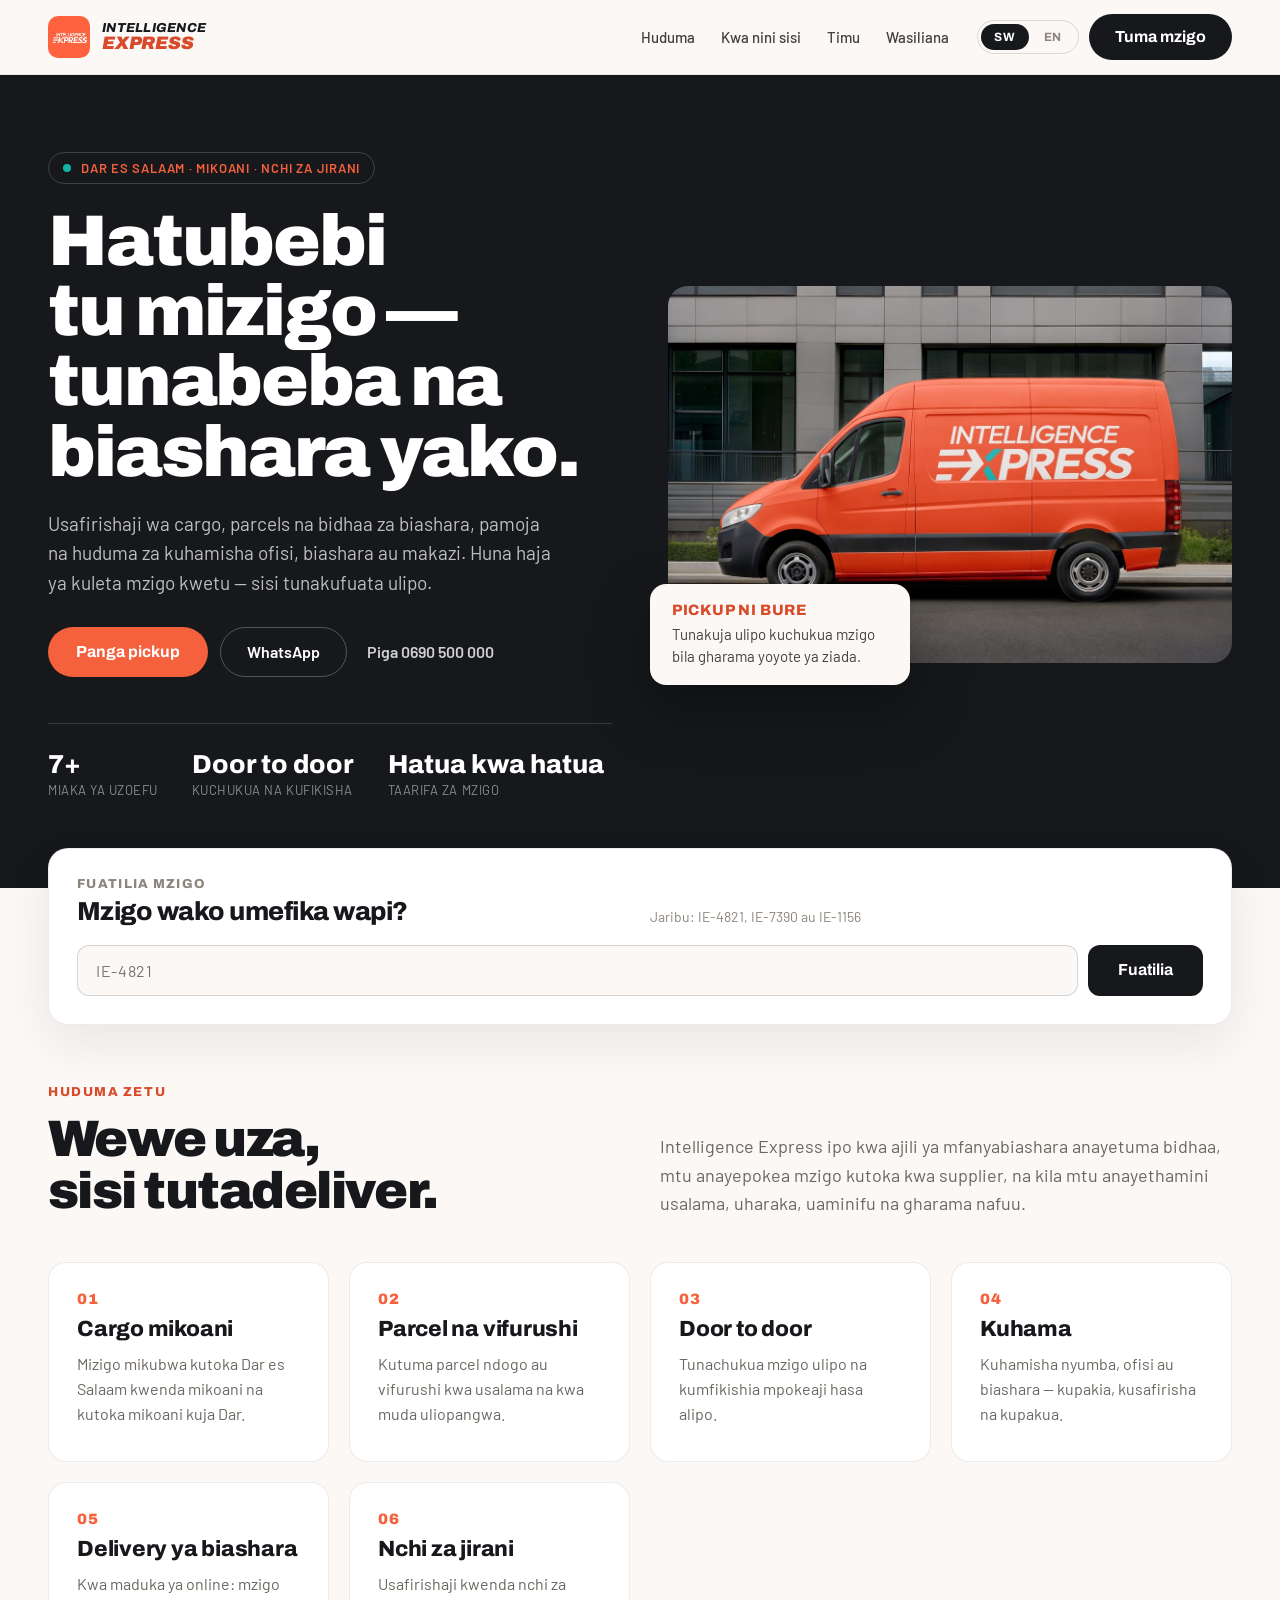
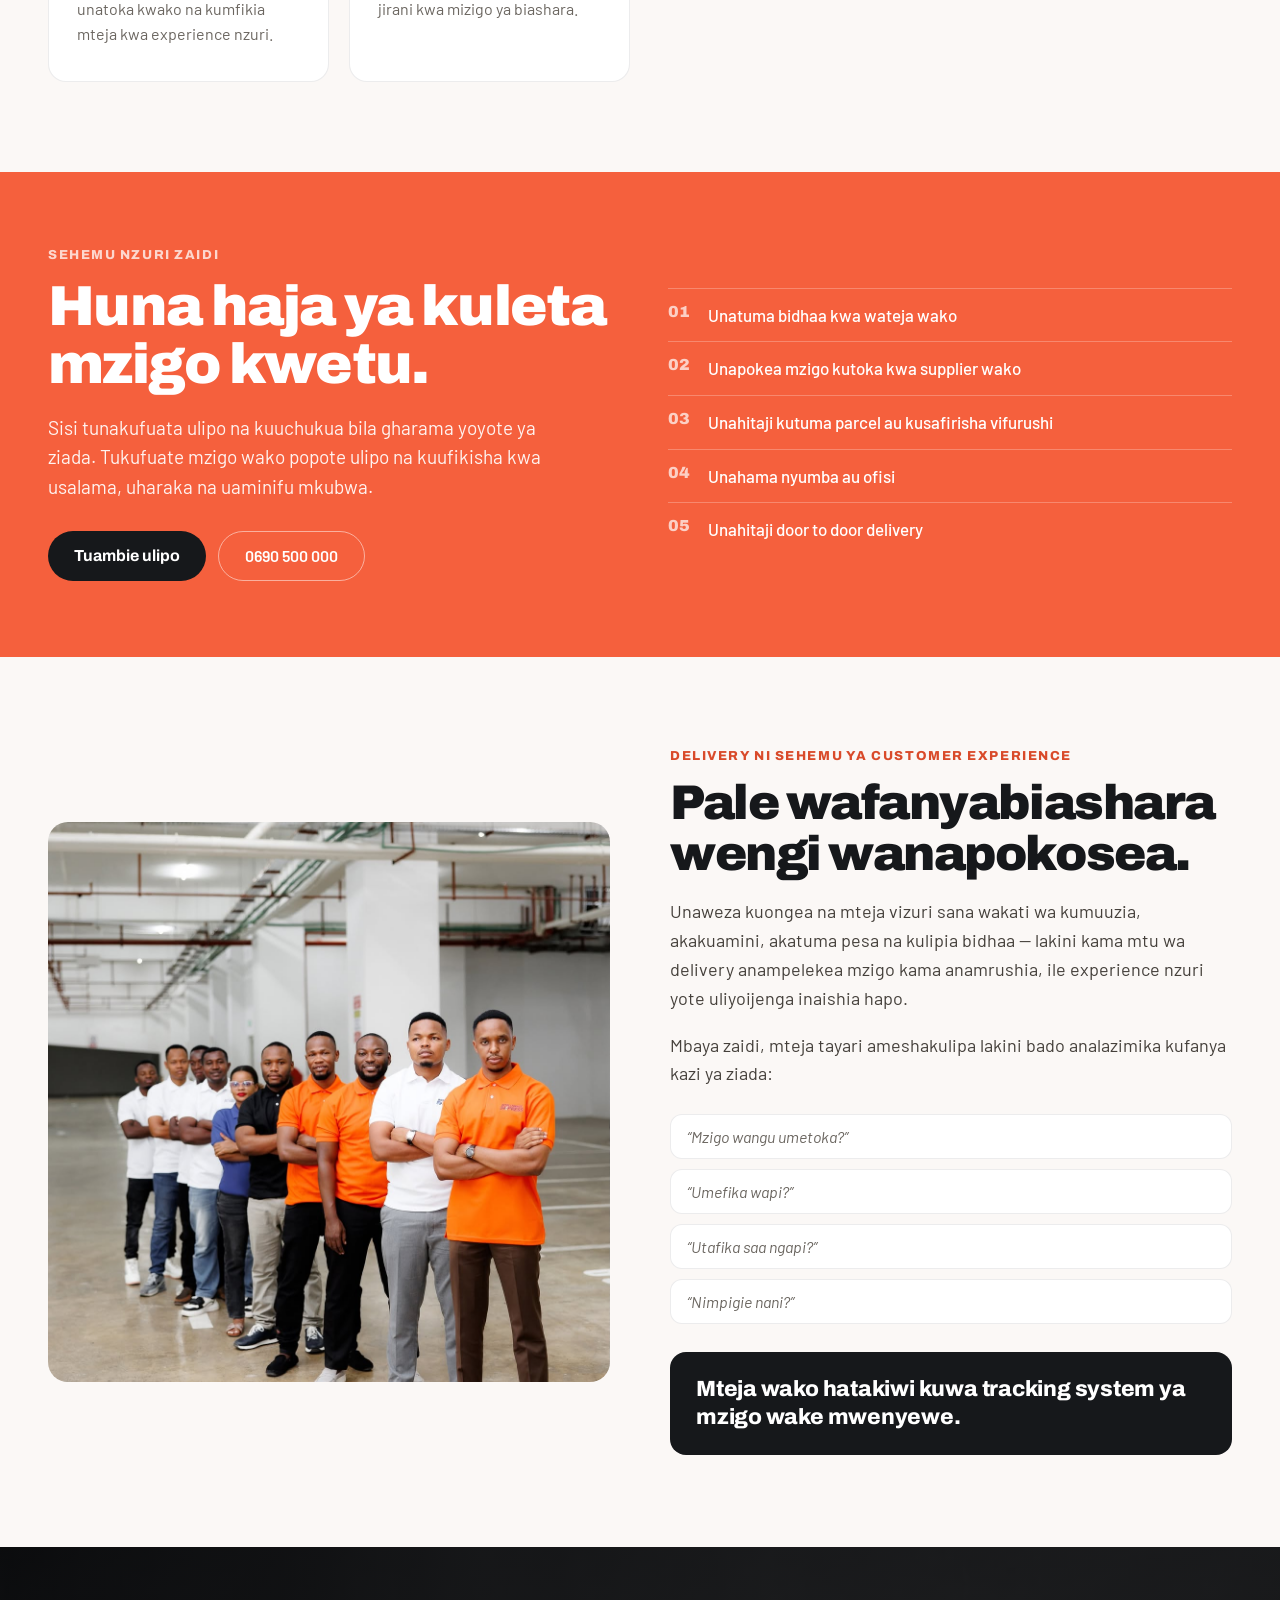
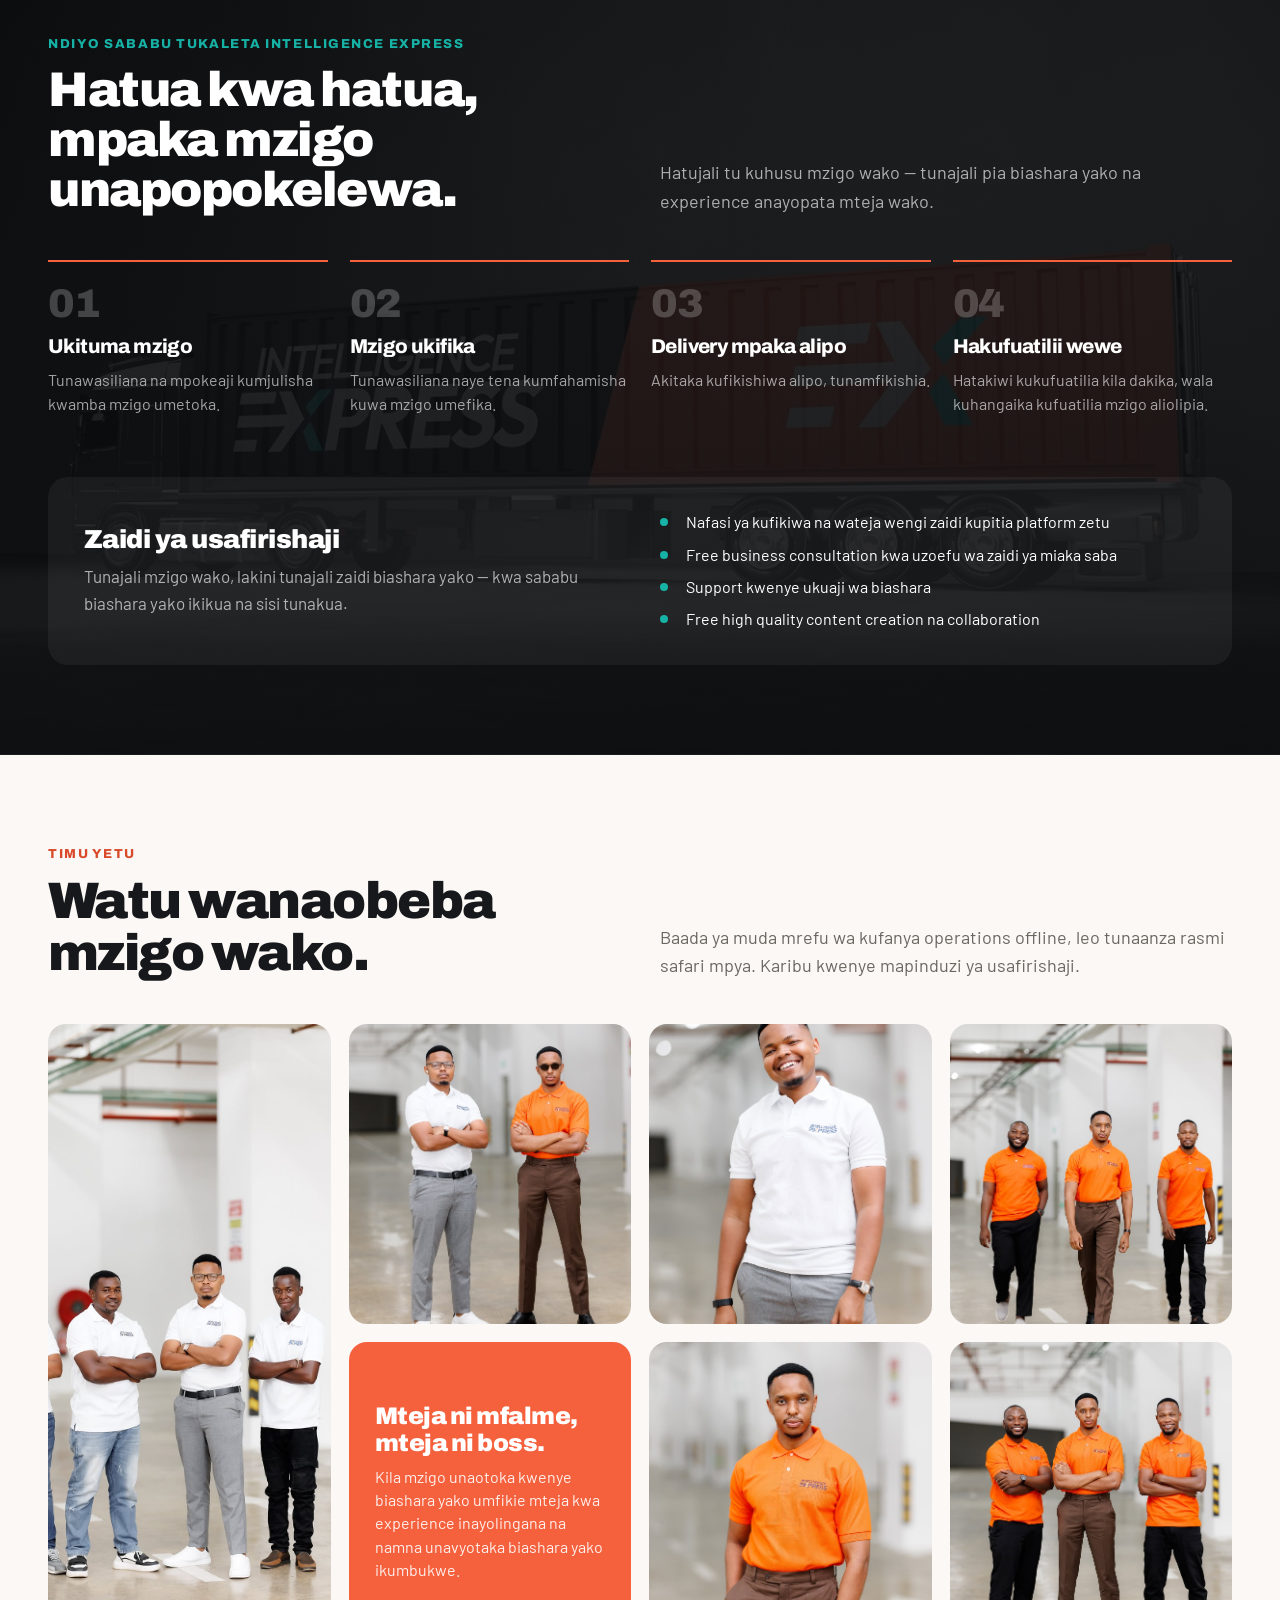
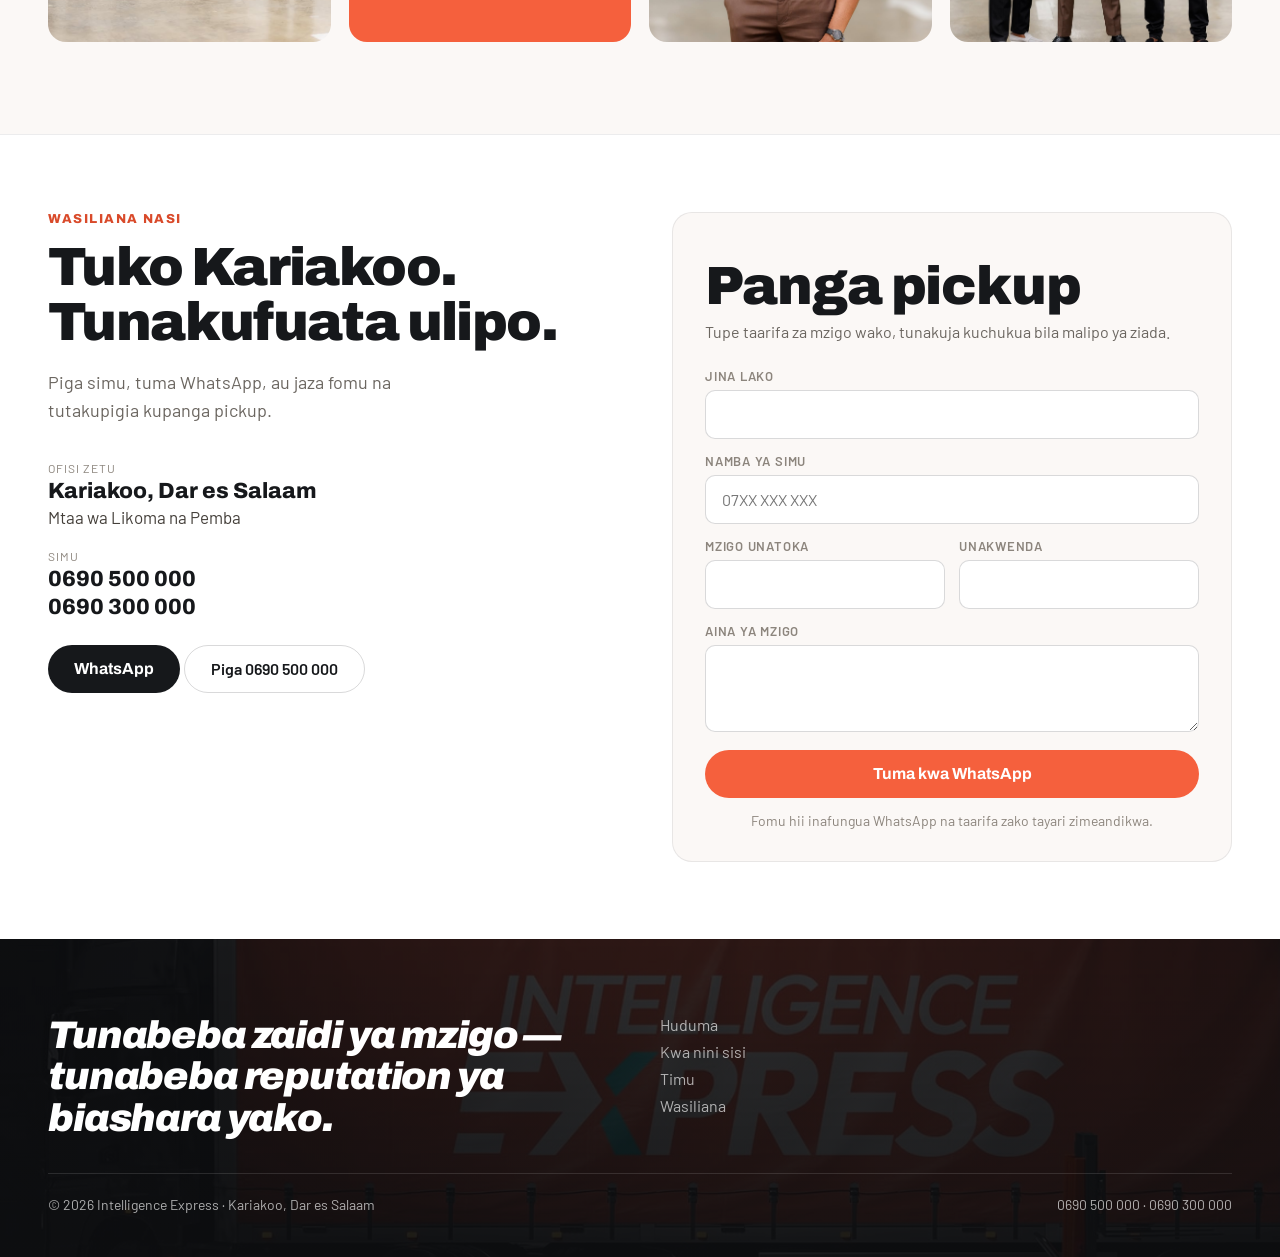
==== index.html @ 6777c0bb "Move the truck photo from the team gallery to the footer The team section now shows only people. The" ====
<!DOCTYPE html>
<html lang="sw">
<head>
<meta charset="utf-8" />
<meta name="viewport" content="width=device-width, initial-scale=1" />
<title>Intelligence Express — Usafirishaji wa mizigo Dar es Salaam na mikoani</title>
<meta name="description" content="Intelligence Express: usafirishaji wa cargo, parcels na bidhaa za biashara kutoka Dar es Salaam kwenda mikoani na nchi za jirani. Pickup ni bure — tunakufuata ulipo. Piga 0690 500 000." />
<meta name="theme-color" content="#16181B" />
<link rel="canonical" href="https://intelligence-express.co.tz/" />

<meta property="og:type" content="website" />
<meta property="og:site_name" content="Intelligence Express" />
<meta property="og:title" content="Intelligence Express — Hatubebi tu mizigo, tunabeba na biashara yako" />
<meta property="og:description" content="Cargo, parcels, door to door na kuhama. Pickup bure popote ulipo Dar es Salaam. 0690 500 000." />
<meta property="og:image" content="assets/van.jpeg" />
<meta name="twitter:card" content="summary_large_image" />

<link rel="icon" href="assets/logo-orange.jpeg" />
<link rel="apple-touch-icon" href="assets/logo-orange.jpeg" />

<link rel="preconnect" href="https://fonts.googleapis.com" />
<link rel="preconnect" href="https://fonts.gstatic.com" crossorigin />
<link href="https://fonts.googleapis.com/css2?family=Archivo:ital,wght@0,400;0,600;0,700;0,800;0,900;1,800;1,900&family=Barlow:ital,wght@0,400;0,500;0,600;1,500&display=swap" rel="stylesheet" />
<link rel="stylesheet" href="css/styles.css" />

<script type="application/ld+json">
{
  "@context": "https://schema.org",
  "@type": "MovingCompany",
  "name": "Intelligence Express",
  "description": "Usafirishaji wa cargo, parcels na bidhaa za biashara, pamoja na huduma za kuhamisha ofisi, biashara au makazi.",
  "image": "assets/logo-orange.jpeg",
  "telephone": ["+255690500000", "+255690300000"],
  "address": {
    "@type": "PostalAddress",
    "streetAddress": "Mtaa wa Likoma na Pemba, Kariakoo",
    "addressLocality": "Dar es Salaam",
    "addressCountry": "TZ"
  },
  "areaServed": ["Dar es Salaam", "Tanzania", "East Africa"],
  "slogan": "Hatubebi tu mizigo — tunabeba na biashara yako."
}
</script>
</head>
<body>

<a class="skip-link" href="#main" data-i18n="skipLink">Nenda kwenye maudhui</a>

<header class="site-header">
  <div class="wrap header-inner">
    <a class="brand" href="#top" aria-label="Intelligence Express">
      <img src="assets/logo-orange.jpeg" alt="" width="42" height="42" />
      <span class="brand-text">
        <span class="brand-top">INTELLIGENCE</span>
        <span class="brand-bottom">EXPRESS</span>
      </span>
    </a>

    <button class="nav-toggle" type="button" aria-expanded="false" aria-controls="site-nav" aria-label="Menu">
      <span class="nav-toggle-bar"></span>
      <span class="nav-toggle-bar"></span>
      <span class="nav-toggle-bar"></span>
    </button>

    <nav class="site-nav" id="site-nav" aria-label="Main">
      <a href="#huduma" data-i18n="navServices">Huduma</a>
      <a href="#kwanini" data-i18n="navWhy">Kwa nini sisi</a>
      <a href="#timu" data-i18n="navTeam">Timu</a>
      <a href="#wasiliana" data-i18n="navContact">Wasiliana</a>
    </nav>

    <div class="header-actions">
      <div class="lang-toggle" role="group" aria-label="Lugha / Language">
        <button type="button" data-lang="sw" aria-pressed="true">SW</button>
        <button type="button" data-lang="en" aria-pressed="false">EN</button>
      </div>
      <a class="btn btn-dark" href="https://wa.me/255690500000" target="_blank" rel="noopener" data-i18n="navCta">Tuma mzigo</a>
    </div>
  </div>
</header>

<main id="main">

  <section class="hero" id="top">
    <div class="wrap hero-grid">
      <div class="hero-copy">
        <p class="badge"><span class="dot"></span><span data-i18n="heroBadge">Dar es Salaam · Mikoani · Nchi za jirani</span></p>
        <h1 data-i18n="heroTitle">Hatubebi tu mizigo — tunabeba na biashara yako.</h1>
        <p class="lead" data-i18n="heroBody">Usafirishaji wa cargo, parcels na bidhaa za biashara, pamoja na huduma za kuhamisha ofisi, biashara au makazi. Huna haja ya kuleta mzigo kwetu — sisi tunakufuata ulipo.</p>
        <div class="cta-row">
          <button class="btn btn-orange" type="button" data-open-modal data-i18n="ctaBook">Panga pickup</button>
          <a class="btn btn-ghost" href="https://wa.me/255690500000" target="_blank" rel="noopener" data-i18n="ctaWhatsapp">WhatsApp</a>
          <a class="btn btn-plain" href="tel:+255690500000" data-i18n="ctaCall">Piga 0690 500 000</a>
        </div>
        <dl class="stats">
          <div><dt data-i18n="stat1K">7+</dt><dd data-i18n="stat1V">Miaka ya uzoefu</dd></div>
          <div><dt data-i18n="stat2K">Door to door</dt><dd data-i18n="stat2V">Kuchukua na kufikisha</dd></div>
          <div><dt data-i18n="stat3K">Hatua kwa hatua</dt><dd data-i18n="stat3V">Taarifa za mzigo</dd></div>
        </dl>
      </div>
      <figure class="hero-media">
        <img src="assets/van.jpeg" alt="Gari la Intelligence Express" width="900" height="600" />
        <figcaption class="hero-card">
          <strong data-i18n="heroCardTitle">Pickup ni bure</strong>
          <span data-i18n="heroCardBody">Tunakuja ulipo kuchukua mzigo bila gharama yoyote ya ziada.</span>
        </figcaption>
      </figure>
    </div>
  </section>

  <section class="track-section" aria-labelledby="track-title">
    <div class="wrap">
      <div class="track-card">
        <div class="track-head">
          <div>
            <p class="eyebrow eyebrow-grey" data-i18n="trackLabel">Fuatilia mzigo</p>
            <h2 id="track-title" class="track-title" data-i18n="trackTitle">Mzigo wako umefika wapi?</h2>
          </div>
          <p class="track-hint" data-i18n="trackHint">Jaribu: IE-4821, IE-7390 au IE-1156</p>
        </div>

        <form class="track-form" id="track-form" novalidate>
          <label class="sr-only" for="track-input" data-i18n="trackLabel">Fuatilia mzigo</label>
          <input id="track-input" name="code" type="text" placeholder="IE-4821" autocomplete="off" spellcheck="false" />
          <button class="btn btn-dark btn-square" type="submit" data-i18n="trackBtn">Fuatilia</button>
        </form>

        <p class="track-error" id="track-error" hidden data-i18n="trackNotFound">Namba hii haipo kwenye mfumo. Piga 0690 500 000 tukusaidie.</p>

        <div class="track-result" id="track-result" hidden>
          <div class="track-meta">
            <div><span class="micro" data-i18n="trackRoute">Safari</span><strong id="track-route"></strong></div>
            <div><span class="micro" data-i18n="trackStatus">Hali</span><strong id="track-status" class="status"></strong></div>
            <div><span class="micro" data-i18n="trackReceiver">Mpokeaji</span><span id="track-receiver" class="receiver"></span></div>
          </div>
          <ol class="timeline" id="track-events"></ol>
        </div>
      </div>
    </div>
  </section>

  <section class="services" id="huduma">
    <div class="wrap">
      <div class="section-head">
        <div>
          <p class="eyebrow" data-i18n="svcLabel">Huduma zetu</p>
          <h2 data-i18n="svcTitle">Wewe uza, sisi tutadeliver.</h2>
        </div>
        <p class="section-body" data-i18n="svcBody">Intelligence Express ipo kwa ajili ya mfanyabiashara anayetuma bidhaa, mtu anayepokea mzigo kutoka kwa supplier, na kila mtu anayethamini usalama, uharaka, uaminifu na gharama nafuu.</p>
      </div>

      <ul class="card-grid">
        <li class="card">
          <span class="card-n">01</span>
          <h3 data-i18n="svc1Title">Cargo mikoani</h3>
          <p data-i18n="svc1Body">Mizigo mikubwa kutoka Dar es Salaam kwenda mikoani na kutoka mikoani kuja Dar.</p>
        </li>
        <li class="card">
          <span class="card-n">02</span>
          <h3 data-i18n="svc2Title">Parcel na vifurushi</h3>
          <p data-i18n="svc2Body">Kutuma parcel ndogo au vifurushi kwa usalama na kwa muda uliopangwa.</p>
        </li>
        <li class="card">
          <span class="card-n">03</span>
          <h3 data-i18n="svc3Title">Door to door</h3>
          <p data-i18n="svc3Body">Tunachukua mzigo ulipo na kumfikishia mpokeaji hasa alipo.</p>
        </li>
        <li class="card">
          <span class="card-n">04</span>
          <h3 data-i18n="svc4Title">Kuhama</h3>
          <p data-i18n="svc4Body">Kuhamisha nyumba, ofisi au biashara — kupakia, kusafirisha na kupakua.</p>
        </li>
        <li class="card">
          <span class="card-n">05</span>
          <h3 data-i18n="svc5Title">Delivery ya biashara</h3>
          <p data-i18n="svc5Body">Kwa maduka ya online: mzigo unatoka kwako na kumfikia mteja kwa experience nzuri.</p>
        </li>
        <li class="card">
          <span class="card-n">06</span>
          <h3 data-i18n="svc6Title">Nchi za jirani</h3>
          <p data-i18n="svc6Body">Usafirishaji kwenda nchi za jirani kwa mizigo ya biashara.</p>
        </li>
      </ul>
    </div>
  </section>

  <section class="pickup">
    <div class="wrap pickup-grid">
      <div>
        <p class="eyebrow eyebrow-light" data-i18n="pickupLabel">Sehemu nzuri zaidi</p>
        <h2 data-i18n="pickupTitle">Huna haja ya kuleta mzigo kwetu.</h2>
        <p class="lead" data-i18n="pickupBody">Sisi tunakufuata ulipo na kuuchukua bila gharama yoyote ya ziada. Tukufuate mzigo wako popote ulipo na kuufikisha kwa usalama, uharaka na uaminifu mkubwa.</p>
        <div class="cta-row">
          <button class="btn btn-dark" type="button" data-open-modal data-i18n="pickupCta">Tuambie ulipo</button>
          <a class="btn btn-outline-light" href="tel:+255690500000">0690 500 000</a>
        </div>
      </div>
      <ul class="pickup-list">
        <li><span>01</span><p data-i18n="pick1">Unatuma bidhaa kwa wateja wako</p></li>
        <li><span>02</span><p data-i18n="pick2">Unapokea mzigo kutoka kwa supplier wako</p></li>
        <li><span>03</span><p data-i18n="pick3">Unahitaji kutuma parcel au kusafirisha vifurushi</p></li>
        <li><span>04</span><p data-i18n="pick4">Unahama nyumba au ofisi</p></li>
        <li><span>05</span><p data-i18n="pick5">Unahitaji door to door delivery</p></li>
      </ul>
    </div>
  </section>

  <section class="why" id="kwanini">
    <div class="wrap why-grid">
      <img class="why-img" src="assets/team-line.jpeg" alt="Timu ya Intelligence Express" width="800" height="1000" loading="lazy" />
      <div>
        <p class="eyebrow" data-i18n="whyLabel">Delivery ni sehemu ya customer experience</p>
        <h2 data-i18n="whyTitle">Pale wafanyabiashara wengi wanapokosea.</h2>
        <p class="section-body" data-i18n="whyBody1">Unaweza kuongea na mteja vizuri sana wakati wa kumuuzia, akakuamini, akatuma pesa na kulipia bidhaa — lakini kama mtu wa delivery anampelekea mzigo kama anamrushia, ile experience nzuri yote uliyoijenga inaishia hapo.</p>
        <p class="section-body" data-i18n="whyBody2">Mbaya zaidi, mteja tayari ameshakulipa lakini bado analazimika kufanya kazi ya ziada:</p>
        <ul class="question-list">
          <li data-i18n="q1">“Mzigo wangu umetoka?”</li>
          <li data-i18n="q2">“Umefika wapi?”</li>
          <li data-i18n="q3">“Utafika saa ngapi?”</li>
          <li data-i18n="q4">“Nimpigie nani?”</li>
        </ul>
        <blockquote data-i18n="whyQuote">Mteja wako hatakiwi kuwa tracking system ya mzigo wake mwenyewe.</blockquote>
      </div>
    </div>
  </section>

  <section class="flow">
    <div class="wrap">
      <div class="section-head">
        <div>
          <p class="eyebrow eyebrow-teal" data-i18n="flowLabel">Ndiyo sababu tukaleta Intelligence Express</p>
          <h2 data-i18n="flowTitle">Hatua kwa hatua, mpaka mzigo unapopokelewa.</h2>
        </div>
        <p class="section-body section-body-light" data-i18n="flowBody">Hatujali tu kuhusu mzigo wako — tunajali pia biashara yako na experience anayopata mteja wako.</p>
      </div>

      <ol class="steps">
        <li>
          <span class="step-n">01</span>
          <h3 data-i18n="step1Title">Ukituma mzigo</h3>
          <p data-i18n="step1Body">Tunawasiliana na mpokeaji kumjulisha kwamba mzigo umetoka.</p>
        </li>
        <li>
          <span class="step-n">02</span>
          <h3 data-i18n="step2Title">Mzigo ukifika</h3>
          <p data-i18n="step2Body">Tunawasiliana naye tena kumfahamisha kuwa mzigo umefika.</p>
        </li>
        <li>
          <span class="step-n">03</span>
          <h3 data-i18n="step3Title">Delivery mpaka alipo</h3>
          <p data-i18n="step3Body">Akitaka kufikishiwa alipo, tunamfikishia.</p>
        </li>
        <li>
          <span class="step-n">04</span>
          <h3 data-i18n="step4Title">Hakufuatilii wewe</h3>
          <p data-i18n="step4Body">Hatakiwi kukufuatilia kila dakika, wala kuhangaika kufuatilia mzigo aliolipia.</p>
        </li>
      </ol>

      <div class="value-box">
        <div>
          <h3 data-i18n="valueTitle">Zaidi ya usafirishaji</h3>
          <p data-i18n="valueBody">Tunajali mzigo wako, lakini tunajali zaidi biashara yako — kwa sababu biashara yako ikikua na sisi tunakua.</p>
        </div>
        <ul class="value-list">
          <li data-i18n="value1">Nafasi ya kufikiwa na wateja wengi zaidi kupitia platform zetu</li>
          <li data-i18n="value2">Free business consultation kwa uzoefu wa zaidi ya miaka saba</li>
          <li data-i18n="value3">Support kwenye ukuaji wa biashara</li>
          <li data-i18n="value4">Free high quality content creation na collaboration</li>
        </ul>
      </div>
    </div>
  </section>

  <section class="team" id="timu">
    <div class="wrap">
      <div class="section-head">
        <div>
          <p class="eyebrow" data-i18n="teamLabel">Timu yetu</p>
          <h2 data-i18n="teamTitle">Watu wanaobeba mzigo wako.</h2>
        </div>
        <p class="section-body" data-i18n="teamBody">Baada ya muda mrefu wa kufanya operations offline, leo tunaanza rasmi safari mpya. Karibu kwenye mapinduzi ya usafirishaji.</p>
      </div>

      <div class="gallery">
        <img class="gallery-tall" src="assets/team-c.jpeg" alt="Timu ya Intelligence Express" loading="lazy" />
        <img src="assets/founders.jpeg" alt="Waanzilishi wa Intelligence Express" loading="lazy" />
        <img src="assets/team-b.jpeg" alt="Mfanyakazi wa Intelligence Express akiwa kazini" loading="lazy" />
        <img src="assets/team-three-walking.jpeg" alt="Timu ya Intelligence Express ikiwa kazini" loading="lazy" />
        <div class="gallery-card">
          <h3 data-i18n="teamCardTitle">Mteja ni mfalme, mteja ni boss.</h3>
          <p data-i18n="teamCardBody">Kila mzigo unaotoka kwenye biashara yako umfikie mteja kwa experience inayolingana na namna unavyotaka biashara yako ikumbukwe.</p>
        </div>
        <img src="assets/team-a.jpeg" alt="Mfanyakazi wa Intelligence Express" loading="lazy" />
        <img src="assets/team-three.jpeg" alt="Timu ya Intelligence Express" loading="lazy" />
      </div>
    </div>
  </section>

  <section class="contact" id="wasiliana">
    <div class="wrap contact-grid">
      <div>
        <p class="eyebrow" data-i18n="contactLabel">Wasiliana nasi</p>
        <h2 data-i18n="contactTitle">Tuko Kariakoo. Tunakufuata ulipo.</h2>
        <p class="section-body" data-i18n="contactBody">Piga simu, tuma WhatsApp, au jaza fomu na tutakupigia kupanga pickup.</p>

        <div class="contact-details">
          <div>
            <span class="micro" data-i18n="contactOffice">Ofisi zetu</span>
            <strong>Kariakoo, Dar es Salaam</strong>
            <span data-i18n="contactStreets">Mtaa wa Likoma na Pemba</span>
          </div>
          <div>
            <span class="micro" data-i18n="contactPhones">Simu</span>
            <a class="phone" href="tel:+255690500000">0690 500 000</a>
            <a class="phone" href="tel:+255690300000">0690 300 000</a>
          </div>
          <div class="cta-row">
            <a class="btn btn-dark" href="https://wa.me/255690500000" target="_blank" rel="noopener" data-i18n="ctaWhatsapp">WhatsApp</a>
            <a class="btn btn-outline" href="tel:+255690500000" data-i18n="ctaCall">Piga 0690 500 000</a>
          </div>
        </div>
      </div>

      <div class="form-card">
        <h2 class="form-title" data-i18n="formTitle">Panga pickup</h2>
        <p class="form-body" data-i18n="formBody">Tupe taarifa za mzigo wako, tunakuja kuchukua bila malipo ya ziada.</p>

        <form class="pickup-form" data-pickup-form novalidate>
          <label>
            <span data-i18n="fName">Jina lako</span>
            <input name="name" type="text" autocomplete="name" required />
          </label>
          <label>
            <span data-i18n="fPhone">Namba ya simu</span>
            <input name="phone" type="tel" inputmode="tel" autocomplete="tel" placeholder="07XX XXX XXX" required />
          </label>
          <div class="form-row">
            <label>
              <span data-i18n="fFrom">Mzigo unatoka</span>
              <input name="from" type="text" required />
            </label>
            <label>
              <span data-i18n="fTo">Unakwenda</span>
              <input name="to" type="text" required />
            </label>
          </div>
          <label>
            <span data-i18n="fItem">Aina ya mzigo</span>
            <textarea name="item" rows="3"></textarea>
          </label>
          <button class="btn btn-orange btn-block" type="submit" data-i18n="formSubmit">Tuma kwa WhatsApp</button>
          <p class="form-note" data-i18n="formNote">Fomu hii inafungua WhatsApp na taarifa zako tayari zimeandikwa.</p>
        </form>
      </div>
    </div>
  </section>

</main>

<footer class="site-footer">
  <div class="wrap">
    <div class="footer-top">
      <p class="footer-slogan" data-i18n="footerSlogan">Tunabeba zaidi ya mzigo — tunabeba reputation ya biashara yako.</p>
      <nav class="footer-nav" aria-label="Footer">
        <a href="#huduma" data-i18n="navServices">Huduma</a>
        <a href="#kwanini" data-i18n="navWhy">Kwa nini sisi</a>
        <a href="#timu" data-i18n="navTeam">Timu</a>
        <a href="#wasiliana" data-i18n="navContact">Wasiliana</a>
      </nav>
    </div>
    <div class="footer-bottom">
      <span>© <span id="year">2026</span> Intelligence Express · Kariakoo, Dar es Salaam</span>
      <span>0690 500 000 · 0690 300 000</span>
    </div>
  </div>
</footer>

<div class="modal" id="pickup-modal" hidden>
  <div class="modal-backdrop" data-close-modal></div>
  <div class="modal-dialog" role="dialog" aria-modal="true" aria-labelledby="modal-title">
    <div class="modal-head">
      <div>
        <h2 id="modal-title" data-i18n="modalTitle">Panga pickup</h2>
        <p data-i18n="modalBody">Jaza taarifa hizi, tunakupigia kuthibitisha.</p>
      </div>
      <button class="modal-close" type="button" data-close-modal aria-label="Funga">×</button>
    </div>

    <form class="pickup-form" data-pickup-form novalidate>
      <label>
        <span class="sr-only" data-i18n="fName">Jina lako</span>
        <input name="name" type="text" autocomplete="name" data-placeholder-i18n="fName" placeholder="Jina lako" required />
      </label>
      <label>
        <span class="sr-only" data-i18n="fPhone">Namba ya simu</span>
        <input name="phone" type="tel" inputmode="tel" autocomplete="tel" data-placeholder-i18n="fPhone" placeholder="Namba ya simu" required />
      </label>
      <div class="form-row">
        <label>
          <span class="sr-only" data-i18n="fFrom">Mzigo unatoka</span>
          <input name="from" type="text" data-placeholder-i18n="fFrom" placeholder="Mzigo unatoka" required />
        </label>
        <label>
          <span class="sr-only" data-i18n="fTo">Unakwenda</span>
          <input name="to" type="text" data-placeholder-i18n="fTo" placeholder="Unakwenda" required />
        </label>
      </div>
      <label>
        <span class="sr-only" data-i18n="fItem">Aina ya mzigo</span>
        <textarea name="item" rows="3" data-placeholder-i18n="fItem" placeholder="Aina ya mzigo"></textarea>
      </label>
      <button class="btn btn-orange btn-block" type="submit" data-i18n="formSubmit">Tuma kwa WhatsApp</button>
      <p class="form-note" data-i18n="formNote">Fomu hii inafungua WhatsApp na taarifa zako tayari zimeandikwa.</p>
    </form>
  </div>
</div>

<script src="js/app.js" defer></script>
</body>
</html>
---- css/styles.css ----
/* Intelligence Express — site styles */

:root {
  --ink: #16181B;
  --ink-soft: #45403B;
  --paper: #FBF8F6;
  --white: #ffffff;
  --orange: #F5603D;
  --rust: #D94A2A;
  --teal: #17B2A6;
  --muted: #6B6660;
  --muted-2: #8C857D;
  --line: rgba(22, 24, 27, 0.08);
  --line-strong: rgba(22, 24, 27, 0.16);
  --display: Archivo, "Helvetica Neue", Helvetica, Arial, sans-serif;
  --text: Barlow, "Helvetica Neue", Helvetica, Arial, sans-serif;
  --wrap: 1240px;
  --pad: clamp(16px, 3vw, 28px);
  --radius: 18px;
}

*, *::before, *::after { box-sizing: border-box; }

/* `display` rules below must never resurrect a hidden element */
[hidden] { display: none !important; }

html { scroll-behavior: smooth; }

body {
  margin: 0;
  font-family: var(--text);
  font-size: 16px;
  color: var(--ink);
  background: var(--paper);
  overflow-x: hidden;
  -webkit-font-smoothing: antialiased;
}

img { max-width: 100%; display: block; }

a { color: var(--rust); text-decoration: none; }
a:hover { color: var(--ink); }

h1, h2, h3 { font-family: var(--display); margin: 0; letter-spacing: -0.03em; }
p { margin: 0; }
ul, ol, dl, dd { margin: 0; padding: 0; list-style: none; }

::selection { background: var(--orange); color: #fff; }

:focus-visible {
  outline: 3px solid var(--orange);
  outline-offset: 2px;
  border-radius: 4px;
}

.wrap {
  max-width: var(--wrap);
  margin: 0 auto;
  padding-left: var(--pad);
  padding-right: var(--pad);
}

.sr-only {
  position: absolute;
  width: 1px; height: 1px;
  padding: 0; margin: -1px;
  overflow: hidden;
  clip: rect(0 0 0 0);
  white-space: nowrap;
  border: 0;
}

.skip-link {
  position: absolute;
  left: -9999px;
  top: 0;
  z-index: 200;
  background: var(--ink);
  color: #fff;
  padding: 12px 18px;
  border-radius: 0 0 10px 0;
  font-weight: 600;
}
.skip-link:focus { left: 0; color: #fff; }

.eyebrow {
  font-family: var(--display);
  font-weight: 800;
  font-size: 13px;
  letter-spacing: 0.12em;
  text-transform: uppercase;
  color: var(--rust);
}
.eyebrow-light { color: rgba(255, 255, 255, 0.75); }
.eyebrow-teal { color: var(--teal); }
.eyebrow-grey { color: var(--muted-2); letter-spacing: 0.1em; }

.micro {
  font-size: 12px;
  letter-spacing: 0.08em;
  text-transform: uppercase;
  color: var(--muted-2);
}

.lead {
  font-size: 19px;
  line-height: 1.55;
  max-width: 48ch;
  text-wrap: pretty;
}

.section-body {
  font-size: 18px;
  line-height: 1.6;
  color: var(--muted);
  text-wrap: pretty;
}
.section-body-light { color: rgba(255, 255, 255, 0.65); }

.section-head {
  display: grid;
  grid-template-columns: repeat(auto-fit, minmax(280px, 1fr));
  gap: 40px;
  align-items: end;
  margin-bottom: 44px;
}
.section-head h2 {
  font-weight: 900;
  font-size: clamp(32px, 4vw, 52px);
  line-height: 1.03;
  margin-top: 14px;
  text-wrap: balance;
}

/* ---------- Buttons ---------- */

.btn {
  display: inline-flex;
  align-items: center;
  justify-content: center;
  gap: 8px;
  border: 0;
  border-radius: 999px;
  padding: 15px 26px;
  font-family: var(--text);
  font-weight: 600;
  font-size: 16px;
  line-height: 1;
  cursor: pointer;
  white-space: nowrap;
  transition: background-color 160ms ease, color 160ms ease, border-color 160ms ease, transform 160ms ease;
}
.btn:active { transform: translateY(1px); }

.btn-orange,
.btn-dark,
.btn-square {
  font-family: var(--display);
  font-weight: 700;
}

.btn-orange { background: var(--orange); color: #fff; padding: 16px 28px; }
.btn-orange:hover { background: var(--ink); color: #fff; }

.btn-dark { background: var(--ink); color: #fff; }
.btn-dark:hover { background: var(--rust); color: #fff; }

.btn-ghost { border: 1px solid rgba(255, 255, 255, 0.26); color: #fff; padding: 16px 26px; }
.btn-ghost:hover { background: rgba(255, 255, 255, 0.12); color: #fff; }

.btn-plain { color: rgba(255, 255, 255, 0.8); padding: 16px 8px; }
.btn-plain:hover { color: var(--orange); }

.btn-outline { border: 1px solid var(--line-strong); color: var(--ink); }
.btn-outline:hover { border-color: var(--ink); color: var(--ink); }

.btn-outline-light { border: 1px solid rgba(255, 255, 255, 0.5); color: #fff; padding: 16px 26px; }
.btn-outline-light:hover { background: rgba(255, 255, 255, 0.16); color: #fff; }

.btn-square { border-radius: 12px; padding: 15px 30px; }
.btn-block { width: 100%; margin-top: 4px; }

.cta-row {
  display: flex;
  flex-wrap: wrap;
  gap: 12px;
  margin-top: 30px;
}

/* ---------- Header ---------- */

.site-header {
  position: sticky;
  top: 0;
  z-index: 50;
  background: rgba(251, 248, 246, 0.92);
  backdrop-filter: blur(12px);
  border-bottom: 1px solid var(--line);
}

.header-inner {
  display: flex;
  align-items: center;
  gap: 18px 28px;
  padding-top: 14px;
  padding-bottom: 14px;
}

.brand { display: flex; align-items: center; gap: 12px; flex: 0 0 auto; }
.brand img { width: 42px; height: 42px; border-radius: 10px; object-fit: cover; }
.brand-text { display: grid; line-height: 0.94; }
.brand-top {
  font-family: var(--display);
  font-weight: 800; font-style: italic;
  font-size: 13px; letter-spacing: 0.02em;
  color: var(--ink);
}
.brand-bottom {
  font-family: var(--display);
  font-weight: 900; font-style: italic;
  font-size: 18px; letter-spacing: -0.01em;
  color: var(--rust);
}

.site-nav {
  display: flex;
  gap: 26px;
  margin-left: auto;
  align-items: center;
  font-size: 15px;
  font-weight: 500;
}
.site-nav a { color: var(--ink-soft); }
.site-nav a:hover { color: var(--ink); }

.header-actions { display: flex; align-items: center; gap: 10px; }

.lang-toggle {
  display: flex;
  border: 1px solid rgba(22, 24, 27, 0.14);
  border-radius: 999px;
  padding: 3px;
  gap: 2px;
}
.lang-toggle button {
  border: 0;
  cursor: pointer;
  padding: 6px 13px;
  border-radius: 999px;
  font-family: var(--display);
  font-weight: 700;
  font-size: 12px;
  letter-spacing: 0.06em;
  background: transparent;
  color: var(--muted-2);
  transition: background-color 160ms ease, color 160ms ease;
}
.lang-toggle button:hover { color: var(--ink); }
.lang-toggle button[aria-pressed="true"] { background: var(--ink); color: #fff; }

.nav-toggle {
  display: none;
  margin-left: auto;
  width: 44px; height: 40px;
  border: 1px solid var(--line-strong);
  border-radius: 10px;
  background: transparent;
  cursor: pointer;
  padding: 0 11px;
  flex-direction: column;
  justify-content: center;
  gap: 5px;
}
.nav-toggle-bar {
  display: block;
  height: 2px;
  background: var(--ink);
  border-radius: 2px;
}

/* ---------- Hero ---------- */

.hero {
  background: var(--ink);
  color: #fff;
  position: relative;
  overflow: hidden;
}
.hero-grid {
  display: grid;
  grid-template-columns: repeat(auto-fit, minmax(320px, 1fr));
  gap: 56px;
  align-items: center;
  padding-top: clamp(48px, 6vw, 84px);
  padding-bottom: clamp(56px, 7vw, 96px);
}
.hero h1 {
  font-weight: 900;
  font-size: clamp(40px, 5.6vw, 76px);
  line-height: 0.98;
  margin-top: 22px;
  text-wrap: balance;
}
.hero .lead { color: rgba(255, 255, 255, 0.72); margin-top: 22px; max-width: 46ch; }

.badge {
  display: inline-flex;
  align-items: center;
  gap: 10px;
  border: 1px solid rgba(255, 255, 255, 0.18);
  border-radius: 999px;
  padding: 7px 14px 7px 8px;
  font-size: 13px;
  letter-spacing: 0.06em;
  text-transform: uppercase;
  font-weight: 600;
  color: var(--orange);
}
.badge .dot {
  width: 8px; height: 8px;
  border-radius: 50%;
  background: var(--teal);
  display: block;
  margin-left: 6px;
}

.stats {
  display: flex;
  flex-wrap: wrap;
  gap: 34px;
  margin-top: 46px;
  padding-top: 26px;
  border-top: 1px solid rgba(255, 255, 255, 0.14);
}
.stats > div { display: grid; gap: 4px; }
.stats dt {
  font-family: var(--display);
  font-weight: 800;
  font-size: 26px;
  color: #fff;
}
.stats dd {
  margin: 0;
  font-size: 13px;
  letter-spacing: 0.04em;
  text-transform: uppercase;
  color: rgba(255, 255, 255, 0.5);
}

.hero-media { position: relative; margin: 0; }
.hero-media img { width: 100%; height: auto; border-radius: 20px; }
.hero-card {
  position: absolute;
  left: -18px;
  bottom: -22px;
  display: grid;
  gap: 6px;
  background: var(--paper);
  color: var(--ink);
  border-radius: 16px;
  padding: 18px 22px;
  max-width: 260px;
  box-shadow: 0 24px 60px rgba(0, 0, 0, 0.35);
}
.hero-card strong {
  font-family: var(--display);
  font-weight: 800;
  font-size: 15px;
  text-transform: uppercase;
  letter-spacing: 0.04em;
  color: var(--rust);
}
.hero-card span { font-size: 15px; line-height: 1.45; color: var(--ink-soft); }

/* ---------- Tracking ---------- */

.track-section { position: relative; margin-top: -40px; }

.track-card {
  background: #fff;
  border: 1px solid var(--line);
  border-radius: 20px;
  padding: clamp(20px, 3vw, 28px);
  box-shadow: 0 18px 50px rgba(22, 24, 27, 0.08);
}
.track-head {
  display: grid;
  grid-template-columns: repeat(auto-fit, minmax(240px, 1fr));
  gap: 20px;
  align-items: end;
}
.track-title {
  font-weight: 800;
  font-size: clamp(22px, 2.6vw, 26px);
  letter-spacing: -0.02em;
  margin-top: 6px;
}
.track-hint { font-size: 14px; color: var(--muted-2); }

.track-form {
  display: flex;
  gap: 10px;
  margin-top: 20px;
  flex-wrap: wrap;
}
.track-form input {
  flex: 1 1 260px;
  min-width: 200px;
  padding: 15px 18px;
  border: 1px solid var(--line-strong);
  border-radius: 12px;
  font-family: var(--text);
  font-size: 16px;
  letter-spacing: 0.04em;
  background: var(--paper);
  color: var(--ink);
  outline: none;
  transition: border-color 160ms ease, background-color 160ms ease;
}
.track-form input:focus { border-color: var(--orange); background: #fff; }

.track-error {
  margin-top: 16px;
  font-size: 15px;
  color: var(--rust);
  background: rgba(245, 96, 61, 0.08);
  padding: 12px 16px;
  border-radius: 10px;
}

.track-result {
  margin-top: 22px;
  border-top: 1px solid var(--line);
  padding-top: 22px;
  display: grid;
  grid-template-columns: repeat(auto-fit, minmax(240px, 1fr));
  gap: 30px;
}
.track-meta { display: grid; gap: 12px; align-content: start; }
.track-meta > div { display: grid; gap: 3px; }
.track-meta strong {
  font-family: var(--display);
  font-weight: 800;
  font-size: 18px;
}
.track-meta .status { color: var(--teal); }
.track-meta .receiver { font-size: 16px; font-weight: 500; }

.timeline { display: grid; }
.timeline li {
  display: grid;
  grid-template-columns: 22px 1fr;
  gap: 16px;
  padding-bottom: 18px;
}
.timeline-rail { display: grid; justify-items: center; gap: 4px; }
.timeline-dot {
  width: 12px; height: 12px;
  border-radius: 50%;
  background: var(--orange);
  margin-top: 5px;
}
.timeline li:last-child .timeline-dot { background: var(--teal); }
.timeline-line {
  width: 2px;
  height: 100%;
  min-height: 14px;
  background: rgba(22, 24, 27, 0.12);
}
.timeline li:last-child .timeline-line { background: transparent; }
.timeline-title { font-weight: 600; font-size: 16px; }
.timeline-meta { font-size: 14px; color: var(--muted-2); margin-top: 2px; }

/* ---------- Services ---------- */

.services { padding: 60px 0 90px; }

.card-grid {
  display: grid;
  grid-template-columns: repeat(auto-fit, minmax(280px, 1fr));
  gap: 20px;
}
.card {
  background: #fff;
  border: 1px solid var(--line);
  border-radius: var(--radius);
  padding: 28px;
  display: grid;
  gap: 10px;
  align-content: start;
  min-height: 200px;
  transition: border-color 160ms ease, transform 160ms ease, box-shadow 160ms ease;
}
.card:hover {
  border-color: var(--orange);
  transform: translateY(-3px);
  box-shadow: 0 14px 34px rgba(22, 24, 27, 0.07);
}
.card-n {
  font-family: var(--display);
  font-weight: 900;
  font-size: 15px;
  color: var(--orange);
  letter-spacing: 0.04em;
}
.card h3 { font-weight: 800; font-size: 22px; letter-spacing: -0.01em; line-height: 1.15; }
.card p { font-size: 16px; line-height: 1.55; color: var(--muted); }

/* ---------- Pickup ---------- */

.pickup { background: var(--orange); color: #fff; }
.pickup-grid {
  display: grid;
  grid-template-columns: repeat(auto-fit, minmax(300px, 1fr));
  gap: 56px;
  align-items: center;
  padding-top: clamp(52px, 6vw, 76px);
  padding-bottom: clamp(52px, 6vw, 76px);
}
.pickup h2 {
  font-weight: 900;
  font-size: clamp(32px, 4.4vw, 58px);
  line-height: 1.02;
  margin-top: 16px;
  text-wrap: balance;
}
.pickup .lead { margin-top: 20px; color: rgba(255, 255, 255, 0.92); }

.pickup-list { display: grid; gap: 14px; }
.pickup-list li {
  display: grid;
  grid-template-columns: 26px 1fr;
  gap: 14px;
  align-items: start;
  border-top: 1px solid rgba(255, 255, 255, 0.25);
  padding-top: 14px;
}
.pickup-list span {
  font-family: var(--display);
  font-weight: 900;
  font-size: 16px;
  color: rgba(255, 255, 255, 0.7);
}
.pickup-list p { font-size: 17px; line-height: 1.45; font-weight: 500; }

/* ---------- Why ---------- */

.why { background: var(--paper); }
.why-grid {
  display: grid;
  grid-template-columns: repeat(auto-fit, minmax(320px, 1fr));
  gap: 60px;
  align-items: center;
  padding-top: 92px;
  padding-bottom: 92px;
}
.why-img {
  width: 100%;
  height: clamp(360px, 48vw, 560px);
  object-fit: cover;
  border-radius: 20px;
}
.why h2 {
  font-weight: 900;
  font-size: clamp(30px, 3.8vw, 50px);
  line-height: 1.05;
  margin-top: 14px;
  text-wrap: balance;
}
.why .section-body { color: var(--ink-soft); margin-top: 18px; }

.question-list { margin-top: 26px; display: grid; gap: 10px; }
.question-list li {
  background: #fff;
  border: 1px solid var(--line);
  border-radius: 12px;
  padding: 12px 16px;
  font-size: 16px;
  color: var(--muted);
  font-style: italic;
}

.why blockquote {
  margin: 28px 0 0;
  padding: 24px 26px;
  background: var(--ink);
  color: #fff;
  border-radius: 16px;
  font-family: var(--display);
  font-weight: 800;
  font-size: clamp(19px, 2.4vw, 22px);
  line-height: 1.25;
  letter-spacing: -0.01em;
}

/* ---------- Flow ---------- */

.flow {
  background-color: var(--ink);
  background-image: linear-gradient(rgba(12, 13, 15, 0.86), rgba(12, 13, 15, 0.94)), url("../assets/fleet-2.jpeg");
  background-size: cover;
  background-position: center;
  color: #fff;
}
.flow .wrap { padding-top: 90px; padding-bottom: 90px; }
.flow .section-head h2 { font-size: clamp(30px, 3.8vw, 50px); }

.steps {
  display: grid;
  grid-template-columns: repeat(auto-fit, minmax(220px, 1fr));
  gap: 22px;
  margin-top: 8px;
}
.steps li {
  border-top: 2px solid var(--orange);
  padding-top: 20px;
  display: grid;
  gap: 10px;
  align-content: start;
}
.step-n {
  font-family: var(--display);
  font-weight: 900;
  font-size: 40px;
  letter-spacing: -0.03em;
  color: rgba(255, 255, 255, 0.22);
}
.steps h3 { font-weight: 800; font-size: 20px; line-height: 1.15; }
.steps p { font-size: 16px; line-height: 1.55; color: rgba(255, 255, 255, 0.62); }

.value-box {
  margin-top: 60px;
  display: grid;
  grid-template-columns: repeat(auto-fit, minmax(280px, 1fr));
  gap: 40px;
  align-items: center;
  background: rgba(255, 255, 255, 0.05);
  border-radius: 20px;
  padding: 34px 36px;
}
.value-box h3 { font-weight: 900; font-size: 26px; letter-spacing: -0.02em; }
.value-box > div > p {
  font-size: 17px;
  line-height: 1.6;
  color: rgba(255, 255, 255, 0.65);
  margin-top: 10px;
}
.value-list { display: grid; gap: 10px; }
.value-list li {
  position: relative;
  padding-left: 26px;
  font-size: 16px;
  line-height: 1.4;
}
.value-list li::before {
  content: "";
  position: absolute;
  left: 0; top: 7px;
  width: 8px; height: 8px;
  border-radius: 50%;
  background: var(--teal);
}

/* ---------- Team ---------- */

.team .wrap { padding-top: 92px; padding-bottom: 92px; }

.gallery {
  display: grid;
  grid-template-columns: repeat(auto-fit, minmax(240px, 1fr));
  grid-auto-rows: minmax(240px, 300px);
  gap: 18px;
}
.gallery img {
  width: 100%;
  height: 100%;
  object-fit: cover;
  border-radius: var(--radius);
}
.gallery-tall { grid-row: span 2; }
.gallery-card {
  background: var(--orange);
  color: #fff;
  border-radius: var(--radius);
  padding: 26px;
  display: grid;
  align-content: center;
  gap: 8px;
}
.gallery-card h3 { font-weight: 900; font-size: 24px; line-height: 1.12; letter-spacing: -0.02em; }
.gallery-card p { font-size: 16px; line-height: 1.45; color: rgba(255, 255, 255, 0.9); }

/* ---------- Contact ---------- */

.contact { background: #fff; border-top: 1px solid var(--line); }
.contact-grid {
  display: grid;
  grid-template-columns: repeat(auto-fit, minmax(320px, 1fr));
  gap: 64px;
  padding-top: clamp(56px, 6vw, 90px);
  padding-bottom: clamp(56px, 6vw, 90px);
}
.contact h2 {
  font-weight: 900;
  font-size: clamp(32px, 4.2vw, 56px);
  line-height: 1.02;
  margin-top: 14px;
  text-wrap: balance;
}
.contact .section-body { margin-top: 18px; max-width: 42ch; }

.contact-details { display: grid; gap: 22px; margin-top: 36px; }
.contact-details > div { display: grid; gap: 4px; }
.contact-details strong { font-family: var(--display); font-weight: 800; font-size: 22px; }
.contact-details span:not(.micro) { font-size: 17px; color: var(--ink-soft); }
.phone {
  font-family: var(--display);
  font-weight: 800;
  font-size: 22px;
  color: var(--ink);
  justify-self: start;
}
.phone:hover { color: var(--rust); }
/* .contact-details > div sets display:grid; the button row must stay a flex row */
.contact-details .cta-row { display: flex; margin-top: 4px; }

/* ---------- Forms ---------- */

.form-card {
  background: var(--paper);
  border: 1px solid var(--line);
  border-radius: 20px;
  padding: clamp(22px, 3vw, 32px);
  align-self: start;
}
.form-title { font-weight: 900; font-size: 24px; letter-spacing: -0.02em; }
.form-body { font-size: 16px; color: var(--muted); margin-top: 6px; line-height: 1.5; }

.pickup-form { display: grid; gap: 14px; margin-top: 24px; }
.pickup-form label {
  display: grid;
  gap: 6px;
  font-size: 13px;
  letter-spacing: 0.06em;
  text-transform: uppercase;
  color: var(--muted-2);
  font-weight: 600;
}
.pickup-form input,
.pickup-form textarea {
  padding: 14px 16px;
  border: 1px solid var(--line-strong);
  border-radius: 10px;
  background: #fff;
  font-family: var(--text);
  font-size: 16px;
  color: var(--ink);
  outline: none;
  text-transform: none;
  letter-spacing: normal;
  transition: border-color 160ms ease;
}
.pickup-form textarea { resize: vertical; }
.pickup-form input:focus,
.pickup-form textarea:focus { border-color: var(--orange); }
.pickup-form input:user-invalid,
.pickup-form textarea:user-invalid { border-color: var(--rust); }

.form-row {
  display: grid;
  grid-template-columns: repeat(auto-fit, minmax(150px, 1fr));
  gap: 14px;
}
.form-note { font-size: 14px; color: var(--muted-2); text-align: center; }

/* ---------- Footer ---------- */

.site-footer {
  background-color: var(--ink);
  background-image:
    linear-gradient(rgba(12, 13, 15, 0.84), rgba(12, 13, 15, 0.93)),
    url("../assets/truck-night.jpeg");
  background-size: cover;
  background-position: center;
  color: rgba(255, 255, 255, 0.66);
}
.site-footer .wrap { padding-top: 76px; padding-bottom: 44px; }

.footer-top {
  display: grid;
  grid-template-columns: repeat(auto-fit, minmax(260px, 1fr));
  gap: 40px;
  align-items: start;
  padding-bottom: 34px;
  border-bottom: 1px solid rgba(255, 255, 255, 0.12);
}
.footer-slogan {
  font-family: var(--display);
  font-weight: 900;
  font-style: italic;
  font-size: clamp(24px, 3vw, 40px);
  line-height: 1.08;
  letter-spacing: -0.03em;
  color: #fff;
  max-width: 26ch;
}
.footer-nav { display: grid; gap: 8px; font-size: 16px; }
.footer-nav a { color: rgba(255, 255, 255, 0.65); }
.footer-nav a:hover { color: var(--orange); }

.footer-bottom {
  display: flex;
  justify-content: space-between;
  gap: 20px;
  padding-top: 22px;
  font-size: 14px;
  flex-wrap: wrap;
}

/* ---------- Modal ---------- */

.modal {
  position: fixed;
  inset: 0;
  z-index: 100;
  display: grid;
  place-items: center;
  padding: 24px;
}
.modal[hidden] { display: none; }
.modal-backdrop {
  position: absolute;
  inset: 0;
  background: rgba(22, 24, 27, 0.6);
  backdrop-filter: blur(4px);
}
.modal-dialog {
  position: relative;
  background: var(--paper);
  border-radius: 20px;
  padding: clamp(22px, 4vw, 34px);
  width: 100%;
  max-width: 520px;
  max-height: 90vh;
  overflow: auto;
  animation: ie-rise 220ms ease-out;
}
.modal-head {
  display: flex;
  justify-content: space-between;
  align-items: flex-start;
  gap: 20px;
}
.modal-head h2 { font-weight: 900; font-size: 26px; letter-spacing: -0.02em; }
.modal-head p { font-size: 16px; color: var(--muted); margin-top: 6px; }
.modal-close {
  background: none;
  border: 1px solid var(--line-strong);
  width: 36px; height: 36px;
  border-radius: 50%;
  cursor: pointer;
  font-size: 18px;
  line-height: 1;
  color: var(--ink-soft);
  flex: 0 0 auto;
  transition: background-color 160ms ease, color 160ms ease;
}
.modal-close:hover { background: var(--ink); color: #fff; }

body.modal-open { overflow: hidden; }

@keyframes ie-rise {
  from { opacity: 0; transform: translateY(14px); }
  to { opacity: 1; transform: none; }
}

/* ---------- Responsive ---------- */

@media (max-width: 880px) {
  .nav-toggle { display: flex; }

  .site-nav {
    display: none;
    order: 3;
    width: 100%;
    margin-left: 0;
    flex-direction: column;
    align-items: flex-start;
    gap: 4px;
    padding: 12px 0 6px;
    border-top: 1px solid var(--line);
  }
  .site-nav.is-open { display: flex; }
  .site-nav a { padding: 10px 0; font-size: 17px; font-weight: 600; }

  .header-actions { order: 2; margin-left: 12px; }
  .header-actions .btn-dark { display: none; }

  .hero-card { position: static; max-width: none; margin-top: 16px; box-shadow: none; }
  .track-section { margin-top: 0; padding-top: 40px; }
  .stats { gap: 22px; }
  .value-box { padding: 26px 22px; }
  .gallery { grid-auto-rows: minmax(200px, 240px); }
  .gallery-tall { grid-row: span 1; }
}

@media (max-width: 560px) {
  .brand-bottom { font-size: 16px; }
  .cta-row .btn { flex: 1 1 auto; }
  .why-grid, .contact-grid, .hero-grid, .pickup-grid { gap: 40px; }
  .services { padding: 44px 0 66px; }
  .why-grid, .team .wrap, .flow .wrap { padding-top: 64px; padding-bottom: 64px; }
}

@media (prefers-reduced-motion: reduce) {
  html { scroll-behavior: auto; }
  *, *::before, *::after {
    animation-duration: 0.01ms !important;
    animation-iteration-count: 1 !important;
    transition-duration: 0.01ms !important;
  }
}
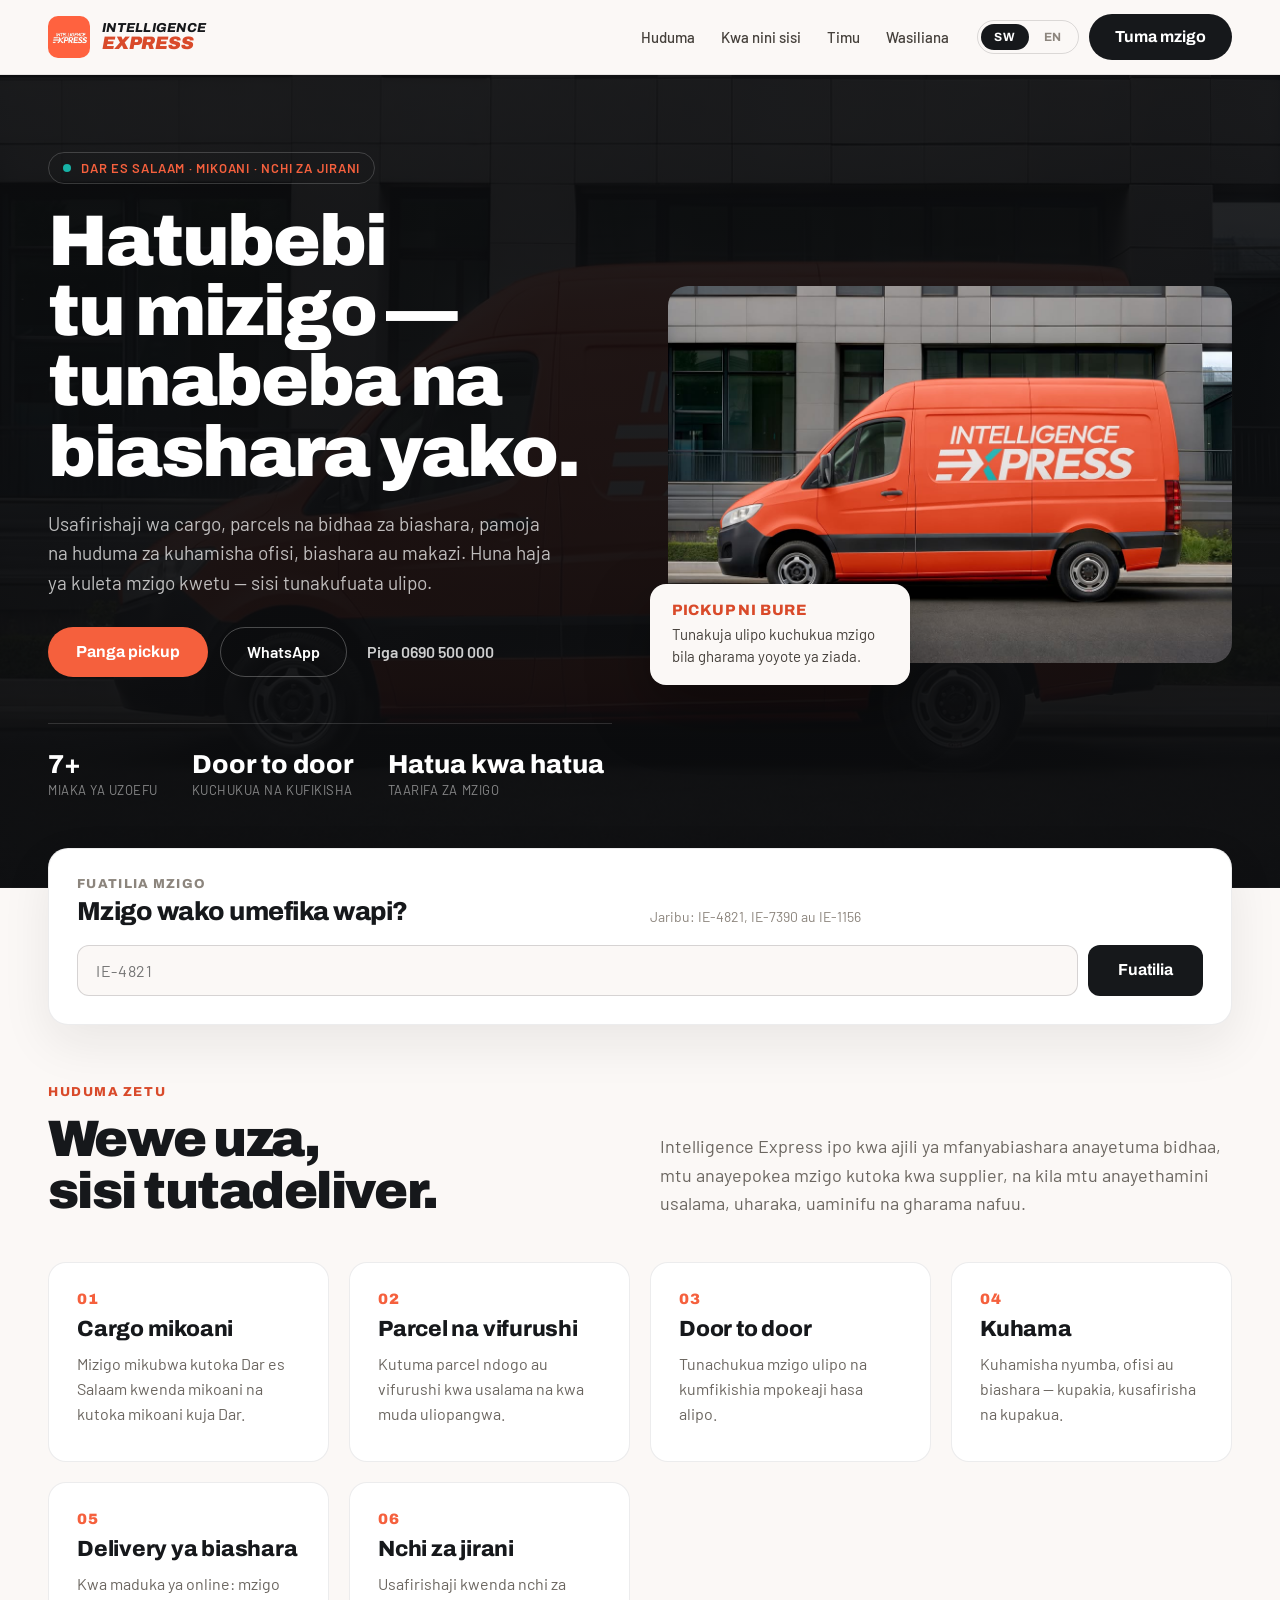
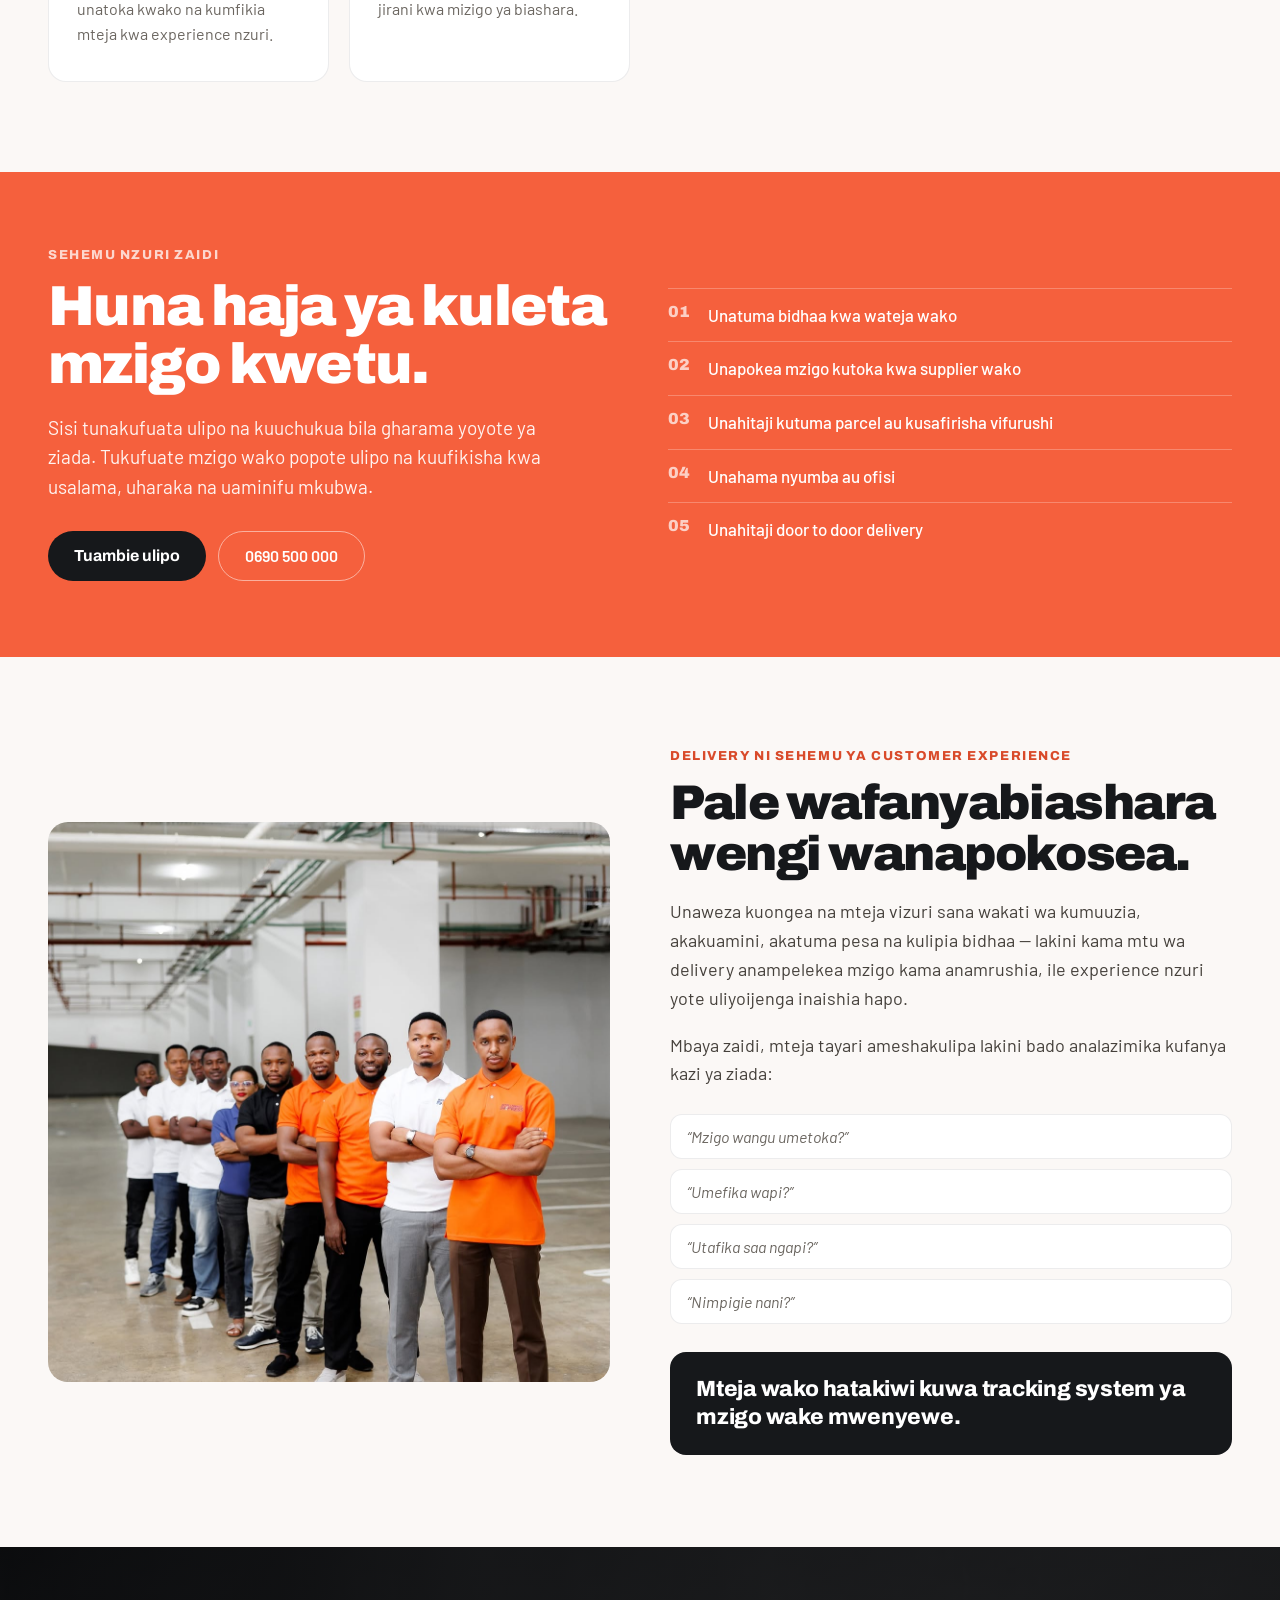
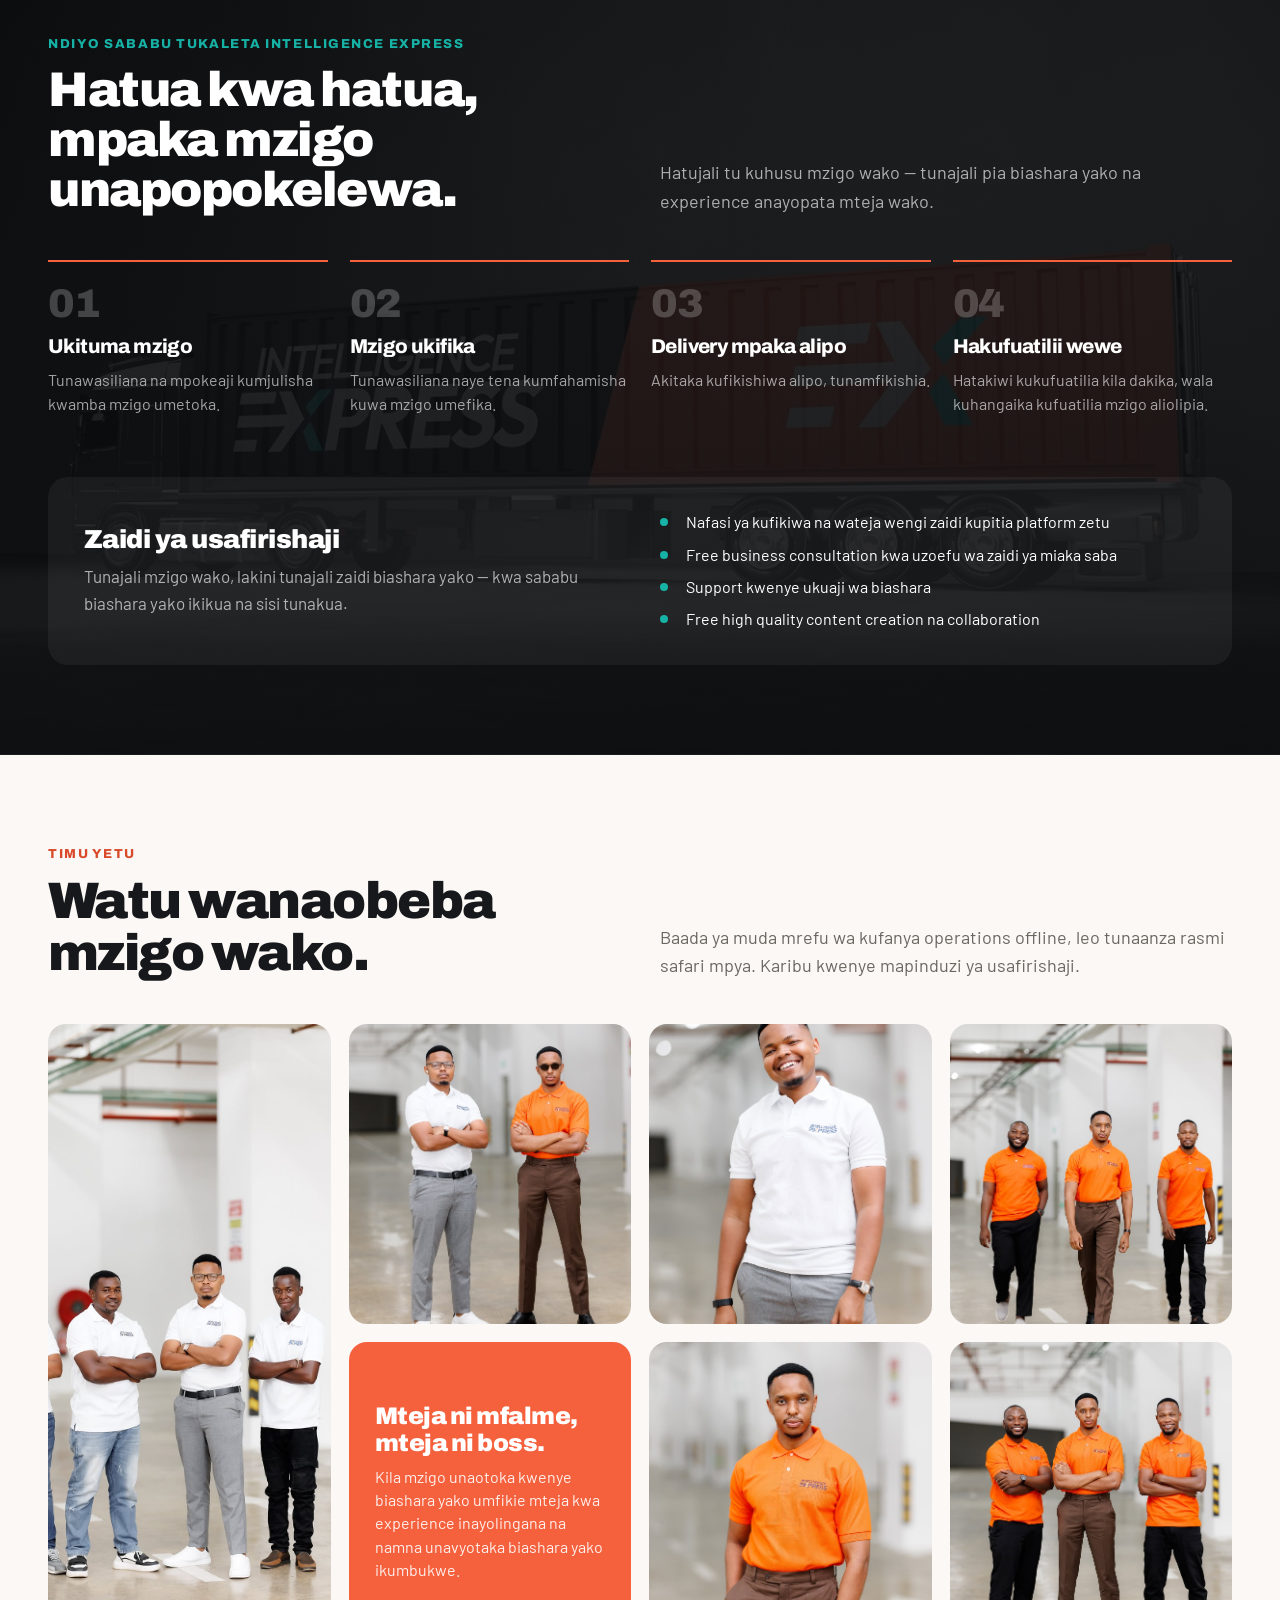
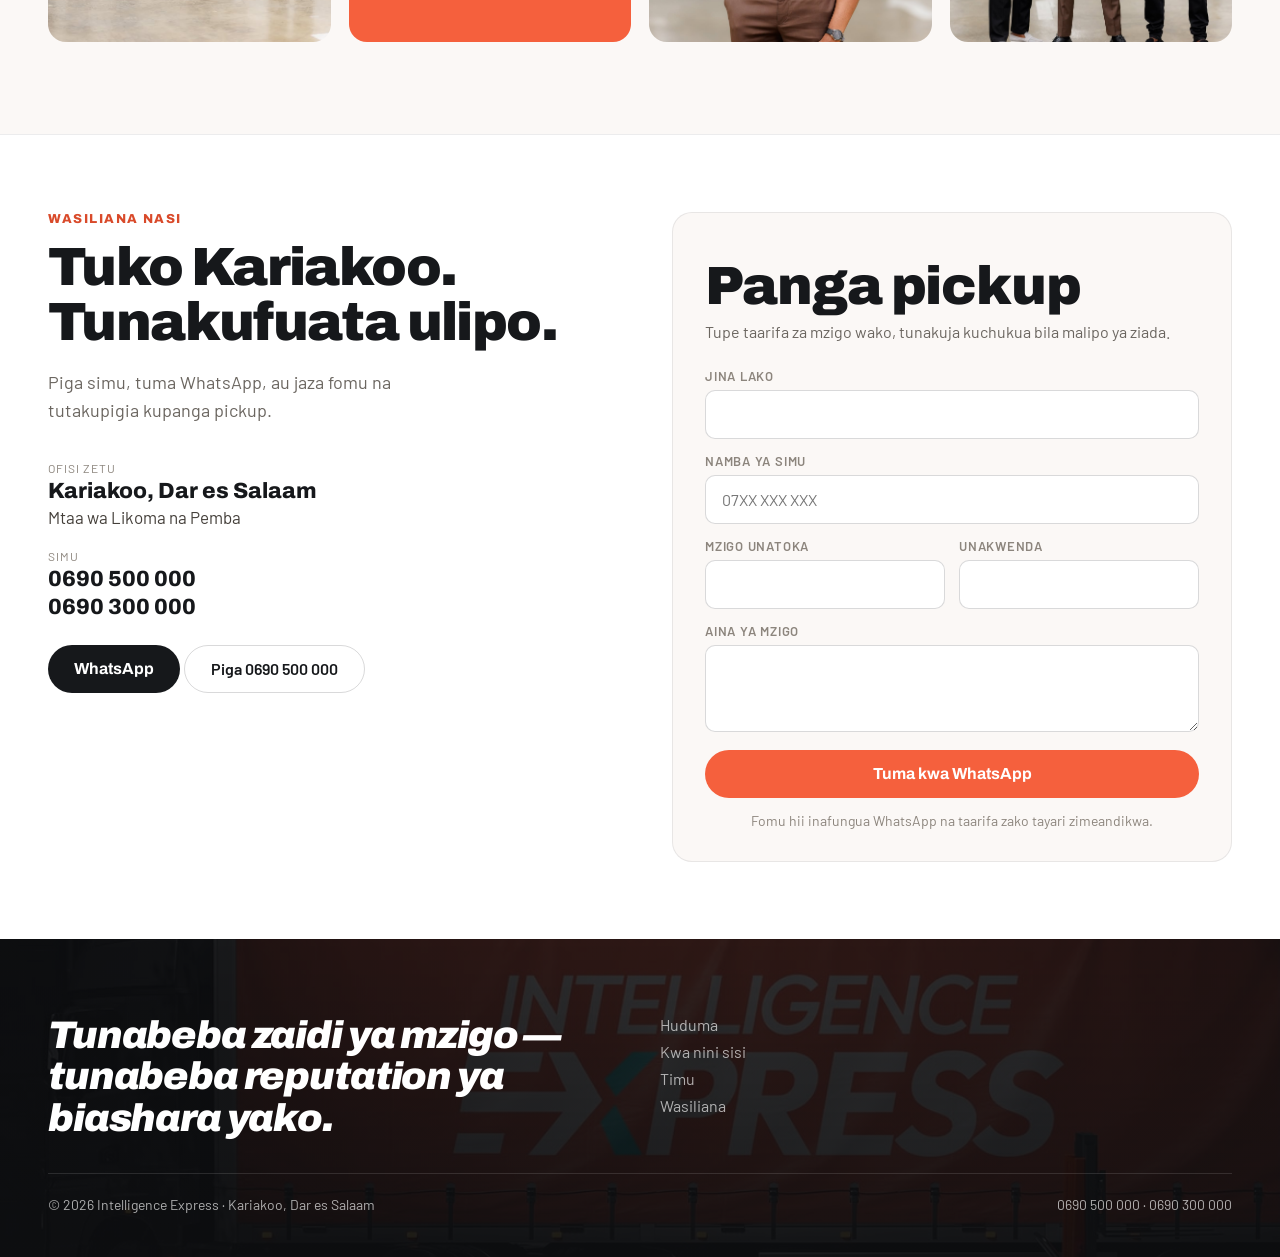
==== commit 7d862267: "Add the van as a hero background and tune the site for phones - The hero now carries assets/van.jpeg" ====
--- a/index.html
+++ b/index.html
@@ -99,7 +99,7 @@
         </dl>
       </div>
       <figure class="hero-media">
-        <img src="assets/van.jpeg" alt="Gari la Intelligence Express" width="900" height="600" />
+        <img src="assets/van.jpeg" alt="Gari la Intelligence Express" width="1170" height="782" fetchpriority="high" />
         <figcaption class="hero-card">
           <strong data-i18n="heroCardTitle">Pickup ni bure</strong>
           <span data-i18n="heroCardBody">Tunakuja ulipo kuchukua mzigo bila gharama yoyote ya ziada.</span>
@@ -207,7 +207,7 @@
 
   <section class="why" id="kwanini">
     <div class="wrap why-grid">
-      <img class="why-img" src="assets/team-line.jpeg" alt="Timu ya Intelligence Express" width="800" height="1000" loading="lazy" />
+      <img class="why-img" src="assets/team-line.jpeg" width="1170" height="1560" decoding="async" alt="Timu ya Intelligence Express" width="1170" height="1560" loading="lazy" decoding="async" />
       <div>
         <p class="eyebrow" data-i18n="whyLabel">Delivery ni sehemu ya customer experience</p>
         <h2 data-i18n="whyTitle">Pale wafanyabiashara wengi wanapokosea.</h2>
@@ -283,16 +283,16 @@
       </div>
 
       <div class="gallery">
-        <img class="gallery-tall" src="assets/team-c.jpeg" alt="Timu ya Intelligence Express" loading="lazy" />
-        <img src="assets/founders.jpeg" alt="Waanzilishi wa Intelligence Express" loading="lazy" />
-        <img src="assets/team-b.jpeg" alt="Mfanyakazi wa Intelligence Express akiwa kazini" loading="lazy" />
-        <img src="assets/team-three-walking.jpeg" alt="Timu ya Intelligence Express ikiwa kazini" loading="lazy" />
+        <img class="gallery-tall" src="assets/team-c.jpeg" width="1170" height="1560" decoding="async" alt="Timu ya Intelligence Express" loading="lazy" />
+        <img src="assets/founders.jpeg" width="1170" height="1560" decoding="async" alt="Waanzilishi wa Intelligence Express" loading="lazy" />
+        <img src="assets/team-b.jpeg" width="1170" height="1560" decoding="async" alt="Mfanyakazi wa Intelligence Express akiwa kazini" loading="lazy" />
+        <img src="assets/team-three-walking.jpeg" width="1170" height="1560" decoding="async" alt="Timu ya Intelligence Express ikiwa kazini" loading="lazy" />
         <div class="gallery-card">
           <h3 data-i18n="teamCardTitle">Mteja ni mfalme, mteja ni boss.</h3>
           <p data-i18n="teamCardBody">Kila mzigo unaotoka kwenye biashara yako umfikie mteja kwa experience inayolingana na namna unavyotaka biashara yako ikumbukwe.</p>
         </div>
-        <img src="assets/team-a.jpeg" alt="Mfanyakazi wa Intelligence Express" loading="lazy" />
-        <img src="assets/team-three.jpeg" alt="Timu ya Intelligence Express" loading="lazy" />
+        <img src="assets/team-a.jpeg" width="1170" height="1560" decoding="async" alt="Mfanyakazi wa Intelligence Express" loading="lazy" />
+        <img src="assets/team-three.jpeg" width="1170" height="1560" decoding="async" alt="Timu ya Intelligence Express" loading="lazy" />
       </div>
     </div>
   </section>
--- a/css/styles.css
+++ b/css/styles.css
@@ -43,6 +43,9 @@
 
 h1, h2, h3 { font-family: var(--display); margin: 0; letter-spacing: -0.03em; }
 p { margin: 0; }
+
+/* long Swahili compounds must break rather than push the page wide */
+h1, h2, h3, p, li, blockquote, dt, dd { overflow-wrap: break-word; }
 ul, ol, dl, dd { margin: 0; padding: 0; list-style: none; }
 
 ::selection { background: var(--orange); color: #fff; }
@@ -119,7 +122,7 @@
 
 .section-head {
   display: grid;
-  grid-template-columns: repeat(auto-fit, minmax(280px, 1fr));
+  grid-template-columns: repeat(auto-fit, minmax(min(280px, 100%), 1fr));
   gap: 40px;
   align-items: end;
   margin-bottom: 44px;
@@ -194,6 +197,7 @@
   top: 0;
   z-index: 50;
   background: rgba(251, 248, 246, 0.92);
+  -webkit-backdrop-filter: blur(12px);
   backdrop-filter: blur(12px);
   border-bottom: 1px solid var(--line);
 }
@@ -206,9 +210,9 @@
   padding-bottom: 14px;
 }
 
-.brand { display: flex; align-items: center; gap: 12px; flex: 0 0 auto; }
-.brand img { width: 42px; height: 42px; border-radius: 10px; object-fit: cover; }
-.brand-text { display: grid; line-height: 0.94; }
+.brand { display: flex; align-items: center; gap: 12px; flex: 0 1 auto; min-width: 0; }
+.brand img { width: 42px; height: 42px; border-radius: 10px; object-fit: cover; flex: 0 0 auto; }
+.brand-text { display: grid; line-height: 0.94; min-width: 0; }
 .brand-top {
   font-family: var(--display);
   font-weight: 800; font-style: italic;
@@ -243,6 +247,7 @@
   gap: 2px;
 }
 .lang-toggle button {
+  position: relative;
   border: 0;
   cursor: pointer;
   padding: 6px 13px;
@@ -254,6 +259,13 @@
   background: transparent;
   color: var(--muted-2);
   transition: background-color 160ms ease, color 160ms ease;
+}
+/* The pills are small by design; this grows the touch target to ~44px tall
+   for thumbs without changing the header layout. */
+.lang-toggle button::after {
+  content: "";
+  position: absolute;
+  inset: -11px -1px;
 }
 .lang-toggle button:hover { color: var(--ink); }
 .lang-toggle button[aria-pressed="true"] { background: var(--ink); color: #fff; }
@@ -281,14 +293,19 @@
 /* ---------- Hero ---------- */
 
 .hero {
-  background: var(--ink);
+  background-color: var(--ink);
+  background-image:
+    linear-gradient(rgba(12, 13, 15, 0.90), rgba(12, 13, 15, 0.95)),
+    url("../assets/van.jpeg");
+  background-size: cover;
+  background-position: center;
   color: #fff;
   position: relative;
   overflow: hidden;
 }
 .hero-grid {
   display: grid;
-  grid-template-columns: repeat(auto-fit, minmax(320px, 1fr));
+  grid-template-columns: repeat(auto-fit, minmax(min(320px, 100%), 1fr));
   gap: 56px;
   align-items: center;
   padding-top: clamp(48px, 6vw, 84px);
@@ -385,7 +402,7 @@
 }
 .track-head {
   display: grid;
-  grid-template-columns: repeat(auto-fit, minmax(240px, 1fr));
+  grid-template-columns: repeat(auto-fit, minmax(min(240px, 100%), 1fr));
   gap: 20px;
   align-items: end;
 }
@@ -405,7 +422,7 @@
 }
 .track-form input {
   flex: 1 1 260px;
-  min-width: 200px;
+  min-width: 0;
   padding: 15px 18px;
   border: 1px solid var(--line-strong);
   border-radius: 12px;
@@ -433,7 +450,7 @@
   border-top: 1px solid var(--line);
   padding-top: 22px;
   display: grid;
-  grid-template-columns: repeat(auto-fit, minmax(240px, 1fr));
+  grid-template-columns: repeat(auto-fit, minmax(min(240px, 100%), 1fr));
   gap: 30px;
 }
 .track-meta { display: grid; gap: 12px; align-content: start; }
@@ -477,7 +494,7 @@
 
 .card-grid {
   display: grid;
-  grid-template-columns: repeat(auto-fit, minmax(280px, 1fr));
+  grid-template-columns: repeat(auto-fit, minmax(min(280px, 100%), 1fr));
   gap: 20px;
 }
 .card {
@@ -511,7 +528,7 @@
 .pickup { background: var(--orange); color: #fff; }
 .pickup-grid {
   display: grid;
-  grid-template-columns: repeat(auto-fit, minmax(300px, 1fr));
+  grid-template-columns: repeat(auto-fit, minmax(min(300px, 100%), 1fr));
   gap: 56px;
   align-items: center;
   padding-top: clamp(52px, 6vw, 76px);
@@ -548,7 +565,7 @@
 .why { background: var(--paper); }
 .why-grid {
   display: grid;
-  grid-template-columns: repeat(auto-fit, minmax(320px, 1fr));
+  grid-template-columns: repeat(auto-fit, minmax(min(320px, 100%), 1fr));
   gap: 60px;
   align-items: center;
   padding-top: 92px;
@@ -607,7 +624,7 @@
 
 .steps {
   display: grid;
-  grid-template-columns: repeat(auto-fit, minmax(220px, 1fr));
+  grid-template-columns: repeat(auto-fit, minmax(min(220px, 100%), 1fr));
   gap: 22px;
   margin-top: 8px;
 }
@@ -631,7 +648,7 @@
 .value-box {
   margin-top: 60px;
   display: grid;
-  grid-template-columns: repeat(auto-fit, minmax(280px, 1fr));
+  grid-template-columns: repeat(auto-fit, minmax(min(280px, 100%), 1fr));
   gap: 40px;
   align-items: center;
   background: rgba(255, 255, 255, 0.05);
@@ -667,7 +684,7 @@
 
 .gallery {
   display: grid;
-  grid-template-columns: repeat(auto-fit, minmax(240px, 1fr));
+  grid-template-columns: repeat(auto-fit, minmax(min(240px, 100%), 1fr));
   grid-auto-rows: minmax(240px, 300px);
   gap: 18px;
 }
@@ -695,7 +712,7 @@
 .contact { background: #fff; border-top: 1px solid var(--line); }
 .contact-grid {
   display: grid;
-  grid-template-columns: repeat(auto-fit, minmax(320px, 1fr));
+  grid-template-columns: repeat(auto-fit, minmax(min(320px, 100%), 1fr));
   gap: 64px;
   padding-top: clamp(56px, 6vw, 90px);
   padding-bottom: clamp(56px, 6vw, 90px);
@@ -746,8 +763,12 @@
   color: var(--muted-2);
   font-weight: 600;
 }
+.pickup-form label { min-width: 0; }
 .pickup-form input,
 .pickup-form textarea {
+  /* inputs default to a ~213px intrinsic width that would blow out a grid track */
+  width: 100%;
+  min-width: 0;
   padding: 14px 16px;
   border: 1px solid var(--line-strong);
   border-radius: 10px;
@@ -768,7 +789,7 @@
 
 .form-row {
   display: grid;
-  grid-template-columns: repeat(auto-fit, minmax(150px, 1fr));
+  grid-template-columns: repeat(auto-fit, minmax(min(150px, 100%), 1fr));
   gap: 14px;
 }
 .form-note { font-size: 14px; color: var(--muted-2); text-align: center; }
@@ -788,7 +809,7 @@
 
 .footer-top {
   display: grid;
-  grid-template-columns: repeat(auto-fit, minmax(260px, 1fr));
+  grid-template-columns: repeat(auto-fit, minmax(min(260px, 100%), 1fr));
   gap: 40px;
   align-items: start;
   padding-bottom: 34px;
@@ -832,6 +853,7 @@
   position: absolute;
   inset: 0;
   background: rgba(22, 24, 27, 0.6);
+  -webkit-backdrop-filter: blur(4px);
   backdrop-filter: blur(4px);
 }
 .modal-dialog {
@@ -910,6 +932,40 @@
   .why-grid, .contact-grid, .hero-grid, .pickup-grid { gap: 40px; }
   .services { padding: 44px 0 66px; }
   .why-grid, .team .wrap, .flow .wrap { padding-top: 64px; padding-bottom: 64px; }
+  .value-box { padding: 24px 20px; }
+  .form-card, .track-card { border-radius: 16px; }
+}
+
+/* Small phones: the header row has to give up space to stay on one line */
+@media (max-width: 480px) {
+  .header-inner { gap: 10px; padding-top: 10px; padding-bottom: 10px; }
+  .brand { gap: 8px; }
+  .brand img { width: 36px; height: 36px; border-radius: 9px; }
+  .brand-top { font-size: 11px; }
+  .brand-bottom { font-size: 15px; }
+  .header-actions { gap: 8px; margin-left: 0; }
+  .lang-toggle button { padding: 5px 9px; font-size: 11px; }
+  .hero h1 { font-size: clamp(32px, 9vw, 44px); }
+  .stats { gap: 18px 26px; }
+  .steps { gap: 18px; }
+  .gallery { grid-auto-rows: minmax(180px, 220px); }
+}
+
+/* Very narrow (folded phones, 280–340px): drop the wordmark, keep the logo.
+   Only here does the menu button go under the 44px tap target — there is no room. */
+@media (max-width: 340px) {
+  .brand-text { display: none; }
+  .nav-toggle { width: 40px; height: 38px; padding: 0 9px; }
+  .badge { font-size: 11px; letter-spacing: 0.04em; }
+  .btn { padding: 14px 20px; font-size: 15px; }
+  .btn-orange, .btn-ghost, .btn-outline-light { padding: 14px 20px; }
+}
+
+/* Large desktops: let the layout use the extra room instead of stranding it
+   in the margins. Prose keeps its own ch-based max-widths, so lines stay readable. */
+@media (min-width: 1600px) {
+  :root { --wrap: 1400px; --pad: 40px; }
+  .hero-grid { gap: 72px; }
 }
 
 @media (prefers-reduced-motion: reduce) {
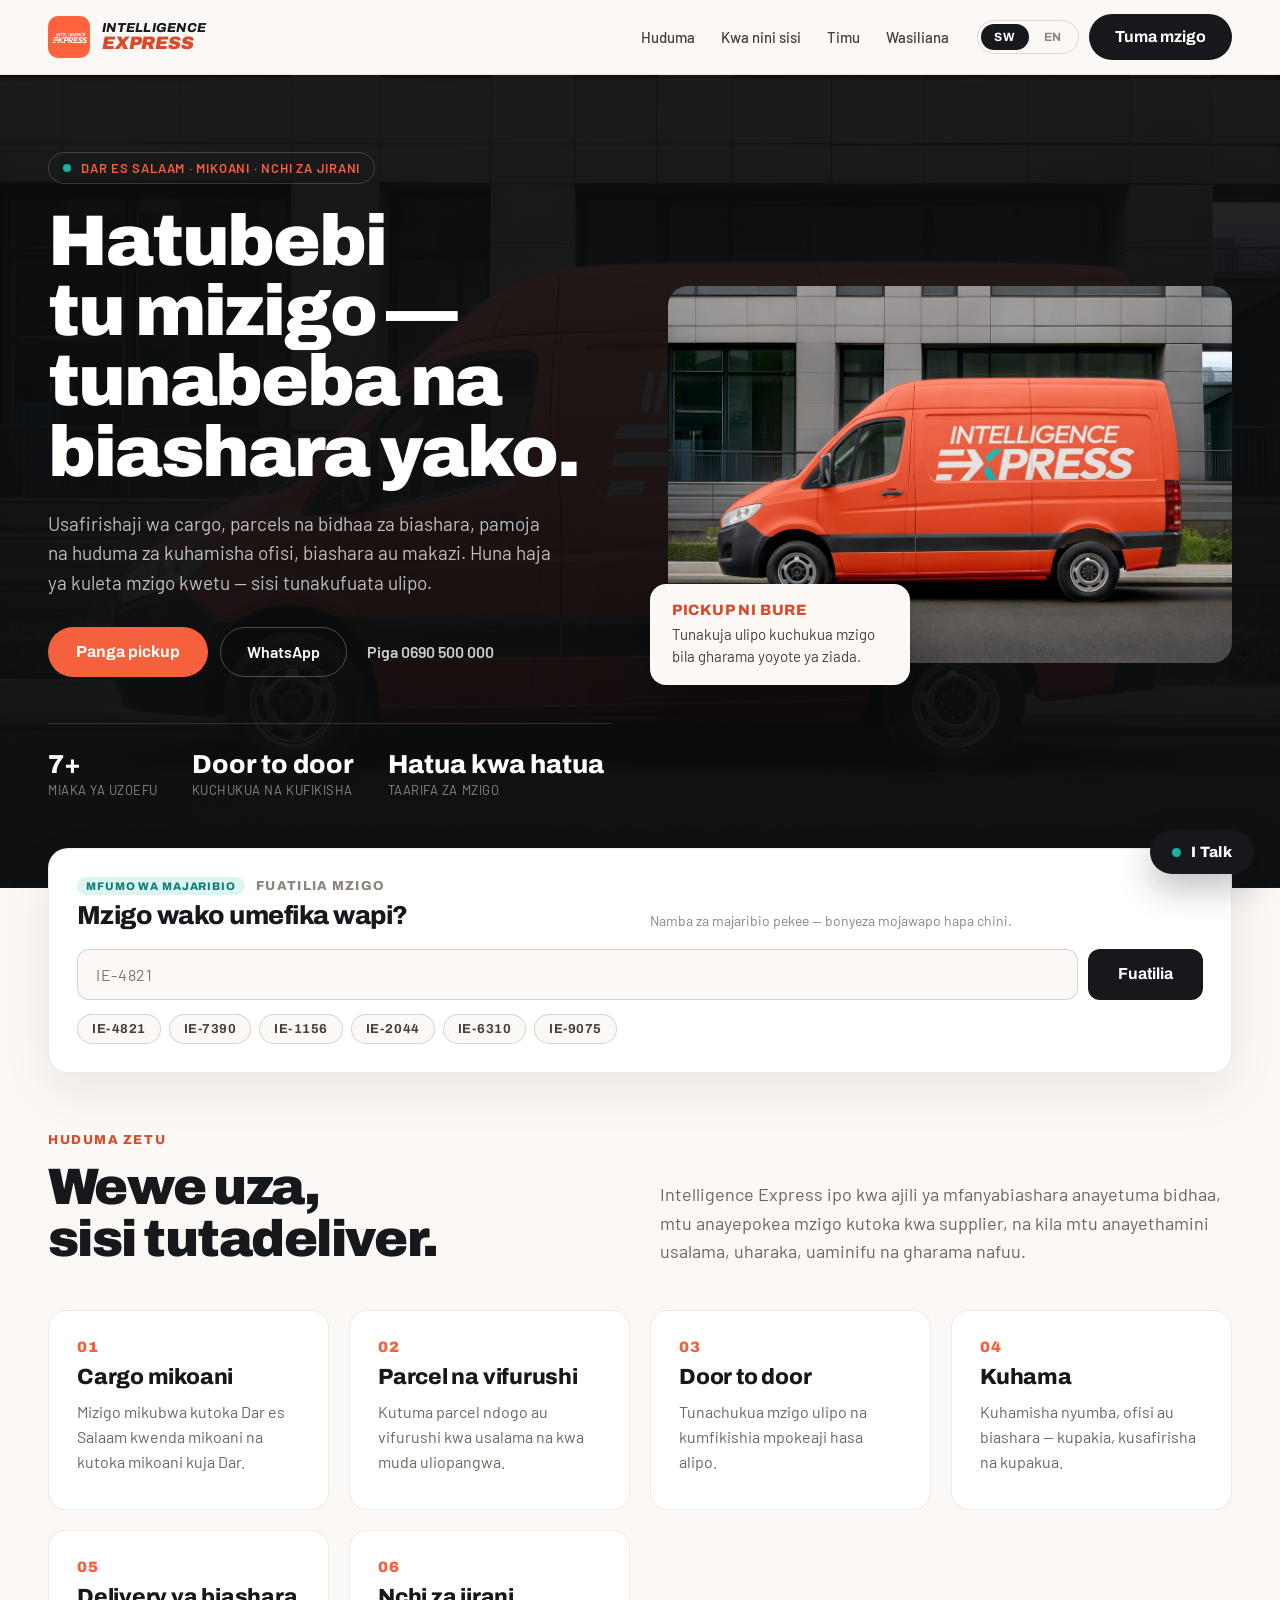
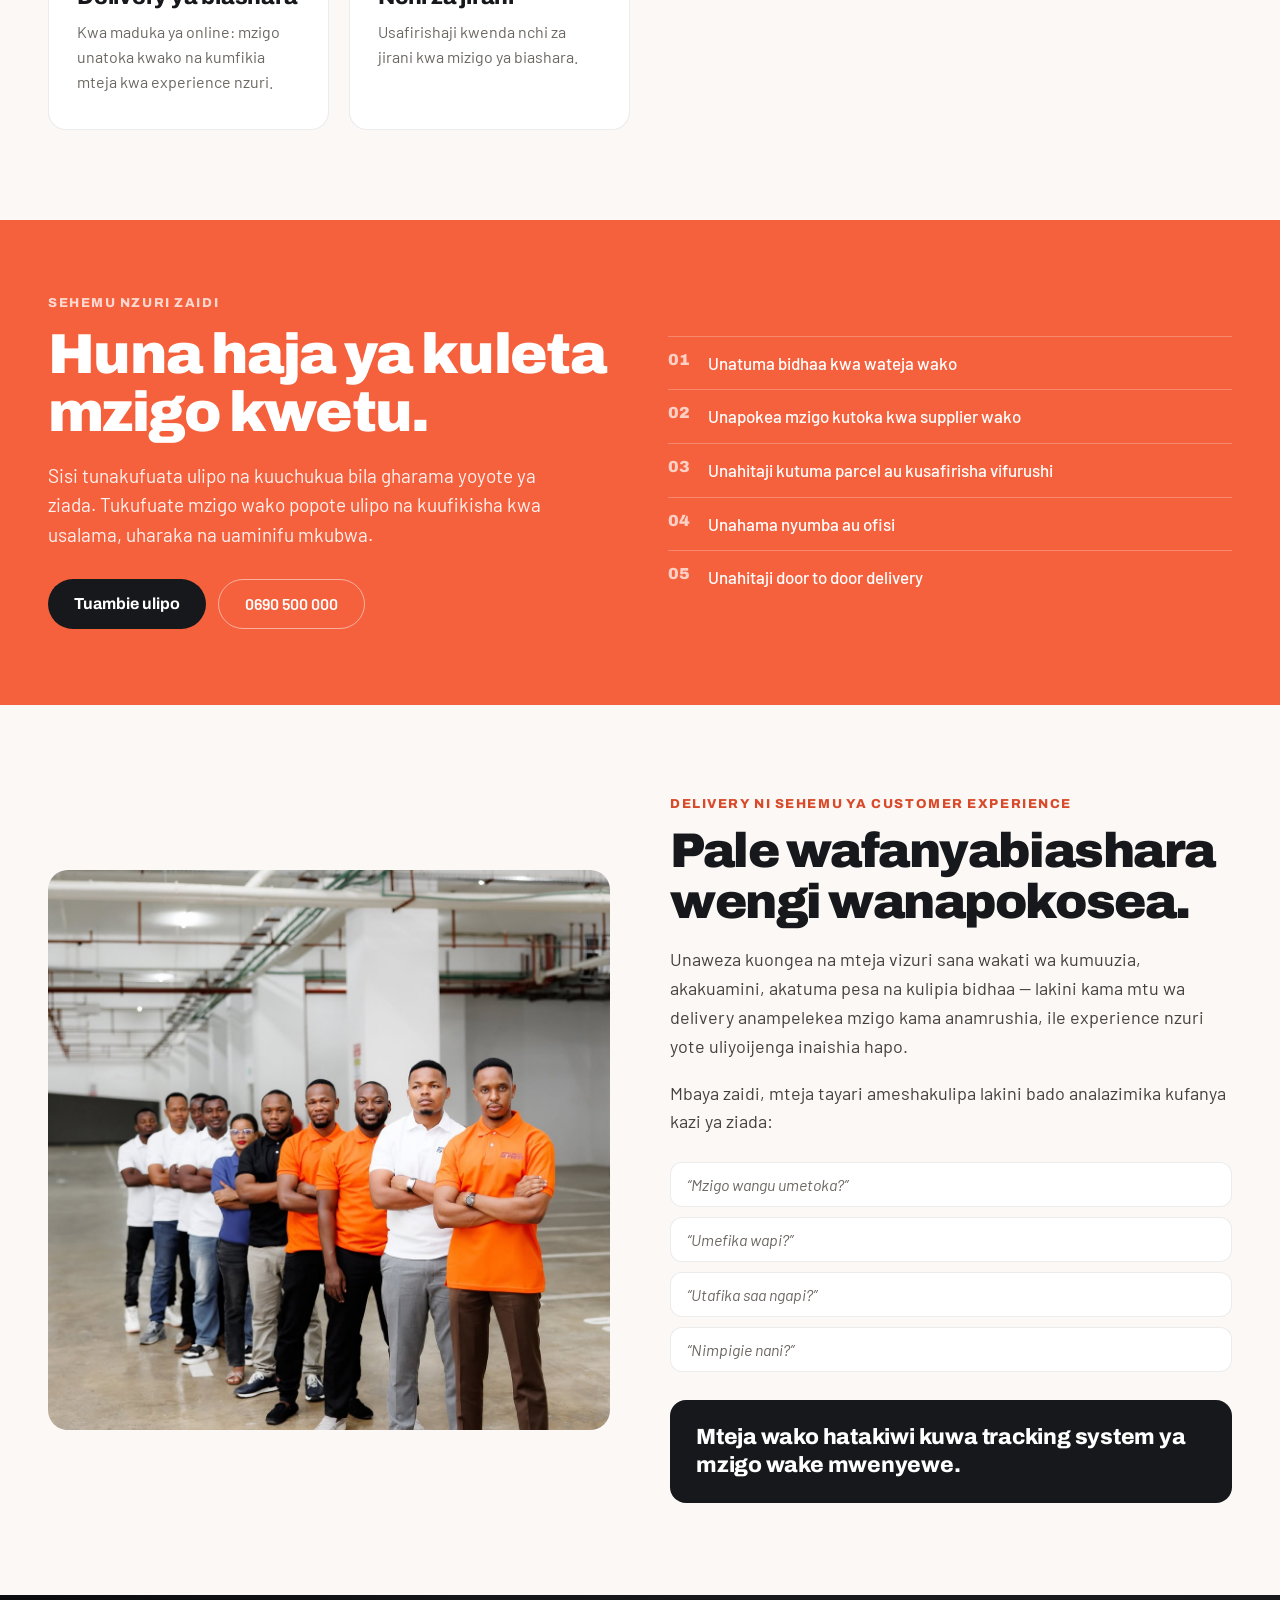
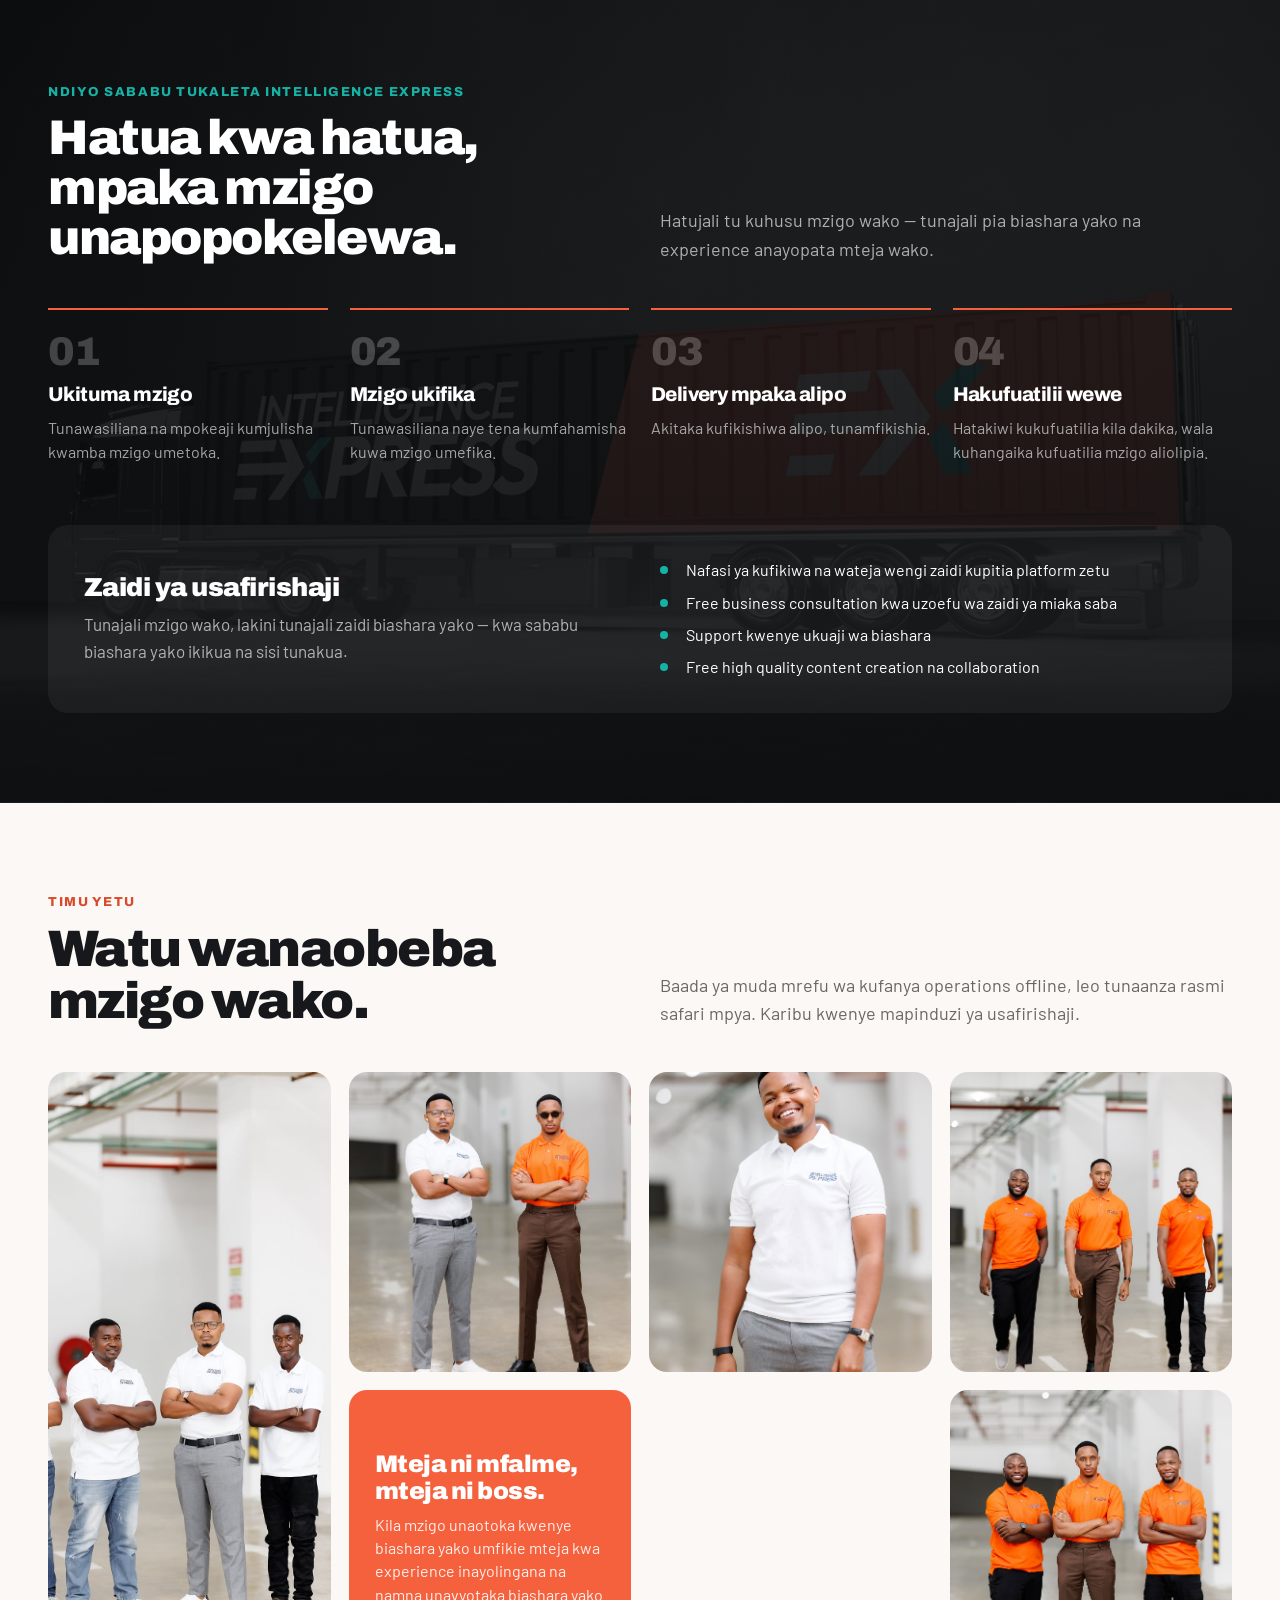
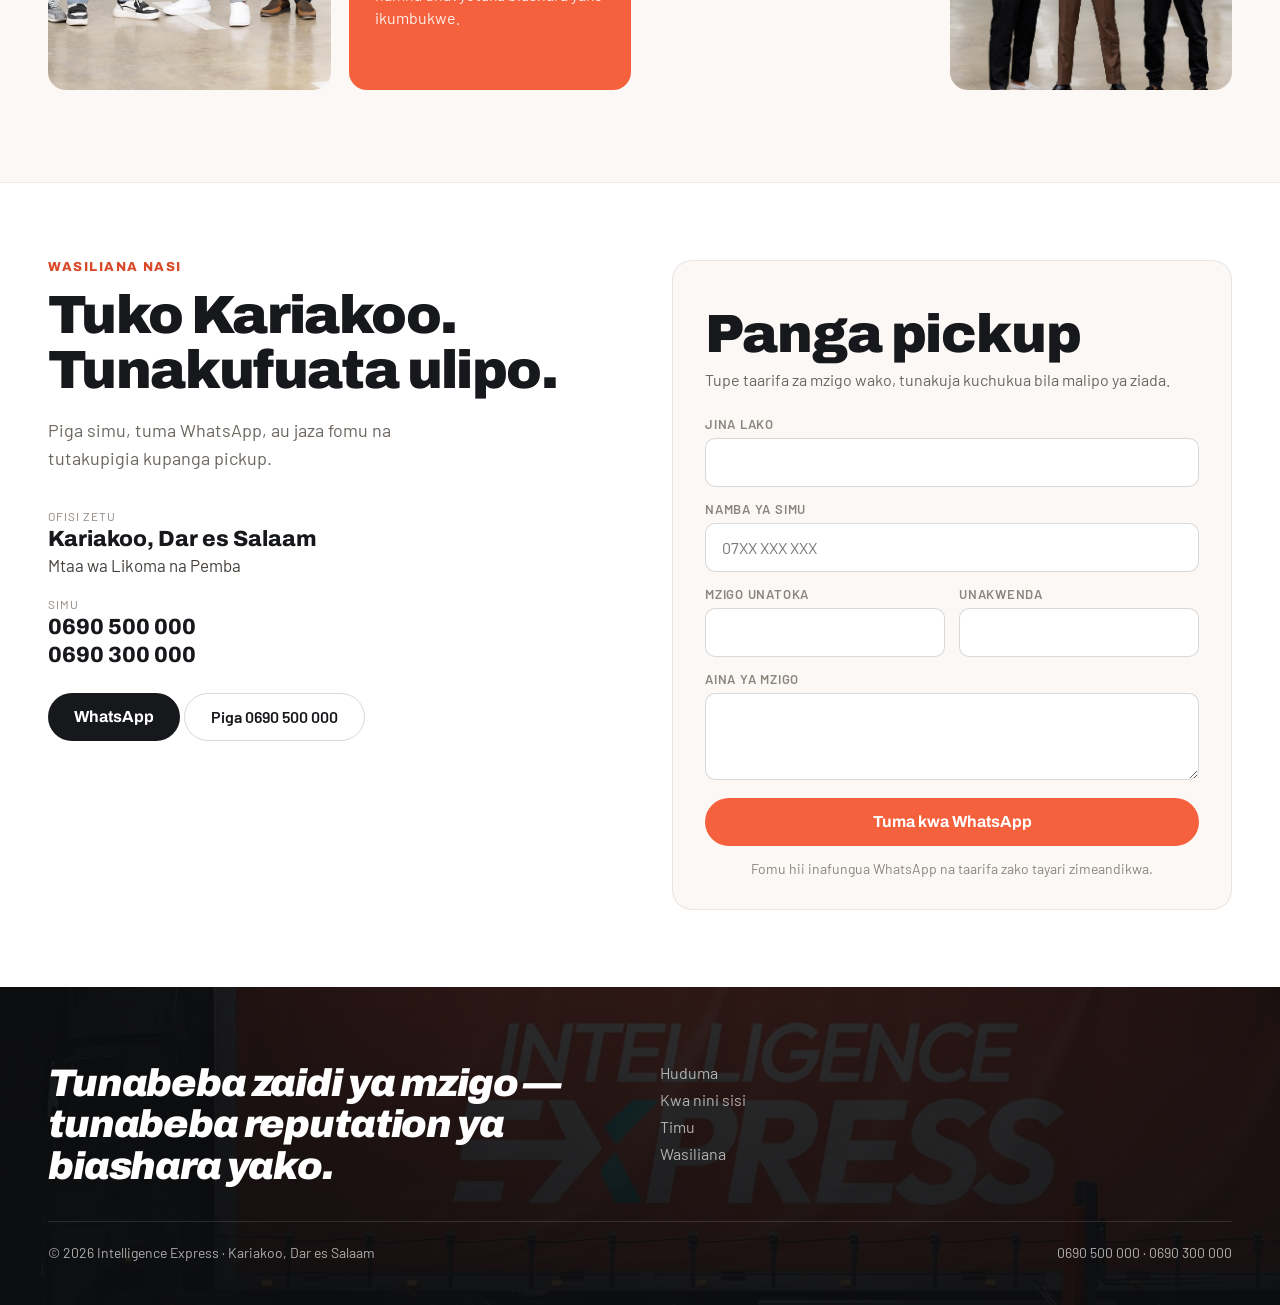
==== commit e36b4cff: "Add the demo tracking system and the I Talk assistant Tracking: six sample shipments instead of thre" ====
--- a/index.html
+++ b/index.html
@@ -6,13 +6,13 @@
 <title>Intelligence Express — Usafirishaji wa mizigo Dar es Salaam na mikoani</title>
 <meta name="description" content="Intelligence Express: usafirishaji wa cargo, parcels na bidhaa za biashara kutoka Dar es Salaam kwenda mikoani na nchi za jirani. Pickup ni bure — tunakufuata ulipo. Piga 0690 500 000." />
 <meta name="theme-color" content="#16181B" />
-<link rel="canonical" href="https://intelligence-express.co.tz/" />
+<link rel="canonical" href="https://intelligence-express.onrender.com/" />
 
 <meta property="og:type" content="website" />
 <meta property="og:site_name" content="Intelligence Express" />
 <meta property="og:title" content="Intelligence Express — Hatubebi tu mizigo, tunabeba na biashara yako" />
 <meta property="og:description" content="Cargo, parcels, door to door na kuhama. Pickup bure popote ulipo Dar es Salaam. 0690 500 000." />
-<meta property="og:image" content="assets/van.jpeg" />
+<meta property="og:image" content="https://intelligence-express.onrender.com/assets/van.jpeg" />
 <meta name="twitter:card" content="summary_large_image" />
 
 <link rel="icon" href="assets/logo-orange.jpeg" />
@@ -113,10 +113,13 @@
       <div class="track-card">
         <div class="track-head">
           <div>
-            <p class="eyebrow eyebrow-grey" data-i18n="trackLabel">Fuatilia mzigo</p>
+            <p class="eyebrow eyebrow-grey">
+              <span class="demo-badge" data-i18n="demoBadge">Mfumo wa majaribio</span>
+              <span data-i18n="trackLabel">Fuatilia mzigo</span>
+            </p>
             <h2 id="track-title" class="track-title" data-i18n="trackTitle">Mzigo wako umefika wapi?</h2>
           </div>
-          <p class="track-hint" data-i18n="trackHint">Jaribu: IE-4821, IE-7390 au IE-1156</p>
+          <p class="track-hint" data-i18n="trackHint">Namba za majaribio pekee — bonyeza mojawapo hapa chini.</p>
         </div>
 
         <form class="track-form" id="track-form" novalidate>
@@ -125,15 +128,31 @@
           <button class="btn btn-dark btn-square" type="submit" data-i18n="trackBtn">Fuatilia</button>
         </form>
 
-        <p class="track-error" id="track-error" hidden data-i18n="trackNotFound">Namba hii haipo kwenye mfumo. Piga 0690 500 000 tukusaidie.</p>
+        <div class="track-chips" id="track-chips"></div>
+
+        <p class="track-error" id="track-error" hidden data-i18n="trackNotFound">Namba hii haipo kwenye mfumo wa majaribio. Piga 0690 500 000 kwa mzigo halisi.</p>
 
         <div class="track-result" id="track-result" hidden>
-          <div class="track-meta">
-            <div><span class="micro" data-i18n="trackRoute">Safari</span><strong id="track-route"></strong></div>
-            <div><span class="micro" data-i18n="trackStatus">Hali</span><strong id="track-status" class="status"></strong></div>
-            <div><span class="micro" data-i18n="trackReceiver">Mpokeaji</span><span id="track-receiver" class="receiver"></span></div>
-          </div>
-          <ol class="timeline" id="track-events"></ol>
+          <div class="track-progress">
+            <div class="track-progress-head">
+              <div>
+                <span class="micro" data-i18n="trackRoute">Safari</span>
+                <strong id="track-route"></strong>
+              </div>
+              <span id="track-status" class="status-pill"></span>
+            </div>
+            <div class="track-bar"><span id="track-bar-fill"></span></div>
+            <ol class="track-stages" id="track-stages"></ol>
+          </div>
+
+          <div class="track-body">
+            <div class="track-meta">
+              <div><span class="micro" data-i18n="trackReceiver">Mpokeaji</span><span id="track-receiver" class="receiver"></span></div>
+              <div><span class="micro" data-i18n="trackEta">Inatarajiwa</span><span id="track-eta" class="receiver"></span></div>
+              <div><span class="micro" data-i18n="trackCode">Namba ya mzigo</span><span id="track-code" class="receiver code"></span></div>
+            </div>
+            <ol class="timeline" id="track-events"></ol>
+          </div>
         </div>
       </div>
     </div>
@@ -416,6 +435,39 @@
   </div>
 </div>
 
+<!-- I Talk — automated assistant. Answers common questions and hands anything
+     it cannot answer to WhatsApp. No model API is called from this page. -->
+<button class="italk-launch" id="italk-launch" type="button" aria-expanded="false" aria-controls="italk-panel">
+  <span class="italk-launch-dot" aria-hidden="true"></span>
+  <span class="italk-launch-text">I&nbsp;Talk</span>
+</button>
+
+<section class="italk" id="italk-panel" aria-labelledby="italk-title" hidden>
+  <header class="italk-head">
+    <div>
+      <h2 id="italk-title">I Talk</h2>
+      <p data-i18n="italkTagline">Msaidizi wa Intelligence Express</p>
+    </div>
+    <button class="italk-close" id="italk-close" type="button" aria-label="Funga">×</button>
+  </header>
+
+  <div class="italk-log" id="italk-log" role="log" aria-live="polite" aria-atomic="false"></div>
+
+  <div class="italk-chips" id="italk-chips"></div>
+
+  <form class="italk-form" id="italk-form" novalidate>
+    <label class="sr-only" for="italk-input" data-i18n="italkInputLabel">Andika ujumbe</label>
+    <input id="italk-input" name="message" type="text" autocomplete="off"
+           data-placeholder-i18n="italkPlaceholder" placeholder="Andika swali lako..." />
+    <button class="italk-send" type="submit" aria-label="Tuma">
+      <span aria-hidden="true">→</span>
+    </button>
+  </form>
+
+  <p class="italk-note" data-i18n="italkNote">Majibu ya haraka ya maswali ya kawaida. Kwa bei na maelezo zaidi, tunakuunganisha WhatsApp.</p>
+</section>
+
 <script src="js/app.js" defer></script>
+<script src="js/italk.js" defer></script>
 </body>
 </html>
--- a/css/styles.css
+++ b/css/styles.css
@@ -488,6 +488,111 @@
 .timeline-title { font-weight: 600; font-size: 16px; }
 .timeline-meta { font-size: 14px; color: var(--muted-2); margin-top: 2px; }
 
+/* The tracking data is a demo set, and the badge has to say so plainly —
+   nobody should mistake a sample shipment for their real one. */
+.demo-badge {
+  display: inline-block;
+  background: rgba(23, 178, 166, 0.14);
+  color: #0F7F76;
+  border-radius: 999px;
+  padding: 3px 9px;
+  margin-right: 8px;
+  font-size: 11px;
+  letter-spacing: 0.08em;
+}
+
+.track-chips {
+  display: flex;
+  flex-wrap: wrap;
+  gap: 8px;
+  margin-top: 14px;
+}
+.track-chips button {
+  border: 1px solid var(--line-strong);
+  background: var(--paper);
+  color: var(--ink-soft);
+  border-radius: 999px;
+  padding: 7px 14px;
+  font-family: var(--display);
+  font-weight: 700;
+  font-size: 13px;
+  letter-spacing: 0.04em;
+  cursor: pointer;
+  transition: background-color 160ms ease, color 160ms ease, border-color 160ms ease;
+}
+.track-chips button:hover { background: var(--ink); border-color: var(--ink); color: #fff; }
+
+.track-progress {
+  margin-top: 22px;
+  border-top: 1px solid var(--line);
+  padding-top: 22px;
+}
+.track-progress-head {
+  display: flex;
+  justify-content: space-between;
+  align-items: flex-start;
+  gap: 16px;
+  flex-wrap: wrap;
+}
+.track-progress-head > div { display: grid; gap: 3px; }
+.track-progress-head strong { font-family: var(--display); font-weight: 800; font-size: 18px; }
+
+.status-pill {
+  border-radius: 999px;
+  padding: 6px 14px;
+  font-family: var(--display);
+  font-weight: 700;
+  font-size: 13px;
+  letter-spacing: 0.04em;
+  background: rgba(245, 96, 61, 0.12);
+  color: var(--rust);
+  white-space: nowrap;
+}
+.status-pill.is-delivered { background: rgba(23, 178, 166, 0.14); color: #0F7F76; }
+
+.track-bar {
+  position: relative;
+  height: 6px;
+  border-radius: 999px;
+  background: rgba(22, 24, 27, 0.1);
+  margin-top: 18px;
+  overflow: hidden;
+}
+.track-bar span {
+  position: absolute;
+  inset: 0 auto 0 0;
+  width: 0;
+  border-radius: 999px;
+  background: var(--orange);
+  transition: width 420ms ease;
+}
+.track-bar span.is-delivered { background: var(--teal); }
+
+.track-stages {
+  display: grid;
+  grid-template-columns: repeat(4, 1fr);
+  gap: 8px;
+  margin-top: 10px;
+}
+.track-stages li {
+  min-width: 0;                 /* grid items default to their word width */
+  overflow-wrap: break-word;
+  font-size: 12px;
+  line-height: 1.3;
+  letter-spacing: 0.02em;
+  text-transform: uppercase;
+  color: var(--muted-2);
+}
+.track-stages li.is-done { color: var(--ink); font-weight: 600; }
+
+.track-body {
+  margin-top: 24px;
+  display: grid;
+  grid-template-columns: repeat(auto-fit, minmax(min(240px, 100%), 1fr));
+  gap: 30px;
+}
+.receiver.code { font-family: var(--display); font-weight: 800; letter-spacing: 0.06em; }
+
 /* ---------- Services ---------- */
 
 .services { padding: 60px 0 90px; }
@@ -896,6 +1001,192 @@
   to { opacity: 1; transform: none; }
 }
 
+/* ---------- I Talk assistant ---------- */
+
+.italk-launch {
+  position: fixed;
+  right: clamp(14px, 3vw, 26px);
+  bottom: clamp(14px, 3vw, 26px);
+  z-index: 90;
+  display: inline-flex;
+  align-items: center;
+  gap: 10px;
+  border: 0;
+  border-radius: 999px;
+  padding: 14px 22px;
+  background: var(--ink);
+  color: #fff;
+  font-family: var(--display);
+  font-weight: 800;
+  font-size: 15px;
+  letter-spacing: 0.02em;
+  cursor: pointer;
+  box-shadow: 0 14px 34px rgba(22, 24, 27, 0.28);
+  transition: background-color 160ms ease, transform 160ms ease;
+}
+.italk-launch:hover { background: var(--rust); }
+.italk-launch:active { transform: translateY(1px); }
+.italk-launch-dot {
+  width: 9px; height: 9px;
+  border-radius: 50%;
+  background: var(--teal);
+  flex: 0 0 auto;
+}
+
+.italk {
+  position: fixed;
+  right: clamp(14px, 3vw, 26px);
+  bottom: clamp(14px, 3vw, 26px);
+  z-index: 95;
+  width: min(380px, calc(100vw - 28px));
+  max-height: min(620px, calc(100dvh - 28px));
+  display: flex;
+  flex-direction: column;
+  background: var(--paper);
+  border: 1px solid var(--line);
+  border-radius: 20px;
+  overflow: hidden;
+  box-shadow: 0 26px 70px rgba(22, 24, 27, 0.3);
+  animation: ie-rise 200ms ease-out;
+}
+
+.italk-head {
+  display: flex;
+  align-items: flex-start;
+  justify-content: space-between;
+  gap: 14px;
+  padding: 18px 18px 14px;
+  background: var(--ink);
+  color: #fff;
+}
+.italk-head h2 {
+  font-weight: 900;
+  font-size: 19px;
+  letter-spacing: -0.01em;
+}
+.italk-head p { font-size: 13px; color: rgba(255, 255, 255, 0.66); margin-top: 2px; }
+
+.italk-close {
+  background: none;
+  border: 1px solid rgba(255, 255, 255, 0.24);
+  width: 32px; height: 32px;
+  border-radius: 50%;
+  color: #fff;
+  font-size: 17px;
+  line-height: 1;
+  cursor: pointer;
+  flex: 0 0 auto;
+  transition: background-color 160ms ease;
+}
+.italk-close:hover { background: rgba(255, 255, 255, 0.16); }
+
+.italk-log {
+  flex: 1 1 auto;
+  overflow-y: auto;
+  padding: 18px;
+  display: grid;
+  gap: 12px;
+  align-content: start;
+}
+
+.italk-msg {
+  max-width: 88%;
+  padding: 11px 15px;
+  border-radius: 16px;
+  font-size: 15px;
+  line-height: 1.5;
+  white-space: pre-line;
+  overflow-wrap: break-word;
+}
+.italk-msg.from-bot {
+  justify-self: start;
+  background: #fff;
+  border: 1px solid var(--line);
+  border-bottom-left-radius: 5px;
+  color: var(--ink);
+}
+.italk-msg.from-user {
+  justify-self: end;
+  background: var(--ink);
+  color: #fff;
+  border-bottom-right-radius: 5px;
+}
+.italk-msg a { color: var(--rust); text-decoration: underline; }
+.italk-msg.from-user a { color: #fff; }
+
+.italk-chips {
+  display: flex;
+  flex-wrap: wrap;
+  gap: 7px;
+  padding: 0 18px 12px;
+}
+.italk-chips:empty { display: none; }
+.italk-chips button {
+  border: 1px solid var(--line-strong);
+  background: #fff;
+  color: var(--ink-soft);
+  border-radius: 999px;
+  padding: 7px 13px;
+  font-family: var(--text);
+  font-size: 13px;
+  font-weight: 600;
+  cursor: pointer;
+  transition: background-color 160ms ease, color 160ms ease, border-color 160ms ease;
+}
+.italk-chips button:hover { background: var(--orange); border-color: var(--orange); color: #fff; }
+
+.italk-form {
+  display: flex;
+  gap: 8px;
+  padding: 0 18px 12px;
+}
+.italk-form input {
+  flex: 1 1 auto;
+  min-width: 0;
+  padding: 12px 15px;
+  border: 1px solid var(--line-strong);
+  border-radius: 999px;
+  background: #fff;
+  font-family: var(--text);
+  font-size: 16px;
+  color: var(--ink);
+  outline: none;
+  transition: border-color 160ms ease;
+}
+.italk-form input:focus { border-color: var(--orange); }
+
+.italk-send {
+  flex: 0 0 auto;
+  width: 44px; height: 44px;
+  border: 0;
+  border-radius: 50%;
+  background: var(--orange);
+  color: #fff;
+  font-size: 19px;
+  line-height: 1;
+  cursor: pointer;
+  transition: background-color 160ms ease;
+}
+.italk-send:hover { background: var(--ink); }
+
+.italk-note {
+  padding: 0 18px 16px;
+  font-size: 12px;
+  line-height: 1.45;
+  color: var(--muted-2);
+}
+
+body.italk-open { overflow: hidden; }
+
+@media (max-width: 560px) {
+  .italk {
+    right: 8px; left: 8px; bottom: 8px;
+    width: auto;
+    max-height: calc(100dvh - 16px);
+  }
+  .italk-launch { padding: 13px 18px; font-size: 14px; }
+}
+
 /* ---------- Responsive ---------- */
 
 @media (max-width: 880px) {
@@ -948,7 +1239,28 @@
   .hero h1 { font-size: clamp(32px, 9vw, 44px); }
   .stats { gap: 18px 26px; }
   .steps { gap: 18px; }
-  .gallery { grid-auto-rows: minmax(180px, 220px); }
+  /* Four stage labels side by side leave no room for the words on a phone. */
+  .track-stages { grid-template-columns: repeat(2, 1fr); row-gap: 6px; }
+}
+
+/* Every team photo is a 3:4 portrait. Once the layout narrows, the fixed-height
+   cells turn landscape and object-fit: cover cuts people's heads and feet off.
+   From here down the photos keep their own proportions instead.
+   These blocks must stay after the 880px and 480px ones, whose cell heights
+   they override. */
+@media (max-width: 880px) {
+  .why-img { height: auto; }
+  .gallery { grid-auto-rows: auto; }
+  .gallery img {
+    aspect-ratio: 3 / 4;
+    height: auto;
+  }
+  .gallery-tall { grid-row: span 1; }
+  .gallery-card { grid-column: 1 / -1; }
+}
+
+@media (max-width: 700px) {
+  .gallery { grid-template-columns: repeat(2, 1fr); }
 }
 
 /* Very narrow (folded phones, 280–340px): drop the wordmark, keep the logo.
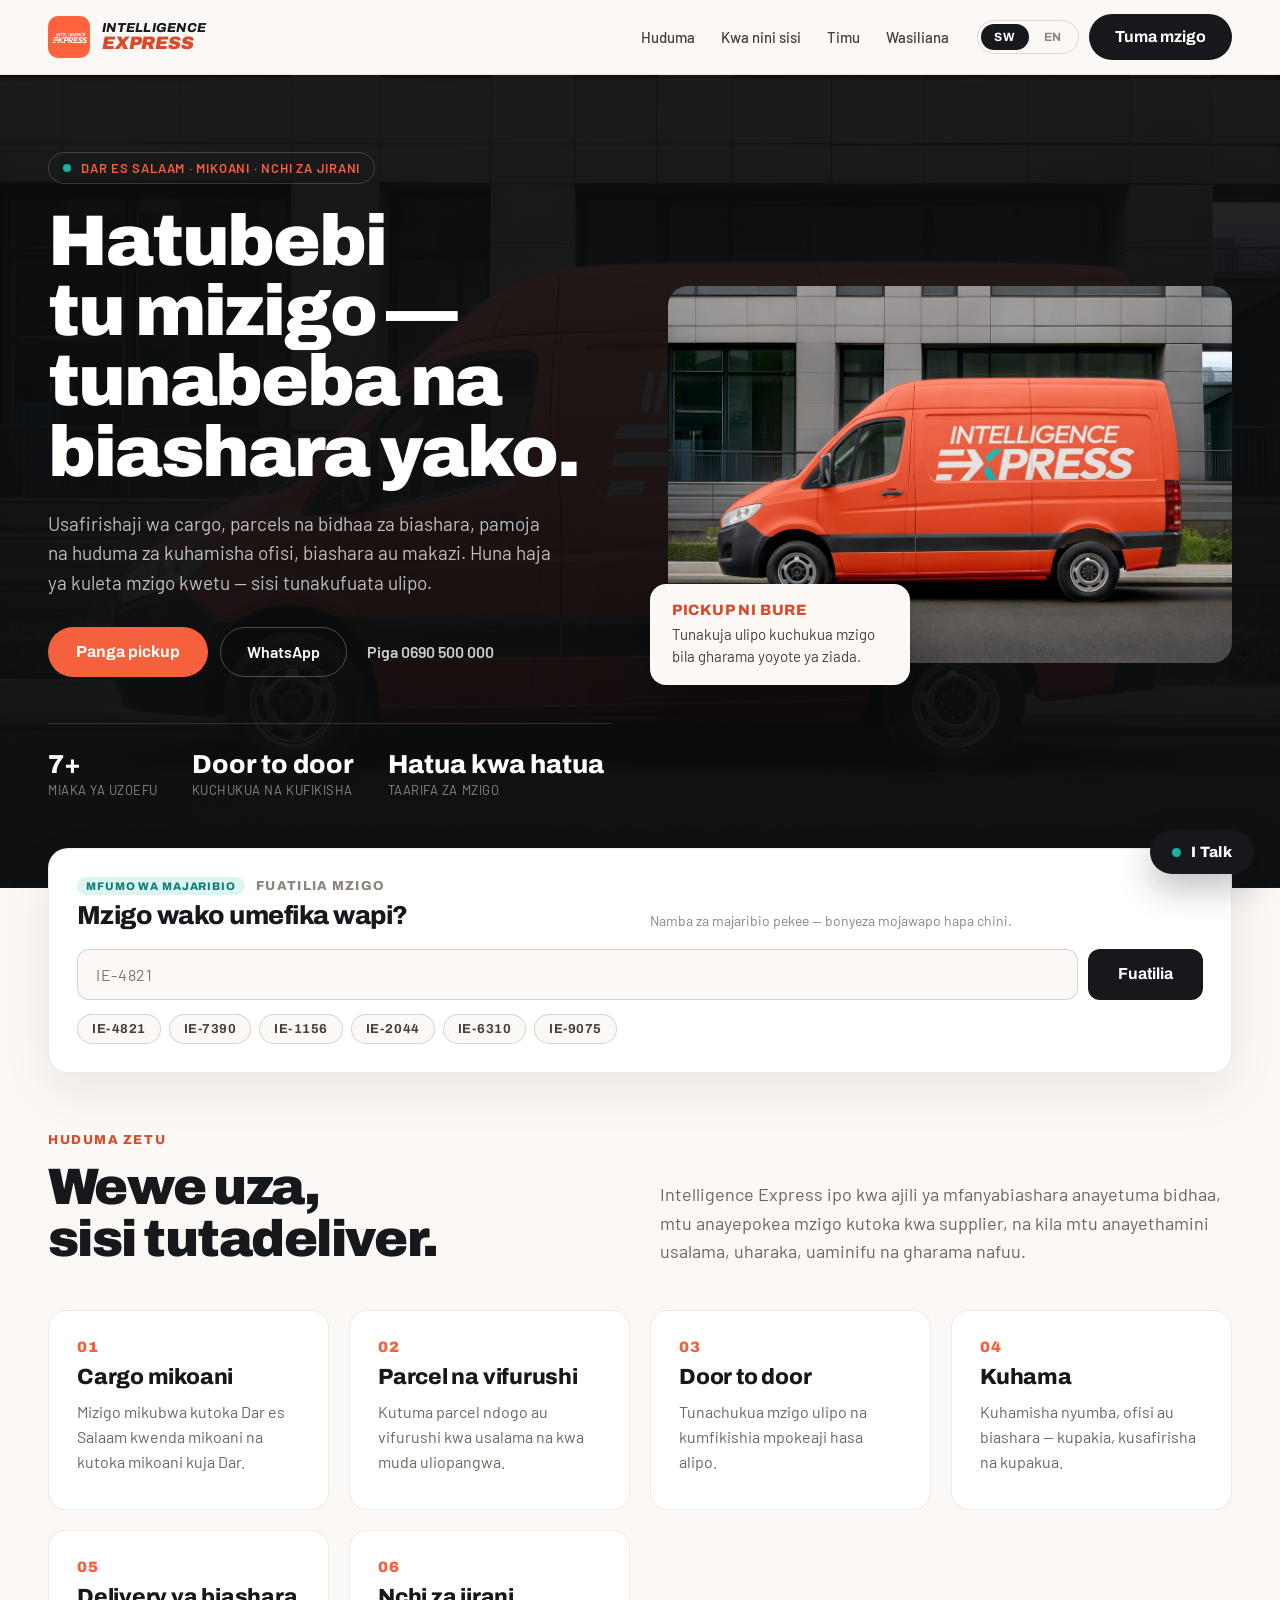
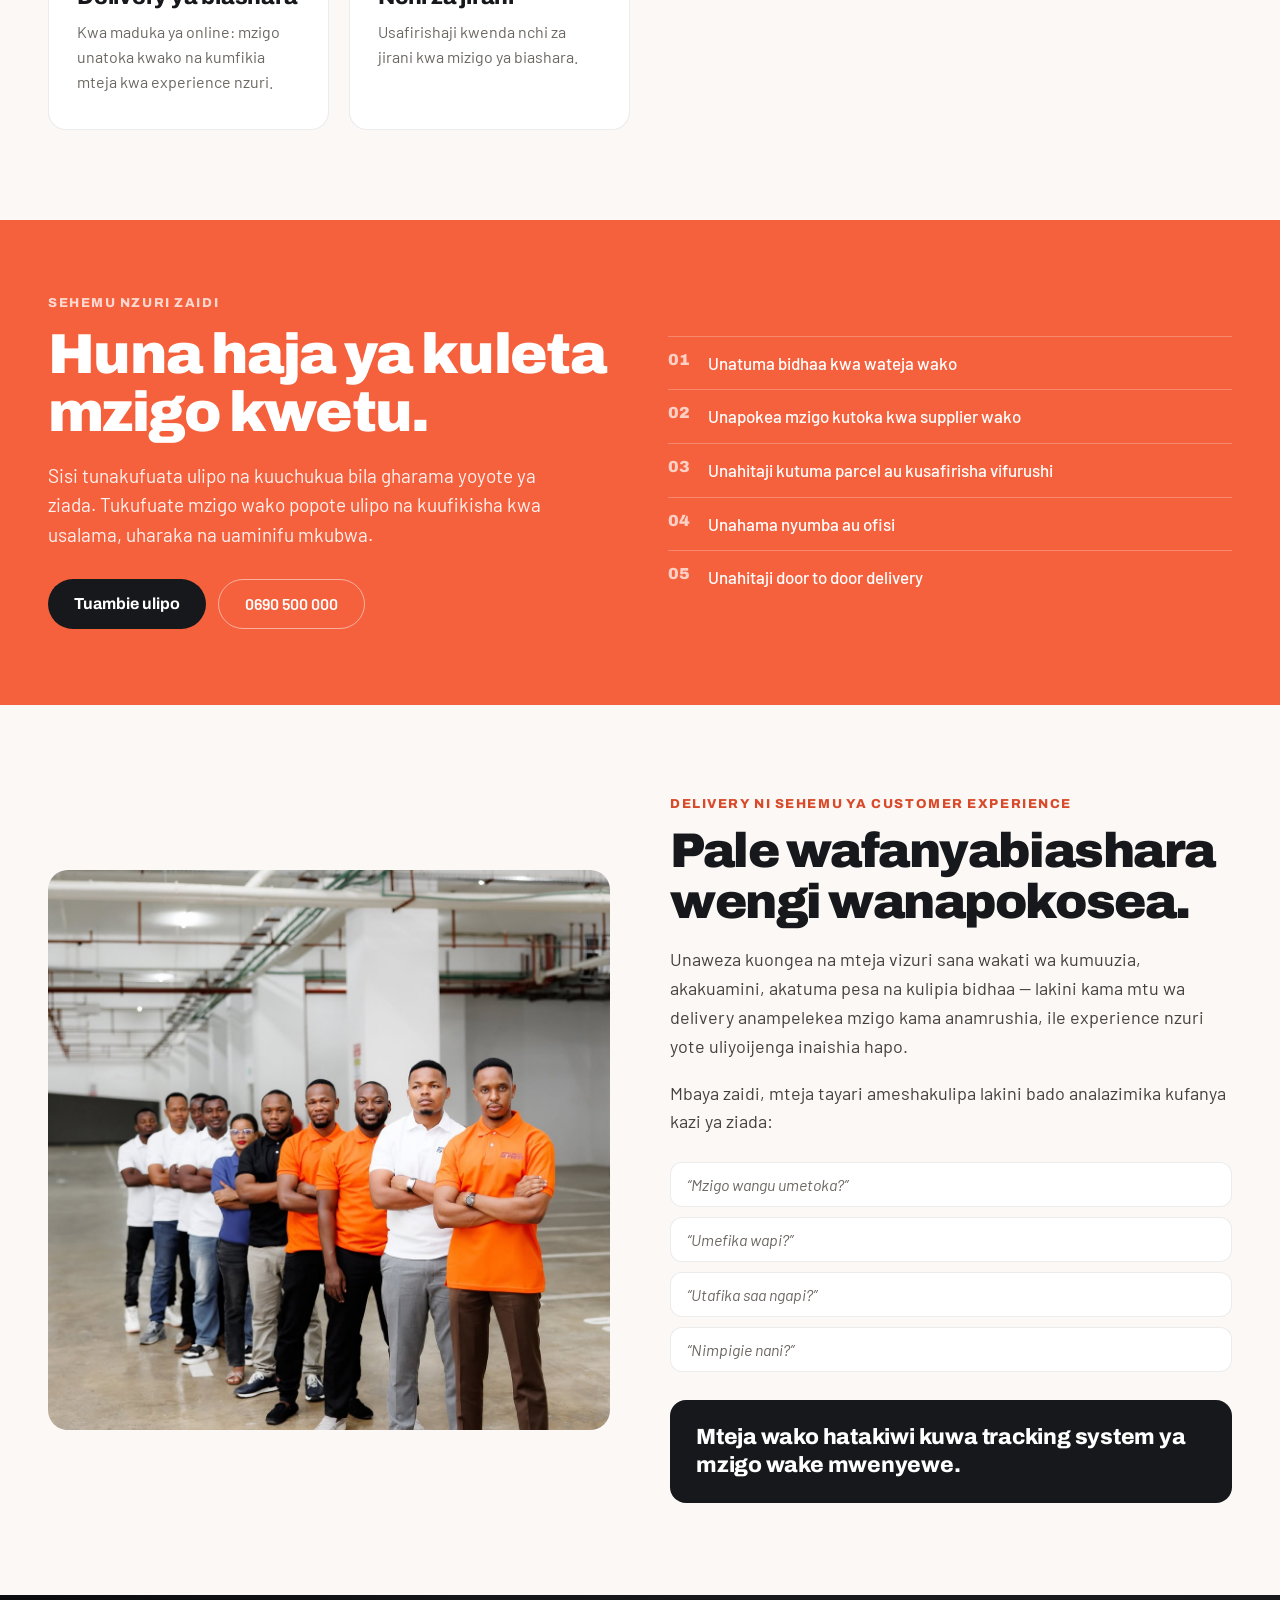
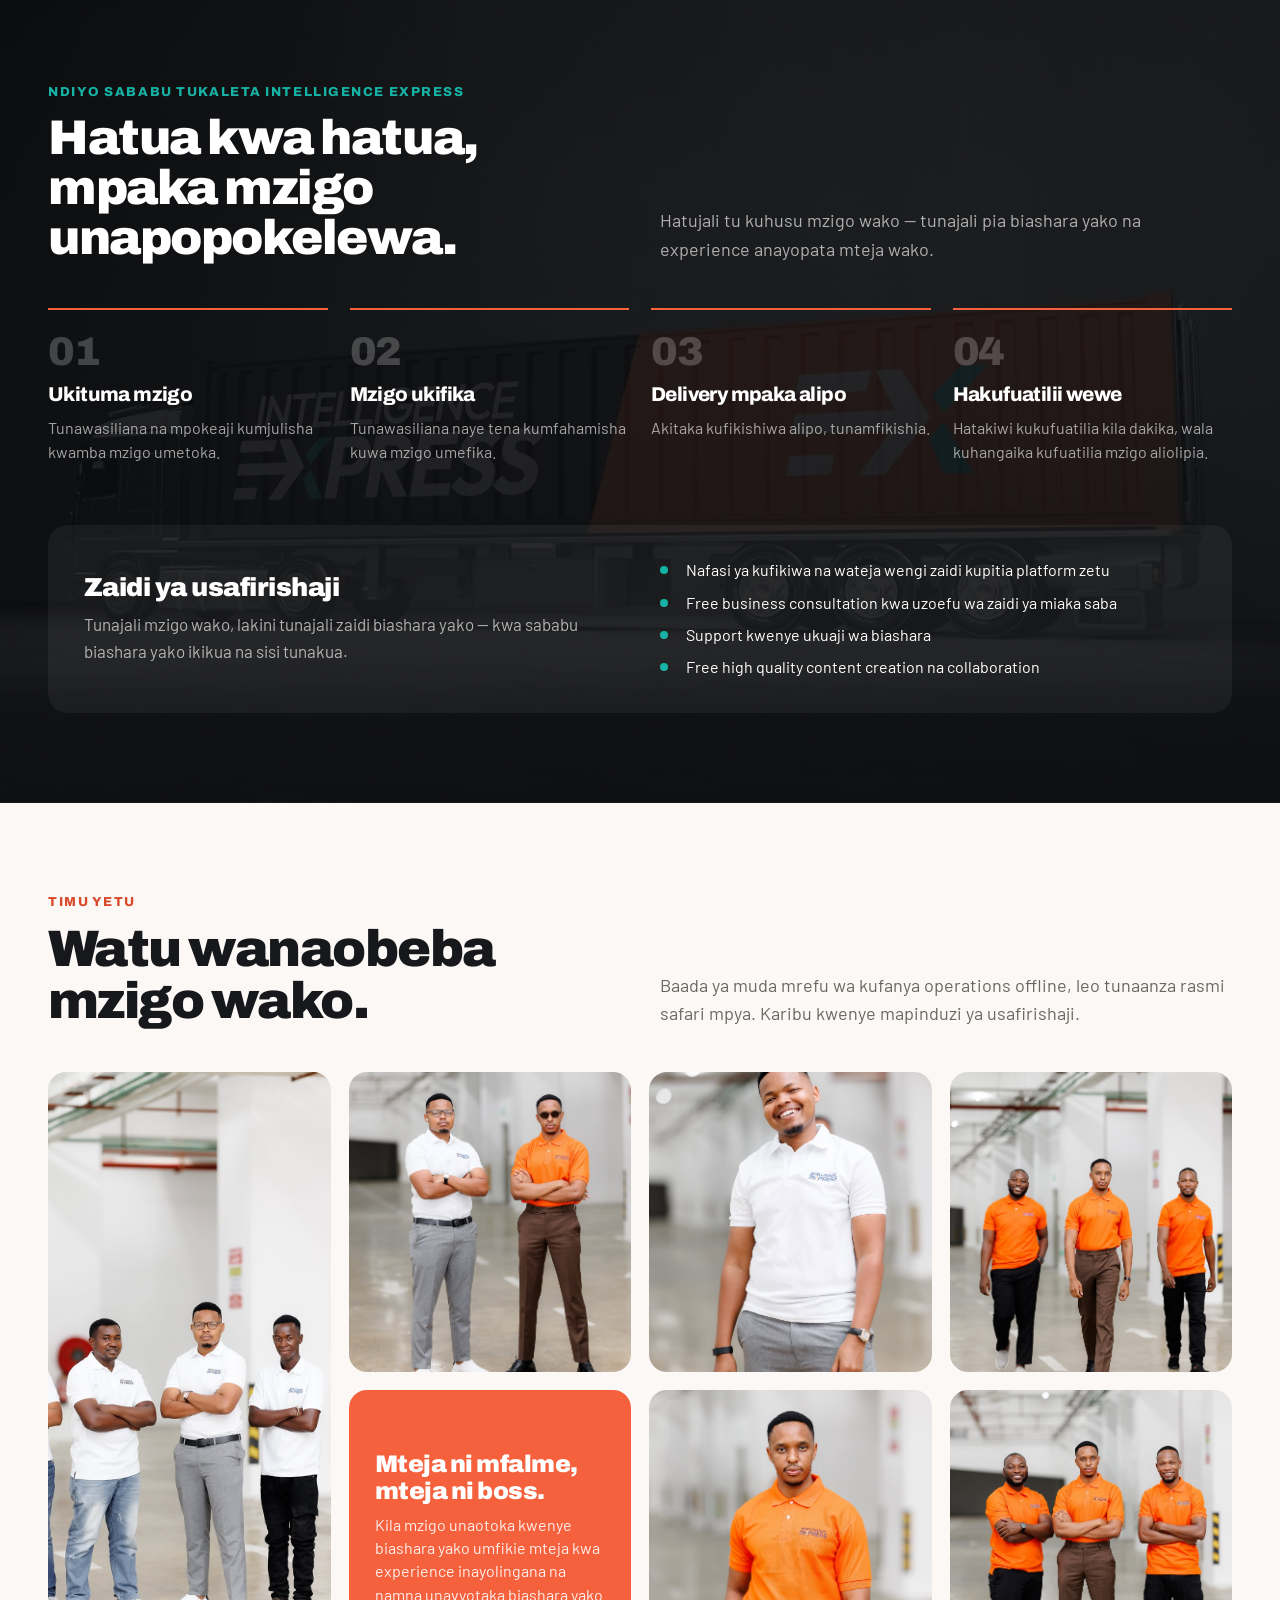
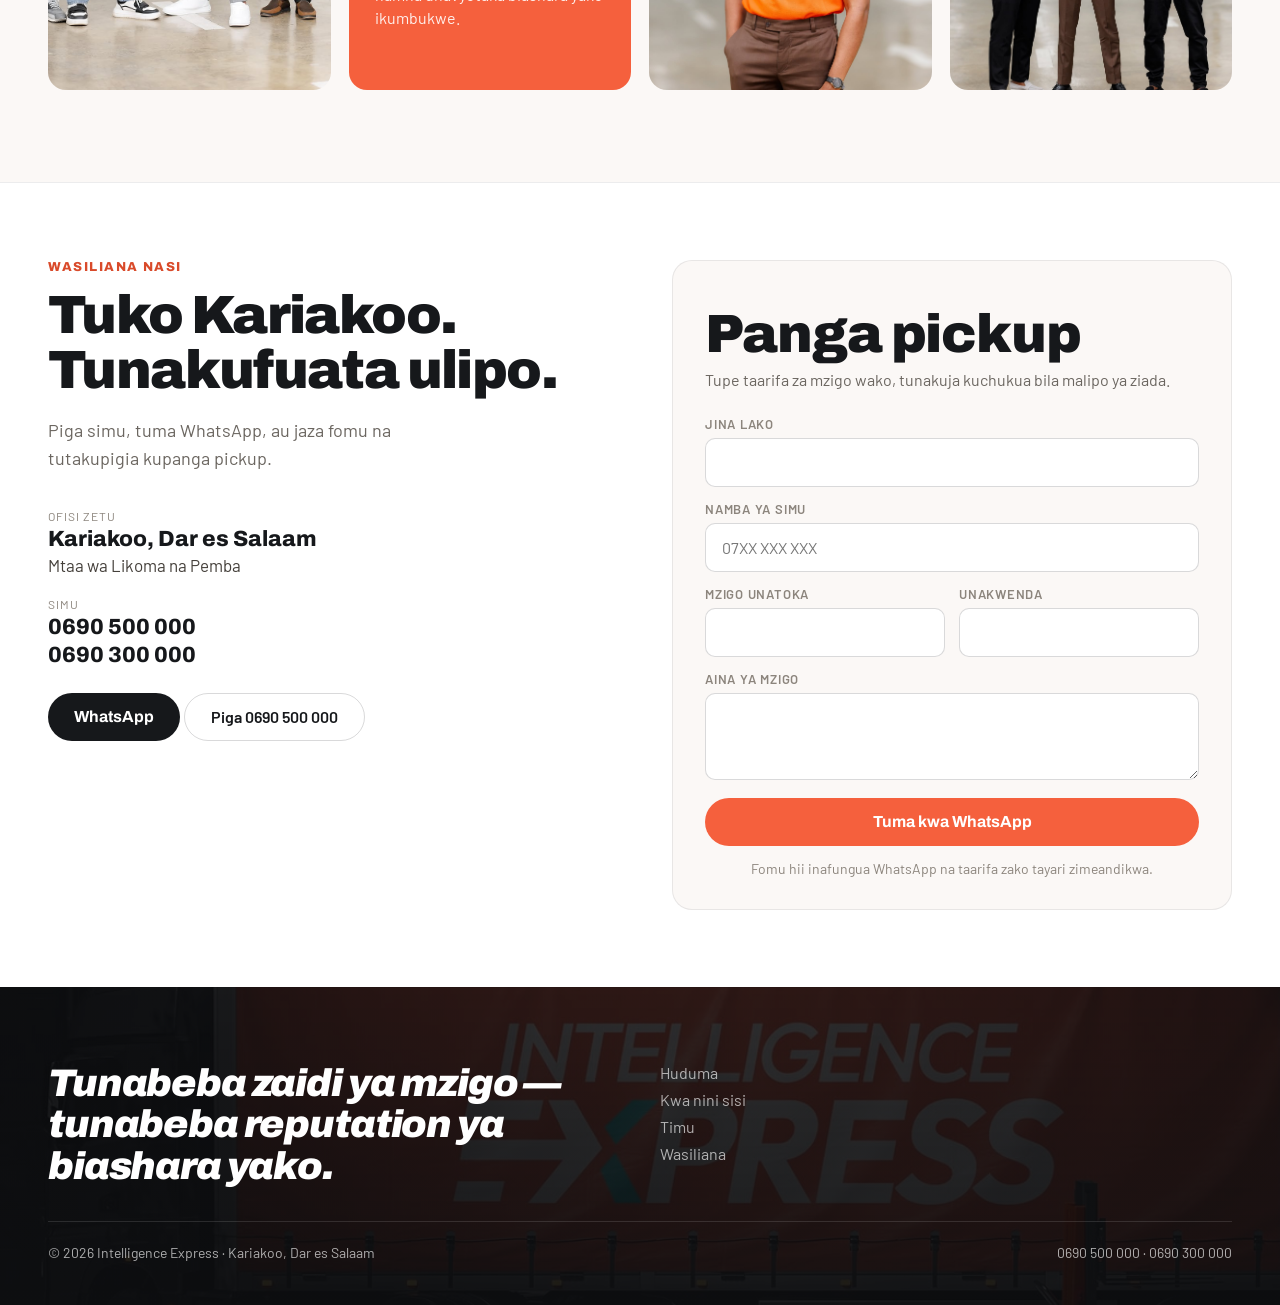
==== commit edaf91cc: "Fix the mobile menu landing on top of the logo .header-inner was a flex row with no flex-wrap, so an" ====
--- a/index.html
+++ b/index.html
@@ -67,6 +67,7 @@
       <a href="#kwanini" data-i18n="navWhy">Kwa nini sisi</a>
       <a href="#timu" data-i18n="navTeam">Timu</a>
       <a href="#wasiliana" data-i18n="navContact">Wasiliana</a>
+      <a class="btn btn-orange nav-cta" href="https://wa.me/255690500000" target="_blank" rel="noopener" data-i18n="navCta">Tuma mzigo</a>
     </nav>
 
     <div class="header-actions">
--- a/css/styles.css
+++ b/css/styles.css
@@ -205,6 +205,8 @@
 .header-inner {
   display: flex;
   align-items: center;
+  /* Without wrap, the open mobile menu has nowhere to go and lands on the logo */
+  flex-wrap: wrap;
   gap: 18px 28px;
   padding-top: 14px;
   padding-bottom: 14px;
@@ -288,7 +290,14 @@
   height: 2px;
   background: var(--ink);
   border-radius: 2px;
-}
+  transition: transform 200ms ease, opacity 140ms ease;
+}
+/* Hamburger folds into an X while the menu is open */
+.nav-toggle[aria-expanded="true"] .nav-toggle-bar:nth-child(1) { transform: translateY(7px) rotate(45deg); }
+.nav-toggle[aria-expanded="true"] .nav-toggle-bar:nth-child(2) { opacity: 0; }
+.nav-toggle[aria-expanded="true"] .nav-toggle-bar:nth-child(3) { transform: translateY(-7px) rotate(-45deg); }
+
+.nav-cta { display: none; }
 
 /* ---------- Hero ---------- */
 
@@ -1001,6 +1010,17 @@
   to { opacity: 1; transform: none; }
 }
 
+@keyframes ie-drop {
+  from { opacity: 0; transform: translateY(-8px); }
+  to { opacity: 1; transform: none; }
+}
+
+/* An open menu sits over page content — no translucency while it's down. */
+.site-header:has(.site-nav.is-open) {
+  background: var(--paper);
+  box-shadow: 0 18px 40px rgba(22, 24, 27, 0.1);
+}
+
 /* ---------- I Talk assistant ---------- */
 
 .italk-launch {
@@ -1192,19 +1212,58 @@
 @media (max-width: 880px) {
   .nav-toggle { display: flex; }
 
+  /* The menu is its own row below the brand — a full-width sheet, not a
+     wrapped list, so it never crowds the logo or the language toggle. */
   .site-nav {
     display: none;
     order: 3;
-    width: 100%;
+    flex: 0 0 100%;
     margin-left: 0;
     flex-direction: column;
-    align-items: flex-start;
-    gap: 4px;
-    padding: 12px 0 6px;
+    align-items: stretch;
+    gap: 0;
+    padding: 4px 0 2px;
+    margin-top: 2px;
     border-top: 1px solid var(--line);
+    animation: ie-drop 200ms ease-out;
   }
   .site-nav.is-open { display: flex; }
-  .site-nav a { padding: 10px 0; font-size: 17px; font-weight: 600; }
+
+  .site-nav a {
+    display: flex;
+    align-items: center;
+    justify-content: space-between;
+    padding: 15px 2px;
+    font-family: var(--display);
+    font-weight: 700;
+    font-size: 17px;
+    letter-spacing: -0.01em;
+    color: var(--ink);
+    border-bottom: 1px solid var(--line);
+  }
+  .site-nav a::after {
+    content: "";
+    width: 7px; height: 7px;
+    border-right: 2px solid var(--muted-2);
+    border-bottom: 2px solid var(--muted-2);
+    transform: rotate(-45deg);
+    transition: transform 160ms ease, border-color 160ms ease;
+  }
+  .site-nav a:hover { color: var(--rust); }
+  .site-nav a:hover::after { border-color: var(--rust); transform: rotate(-45deg) translate(2px, 2px); }
+
+  /* The header CTA has no room on the top row; it lives in the menu instead. */
+  /* Qualified with the element so it outranks the `.site-nav a` row rule above */
+  .site-nav a.nav-cta {
+    display: inline-flex;
+    justify-content: center;
+    margin: 14px 0 6px;
+    padding: 16px 24px;
+    border-bottom: 0;
+    color: #fff;
+  }
+  .site-nav a.nav-cta::after { content: none; }
+  .site-nav a.nav-cta:hover { color: #fff; background: var(--ink); }
 
   .header-actions { order: 2; margin-left: 12px; }
   .header-actions .btn-dark { display: none; }
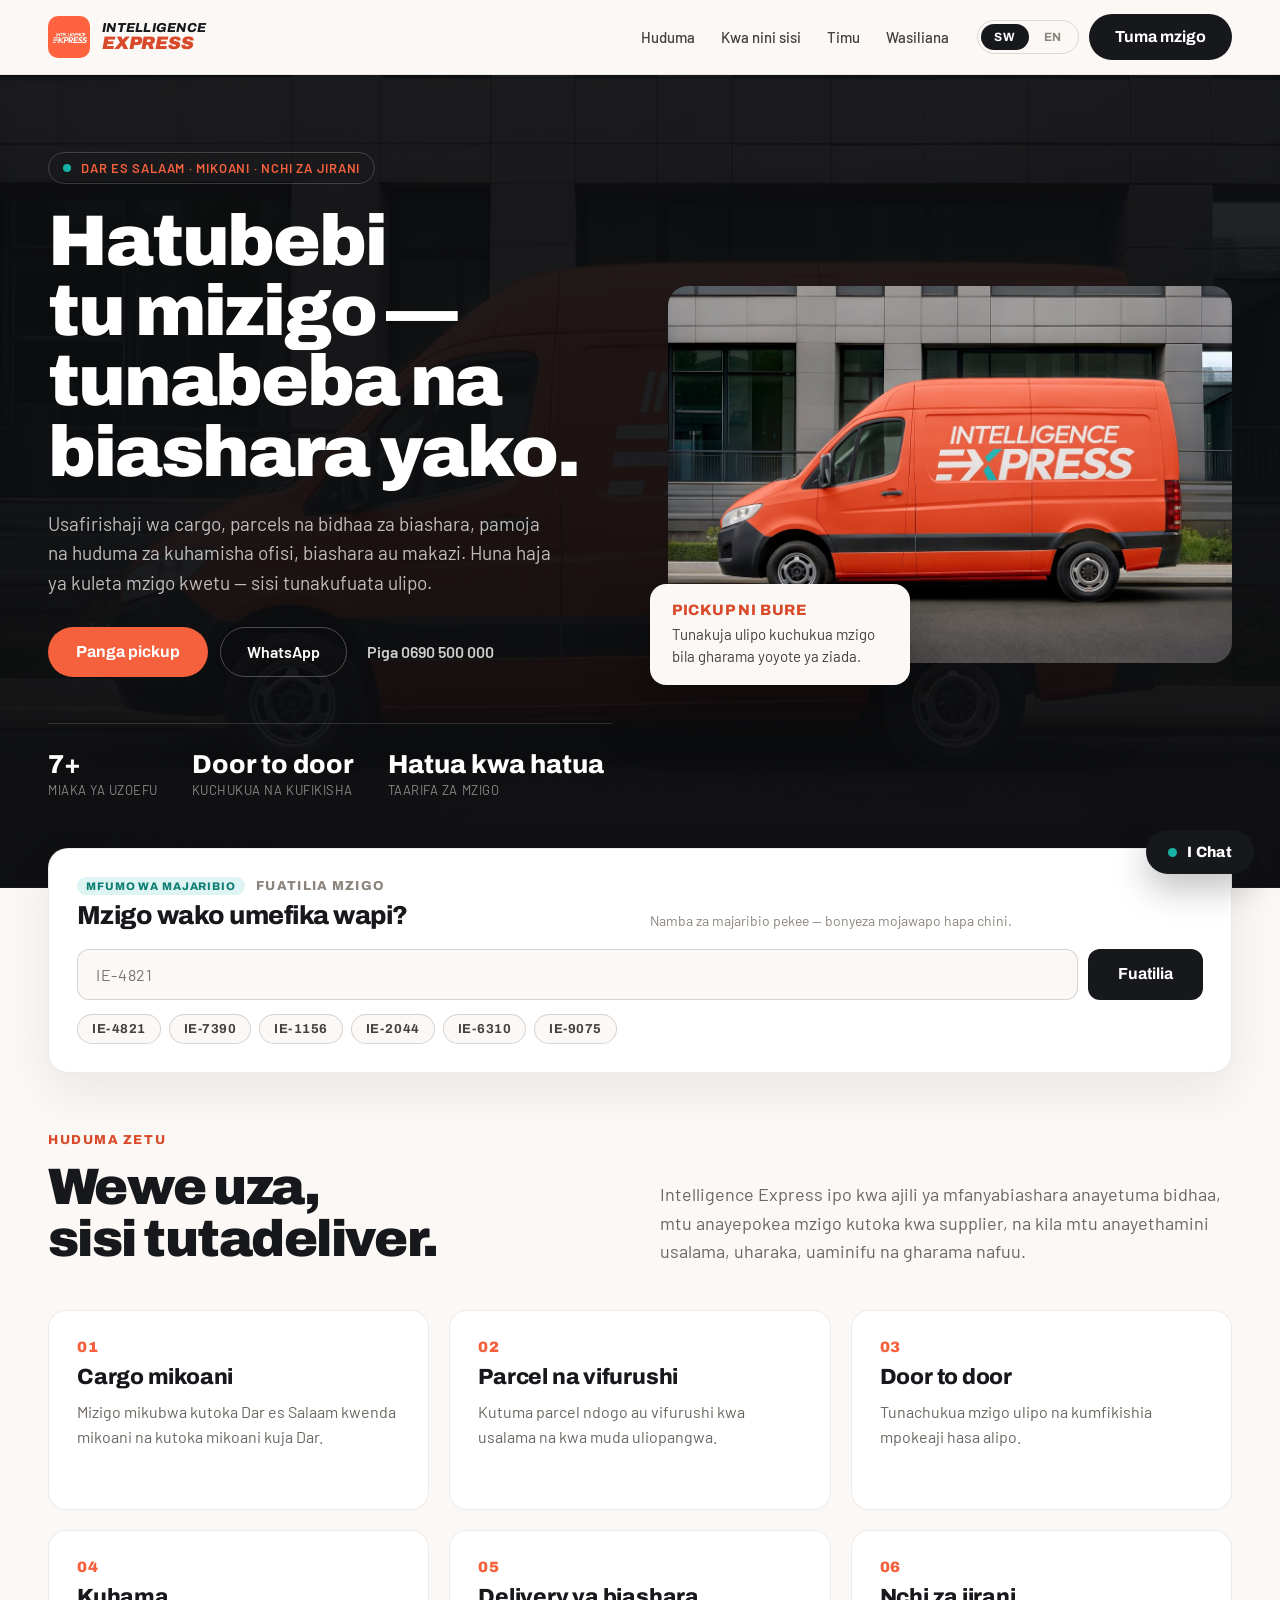
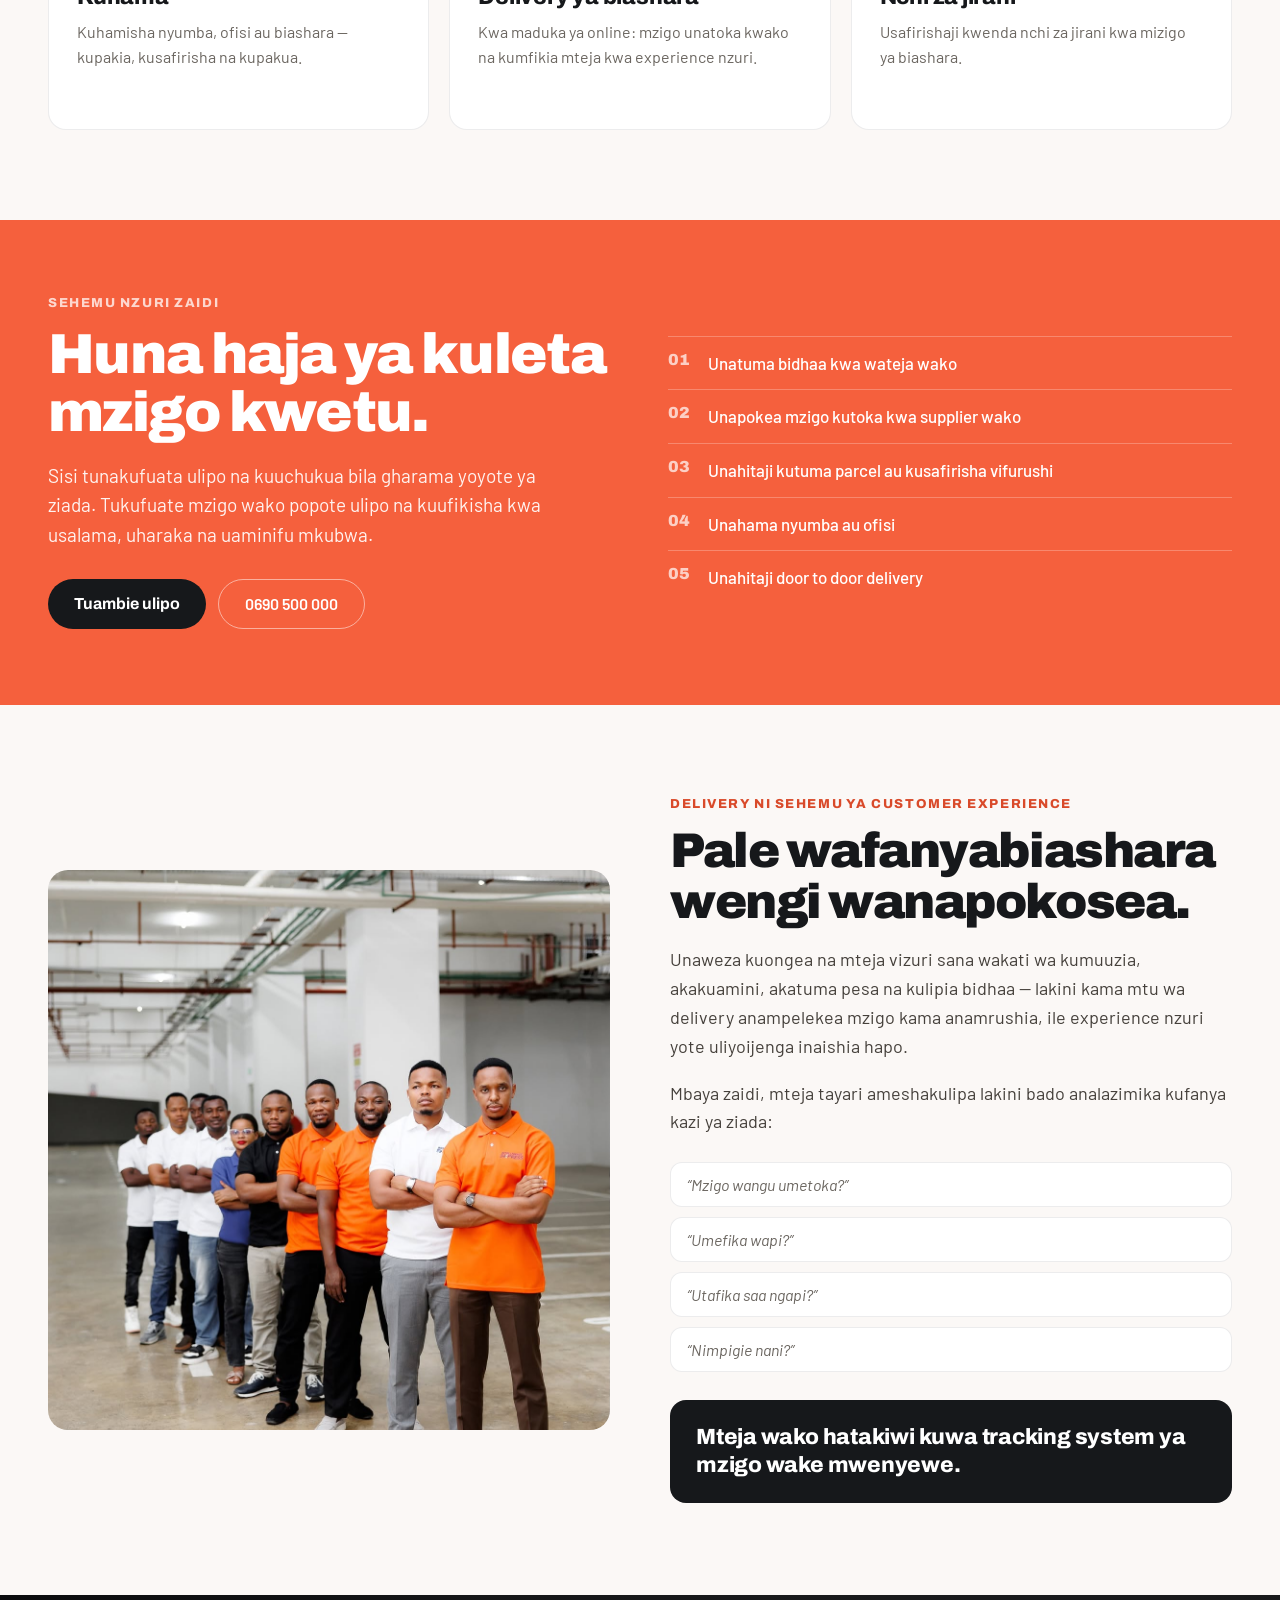
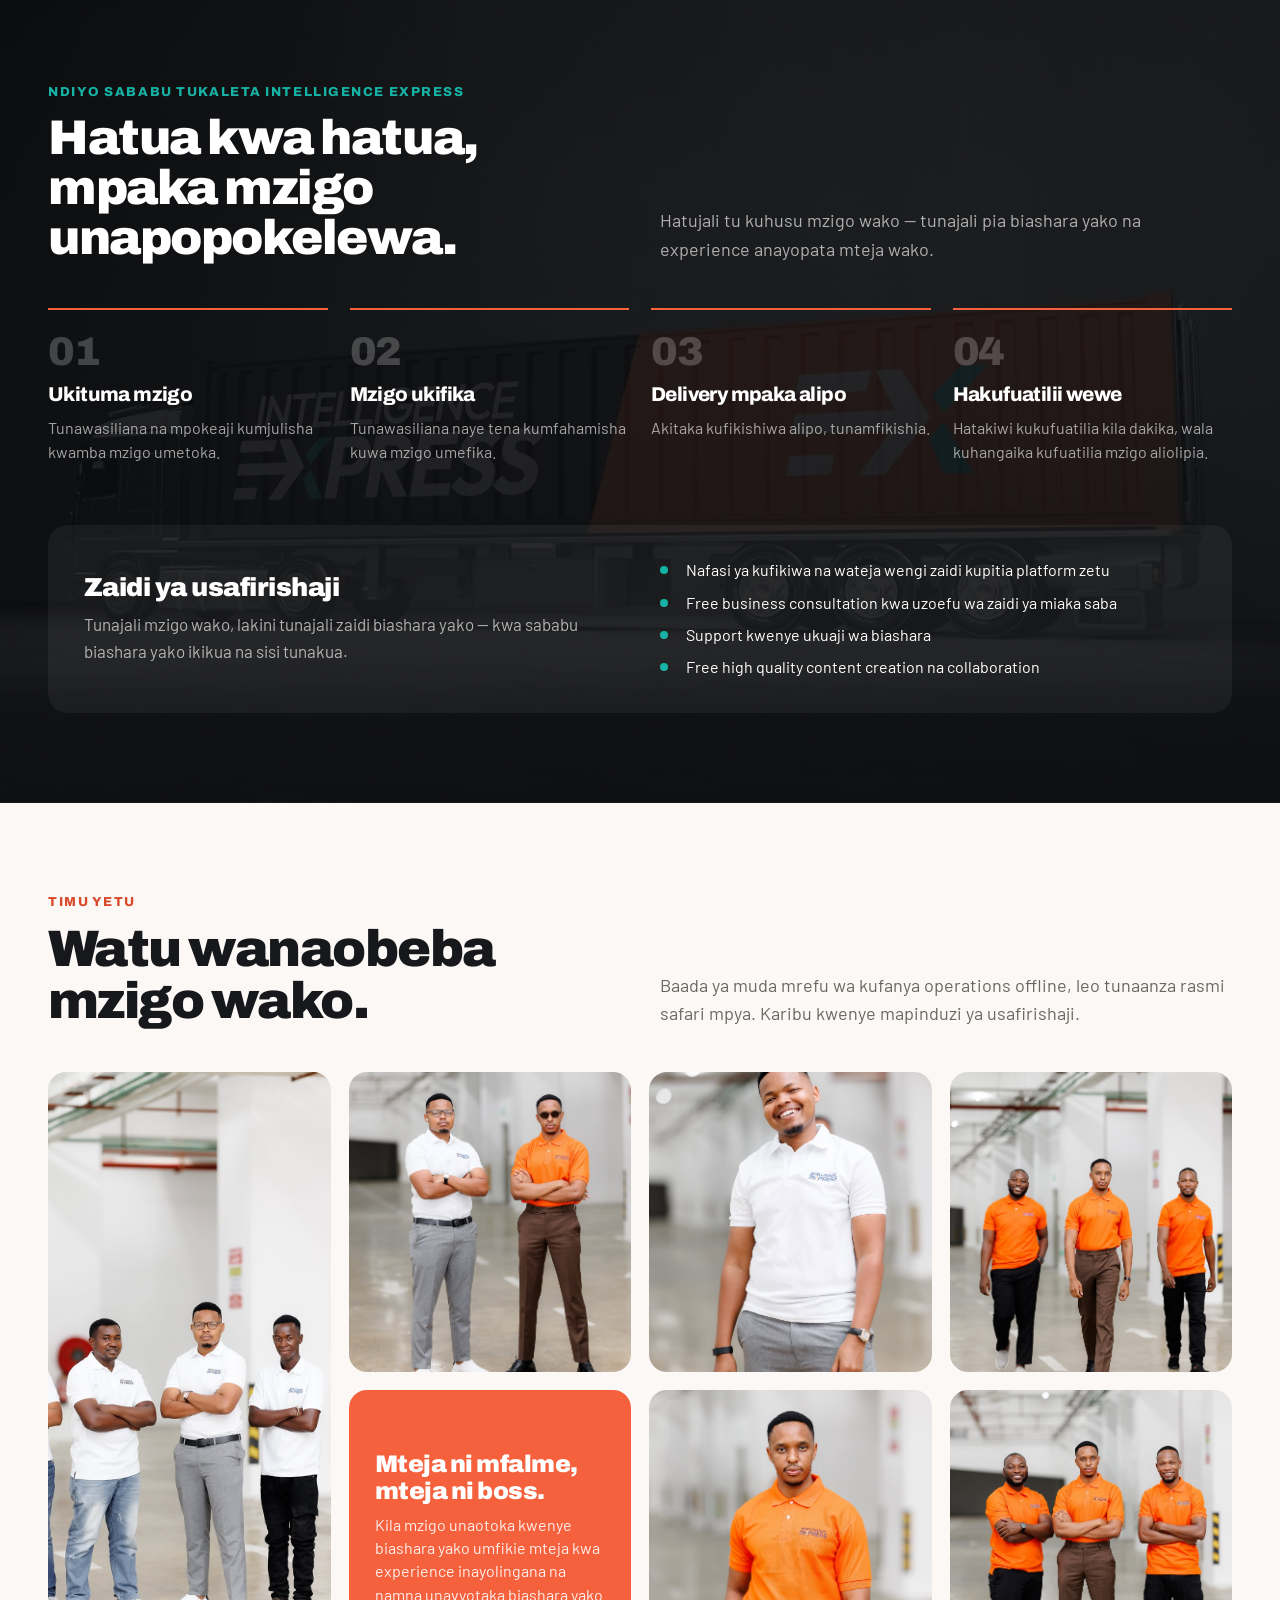
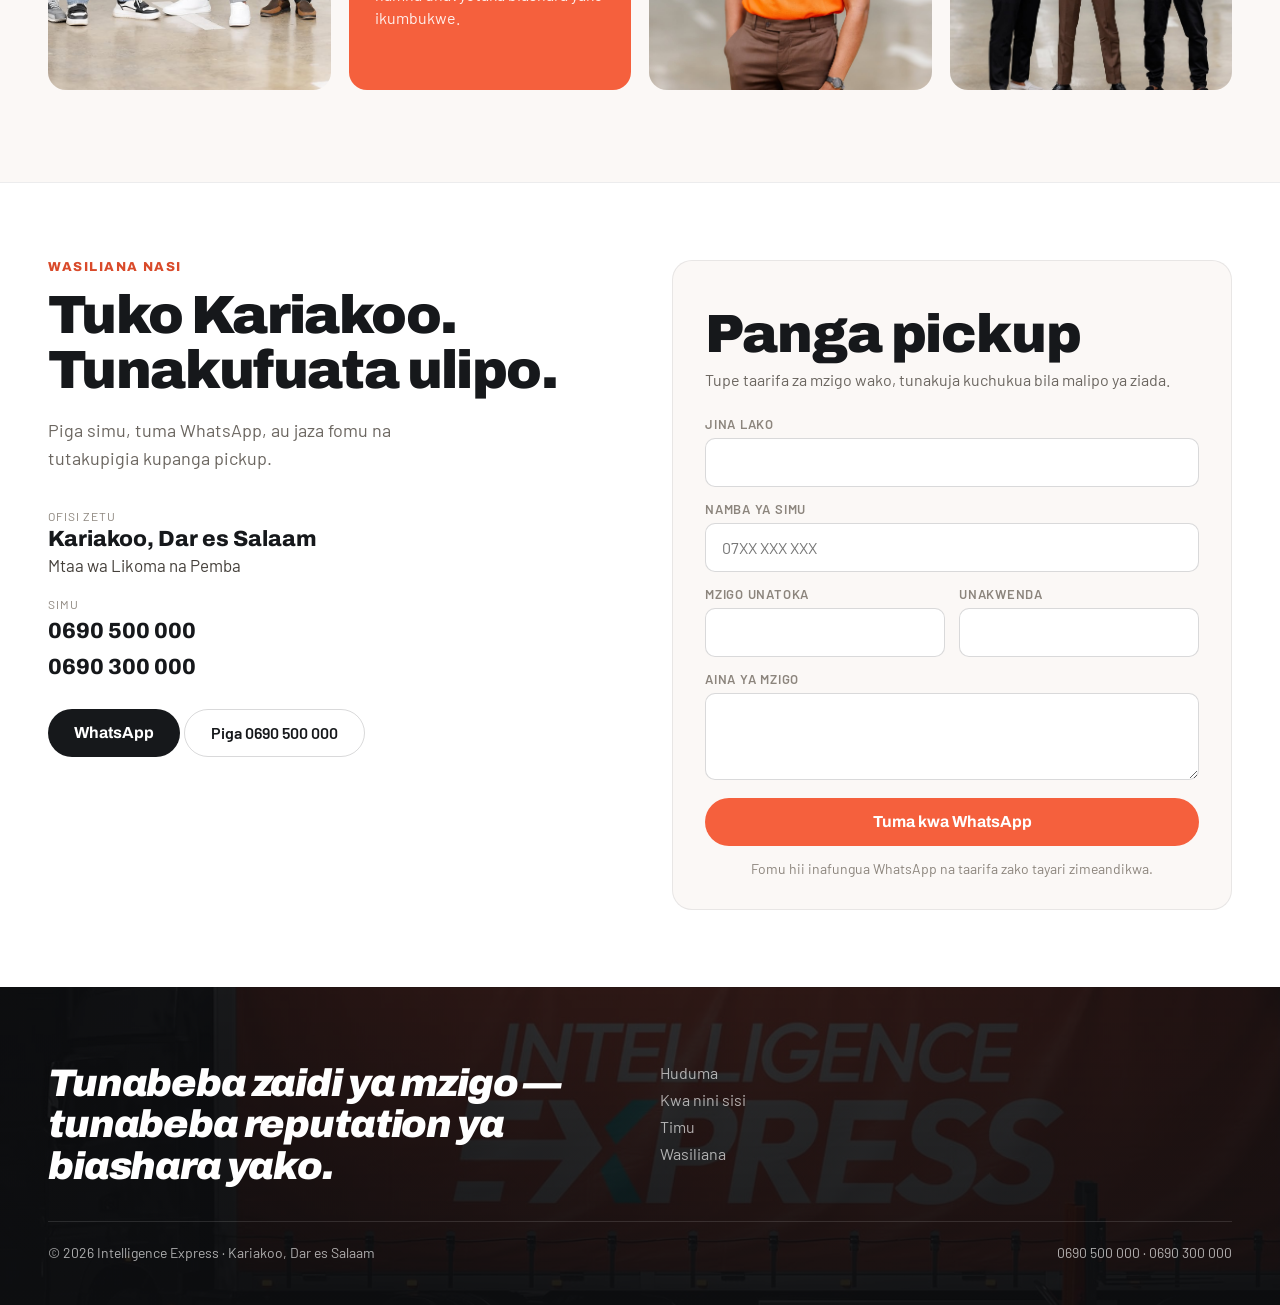
==== commit 46b2f06b: "Rename the assistant to I Chat, and fix the stale-stylesheet bug Renamed throughout - visible name, " ====
--- a/index.html
+++ b/index.html
@@ -21,7 +21,10 @@
 <link rel="preconnect" href="https://fonts.googleapis.com" />
 <link rel="preconnect" href="https://fonts.gstatic.com" crossorigin />
 <link href="https://fonts.googleapis.com/css2?family=Archivo:ital,wght@0,400;0,600;0,700;0,800;0,900;1,800;1,900&family=Barlow:ital,wght@0,400;0,500;0,600;1,500&display=swap" rel="stylesheet" />
-<link rel="stylesheet" href="css/styles.css" />
+<!-- ?v= is a cache buster: phones that cached the old stylesheet under the
+     previous one-day Cache-Control header need a new URL to fetch it again.
+     Bump it whenever a change must reach returning visitors immediately. -->
+<link rel="stylesheet" href="css/styles.css?v=2" />
 
 <script type="application/ld+json">
 {
@@ -436,39 +439,39 @@
   </div>
 </div>
 
-<!-- I Talk — automated assistant. Answers common questions and hands anything
+<!-- I Chat — automated assistant. Answers common questions and hands anything
      it cannot answer to WhatsApp. No model API is called from this page. -->
-<button class="italk-launch" id="italk-launch" type="button" aria-expanded="false" aria-controls="italk-panel">
-  <span class="italk-launch-dot" aria-hidden="true"></span>
-  <span class="italk-launch-text">I&nbsp;Talk</span>
+<button class="ichat-launch" id="ichat-launch" type="button" aria-expanded="false" aria-controls="ichat-panel">
+  <span class="ichat-launch-dot" aria-hidden="true"></span>
+  <span class="ichat-launch-text">I&nbsp;Chat</span>
 </button>
 
-<section class="italk" id="italk-panel" aria-labelledby="italk-title" hidden>
-  <header class="italk-head">
+<section class="ichat" id="ichat-panel" aria-labelledby="ichat-title" hidden>
+  <header class="ichat-head">
     <div>
-      <h2 id="italk-title">I Talk</h2>
-      <p data-i18n="italkTagline">Msaidizi wa Intelligence Express</p>
-    </div>
-    <button class="italk-close" id="italk-close" type="button" aria-label="Funga">×</button>
+      <h2 id="ichat-title">I Chat</h2>
+      <p data-i18n="ichatTagline">Msaidizi wa Intelligence Express</p>
+    </div>
+    <button class="ichat-close" id="ichat-close" type="button" aria-label="Funga">×</button>
   </header>
 
-  <div class="italk-log" id="italk-log" role="log" aria-live="polite" aria-atomic="false"></div>
-
-  <div class="italk-chips" id="italk-chips"></div>
-
-  <form class="italk-form" id="italk-form" novalidate>
-    <label class="sr-only" for="italk-input" data-i18n="italkInputLabel">Andika ujumbe</label>
-    <input id="italk-input" name="message" type="text" autocomplete="off"
-           data-placeholder-i18n="italkPlaceholder" placeholder="Andika swali lako..." />
-    <button class="italk-send" type="submit" aria-label="Tuma">
+  <div class="ichat-log" id="ichat-log" role="log" aria-live="polite" aria-atomic="false"></div>
+
+  <div class="ichat-chips" id="ichat-chips"></div>
+
+  <form class="ichat-form" id="ichat-form" novalidate>
+    <label class="sr-only" for="ichat-input" data-i18n="ichatInputLabel">Andika ujumbe</label>
+    <input id="ichat-input" name="message" type="text" autocomplete="off"
+           data-placeholder-i18n="ichatPlaceholder" placeholder="Andika swali lako..." />
+    <button class="ichat-send" type="submit" aria-label="Tuma">
       <span aria-hidden="true">→</span>
     </button>
   </form>
 
-  <p class="italk-note" data-i18n="italkNote">Majibu ya haraka ya maswali ya kawaida. Kwa bei na maelezo zaidi, tunakuunganisha WhatsApp.</p>
+  <p class="ichat-note" data-i18n="ichatNote">Majibu ya haraka ya maswali ya kawaida. Kwa bei na maelezo zaidi, tunakuunganisha WhatsApp.</p>
 </section>
 
-<script src="js/app.js" defer></script>
-<script src="js/italk.js" defer></script>
+<script src="js/app.js?v=2" defer></script>
+<script src="js/ichat.js?v=2" defer></script>
 </body>
 </html>
--- a/css/styles.css
+++ b/css/styles.css
@@ -314,7 +314,9 @@
 }
 .hero-grid {
   display: grid;
-  grid-template-columns: repeat(auto-fit, minmax(min(320px, 100%), 1fr));
+  /* 400px floor keeps the hero one column through tablet widths — at 320 the
+     two columns landed at ~326px each and the van shrank to a thumbnail. */
+  grid-template-columns: repeat(auto-fit, minmax(min(400px, 100%), 1fr));
   gap: 56px;
   align-items: center;
   padding-top: clamp(48px, 6vw, 84px);
@@ -850,6 +852,9 @@
   font-size: 22px;
   color: var(--ink);
   justify-self: start;
+  /* 22px of text is a 24px-tall tap target; pad it out to a thumb's worth */
+  padding: 10px 0;
+  margin: -6px 0;
 }
 .phone:hover { color: var(--rust); }
 /* .contact-details > div sets display:grid; the button row must stay a flex row */
@@ -1021,9 +1026,9 @@
   box-shadow: 0 18px 40px rgba(22, 24, 27, 0.1);
 }
 
-/* ---------- I Talk assistant ---------- */
-
-.italk-launch {
+/* ---------- I Chat assistant ---------- */
+
+.ichat-launch {
   position: fixed;
   right: clamp(14px, 3vw, 26px);
   bottom: clamp(14px, 3vw, 26px);
@@ -1044,16 +1049,16 @@
   box-shadow: 0 14px 34px rgba(22, 24, 27, 0.28);
   transition: background-color 160ms ease, transform 160ms ease;
 }
-.italk-launch:hover { background: var(--rust); }
-.italk-launch:active { transform: translateY(1px); }
-.italk-launch-dot {
+.ichat-launch:hover { background: var(--rust); }
+.ichat-launch:active { transform: translateY(1px); }
+.ichat-launch-dot {
   width: 9px; height: 9px;
   border-radius: 50%;
   background: var(--teal);
   flex: 0 0 auto;
 }
 
-.italk {
+.ichat {
   position: fixed;
   right: clamp(14px, 3vw, 26px);
   bottom: clamp(14px, 3vw, 26px);
@@ -1070,7 +1075,7 @@
   animation: ie-rise 200ms ease-out;
 }
 
-.italk-head {
+.ichat-head {
   display: flex;
   align-items: flex-start;
   justify-content: space-between;
@@ -1079,14 +1084,14 @@
   background: var(--ink);
   color: #fff;
 }
-.italk-head h2 {
+.ichat-head h2 {
   font-weight: 900;
   font-size: 19px;
   letter-spacing: -0.01em;
 }
-.italk-head p { font-size: 13px; color: rgba(255, 255, 255, 0.66); margin-top: 2px; }
-
-.italk-close {
+.ichat-head p { font-size: 13px; color: rgba(255, 255, 255, 0.66); margin-top: 2px; }
+
+.ichat-close {
   background: none;
   border: 1px solid rgba(255, 255, 255, 0.24);
   width: 32px; height: 32px;
@@ -1098,9 +1103,9 @@
   flex: 0 0 auto;
   transition: background-color 160ms ease;
 }
-.italk-close:hover { background: rgba(255, 255, 255, 0.16); }
-
-.italk-log {
+.ichat-close:hover { background: rgba(255, 255, 255, 0.16); }
+
+.ichat-log {
   flex: 1 1 auto;
   overflow-y: auto;
   padding: 18px;
@@ -1109,7 +1114,7 @@
   align-content: start;
 }
 
-.italk-msg {
+.ichat-msg {
   max-width: 88%;
   padding: 11px 15px;
   border-radius: 16px;
@@ -1118,30 +1123,30 @@
   white-space: pre-line;
   overflow-wrap: break-word;
 }
-.italk-msg.from-bot {
+.ichat-msg.from-bot {
   justify-self: start;
   background: #fff;
   border: 1px solid var(--line);
   border-bottom-left-radius: 5px;
   color: var(--ink);
 }
-.italk-msg.from-user {
+.ichat-msg.from-user {
   justify-self: end;
   background: var(--ink);
   color: #fff;
   border-bottom-right-radius: 5px;
 }
-.italk-msg a { color: var(--rust); text-decoration: underline; }
-.italk-msg.from-user a { color: #fff; }
-
-.italk-chips {
+.ichat-msg a { color: var(--rust); text-decoration: underline; }
+.ichat-msg.from-user a { color: #fff; }
+
+.ichat-chips {
   display: flex;
   flex-wrap: wrap;
   gap: 7px;
   padding: 0 18px 12px;
 }
-.italk-chips:empty { display: none; }
-.italk-chips button {
+.ichat-chips:empty { display: none; }
+.ichat-chips button {
   border: 1px solid var(--line-strong);
   background: #fff;
   color: var(--ink-soft);
@@ -1153,14 +1158,14 @@
   cursor: pointer;
   transition: background-color 160ms ease, color 160ms ease, border-color 160ms ease;
 }
-.italk-chips button:hover { background: var(--orange); border-color: var(--orange); color: #fff; }
-
-.italk-form {
+.ichat-chips button:hover { background: var(--orange); border-color: var(--orange); color: #fff; }
+
+.ichat-form {
   display: flex;
   gap: 8px;
   padding: 0 18px 12px;
 }
-.italk-form input {
+.ichat-form input {
   flex: 1 1 auto;
   min-width: 0;
   padding: 12px 15px;
@@ -1173,9 +1178,9 @@
   outline: none;
   transition: border-color 160ms ease;
 }
-.italk-form input:focus { border-color: var(--orange); }
-
-.italk-send {
+.ichat-form input:focus { border-color: var(--orange); }
+
+.ichat-send {
   flex: 0 0 auto;
   width: 44px; height: 44px;
   border: 0;
@@ -1187,24 +1192,24 @@
   cursor: pointer;
   transition: background-color 160ms ease;
 }
-.italk-send:hover { background: var(--ink); }
-
-.italk-note {
+.ichat-send:hover { background: var(--ink); }
+
+.ichat-note {
   padding: 0 18px 16px;
   font-size: 12px;
   line-height: 1.45;
   color: var(--muted-2);
 }
 
-body.italk-open { overflow: hidden; }
+body.ichat-open { overflow: hidden; }
 
 @media (max-width: 560px) {
-  .italk {
+  .ichat {
     right: 8px; left: 8px; bottom: 8px;
     width: auto;
     max-height: calc(100dvh - 16px);
   }
-  .italk-launch { padding: 13px 18px; font-size: 14px; }
+  .ichat-launch { padding: 13px 18px; font-size: 14px; }
 }
 
 /* ---------- Responsive ---------- */
@@ -1284,6 +1289,10 @@
   .why-grid, .team .wrap, .flow .wrap { padding-top: 64px; padding-bottom: 64px; }
   .value-box { padding: 24px 20px; }
   .form-card, .track-card { border-radius: 16px; }
+  /* The track button was orphaned at its natural width under a full-width input */
+  .track-form { display: grid; gap: 10px; }
+  .track-form input { width: 100%; }
+  .track-form .btn-square { width: 100%; }
 }
 
 /* Small phones: the header row has to give up space to stay on one line */
@@ -1318,6 +1327,19 @@
   .gallery-card { grid-column: 1 / -1; }
 }
 
+/* Desktop rhythm: six services want two rows of three, and the gallery's seven
+   photos plus the card fill a 4x2 grid exactly once the tall photo spans two
+   rows. Left to auto-fit, both drift out of step as the viewport grows. */
+@media (min-width: 881px) {
+  .card-grid { grid-template-columns: repeat(3, 1fr); }
+  .gallery { grid-template-columns: repeat(4, 1fr); }
+}
+
+/* Tablet: three portraits per row reads better than two very large ones */
+@media (min-width: 701px) and (max-width: 880px) {
+  .gallery { grid-template-columns: repeat(3, 1fr); }
+}
+
 @media (max-width: 700px) {
   .gallery { grid-template-columns: repeat(2, 1fr); }
 }
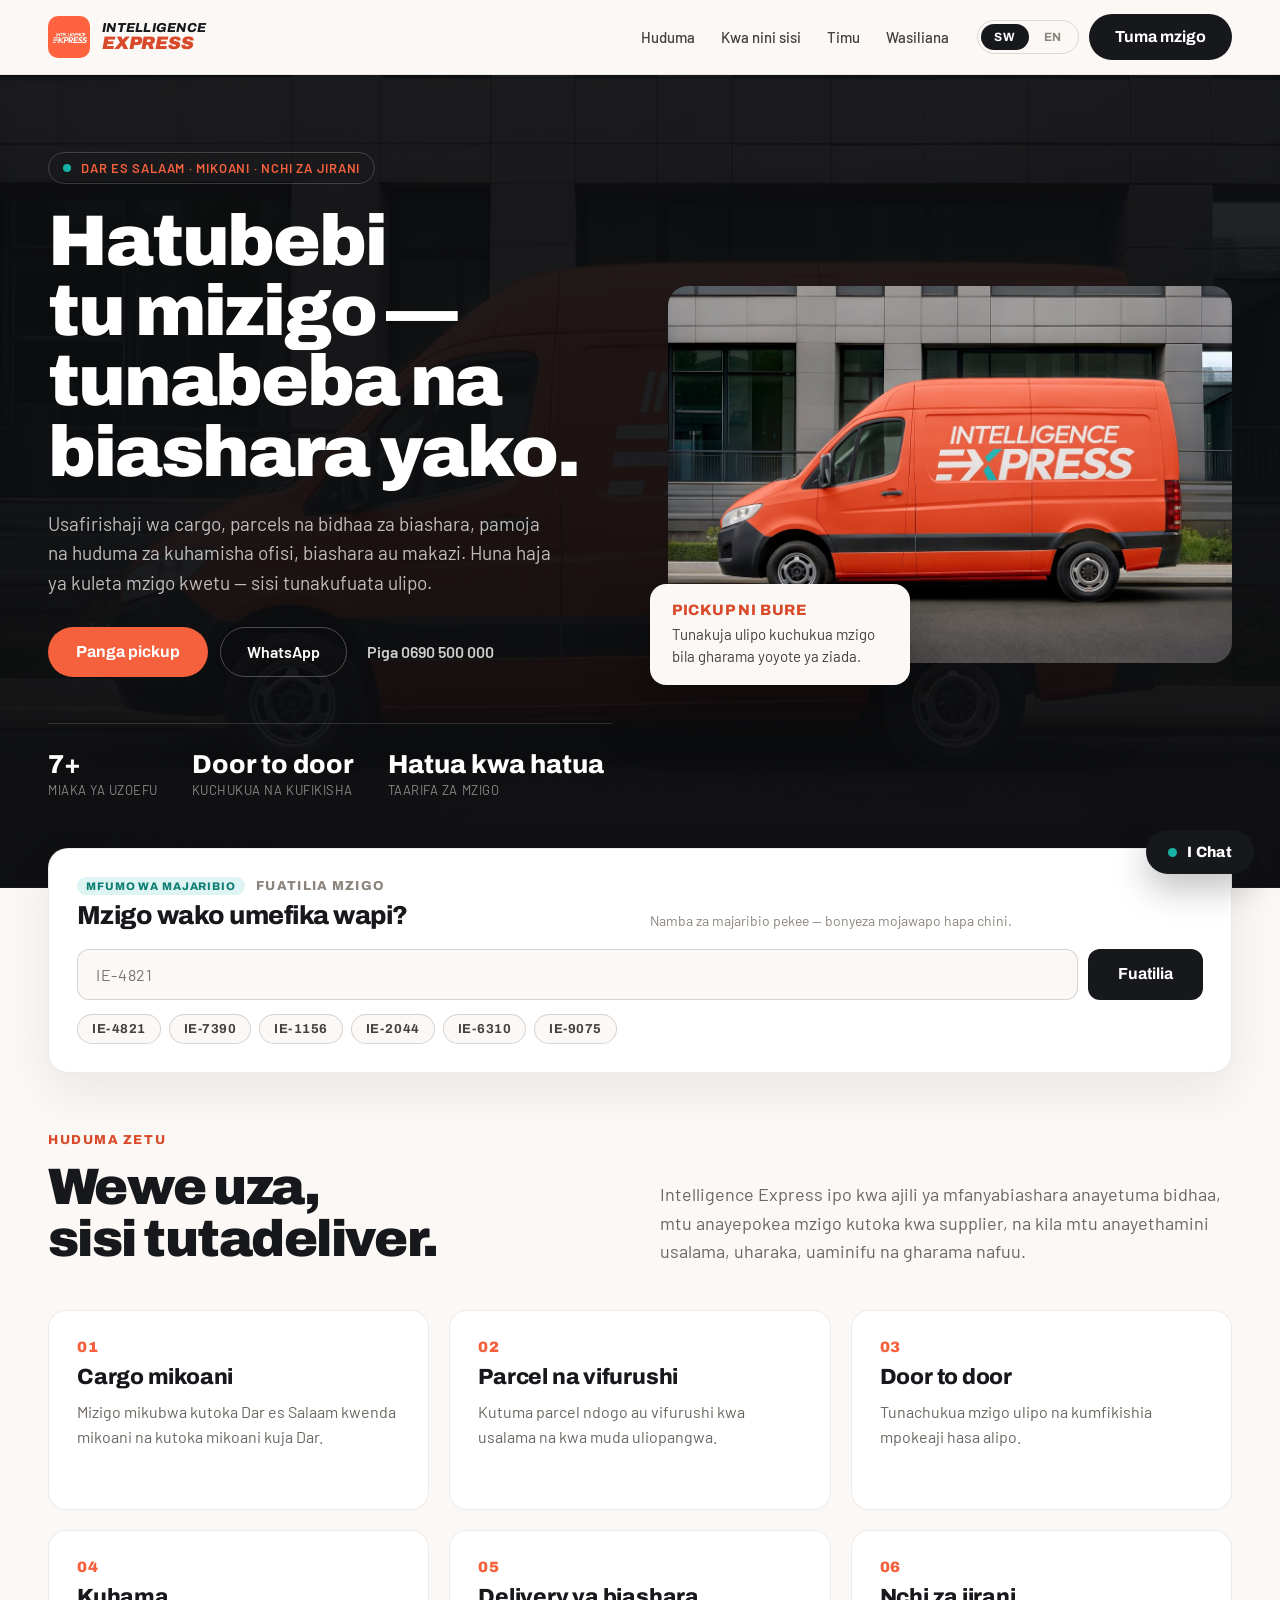
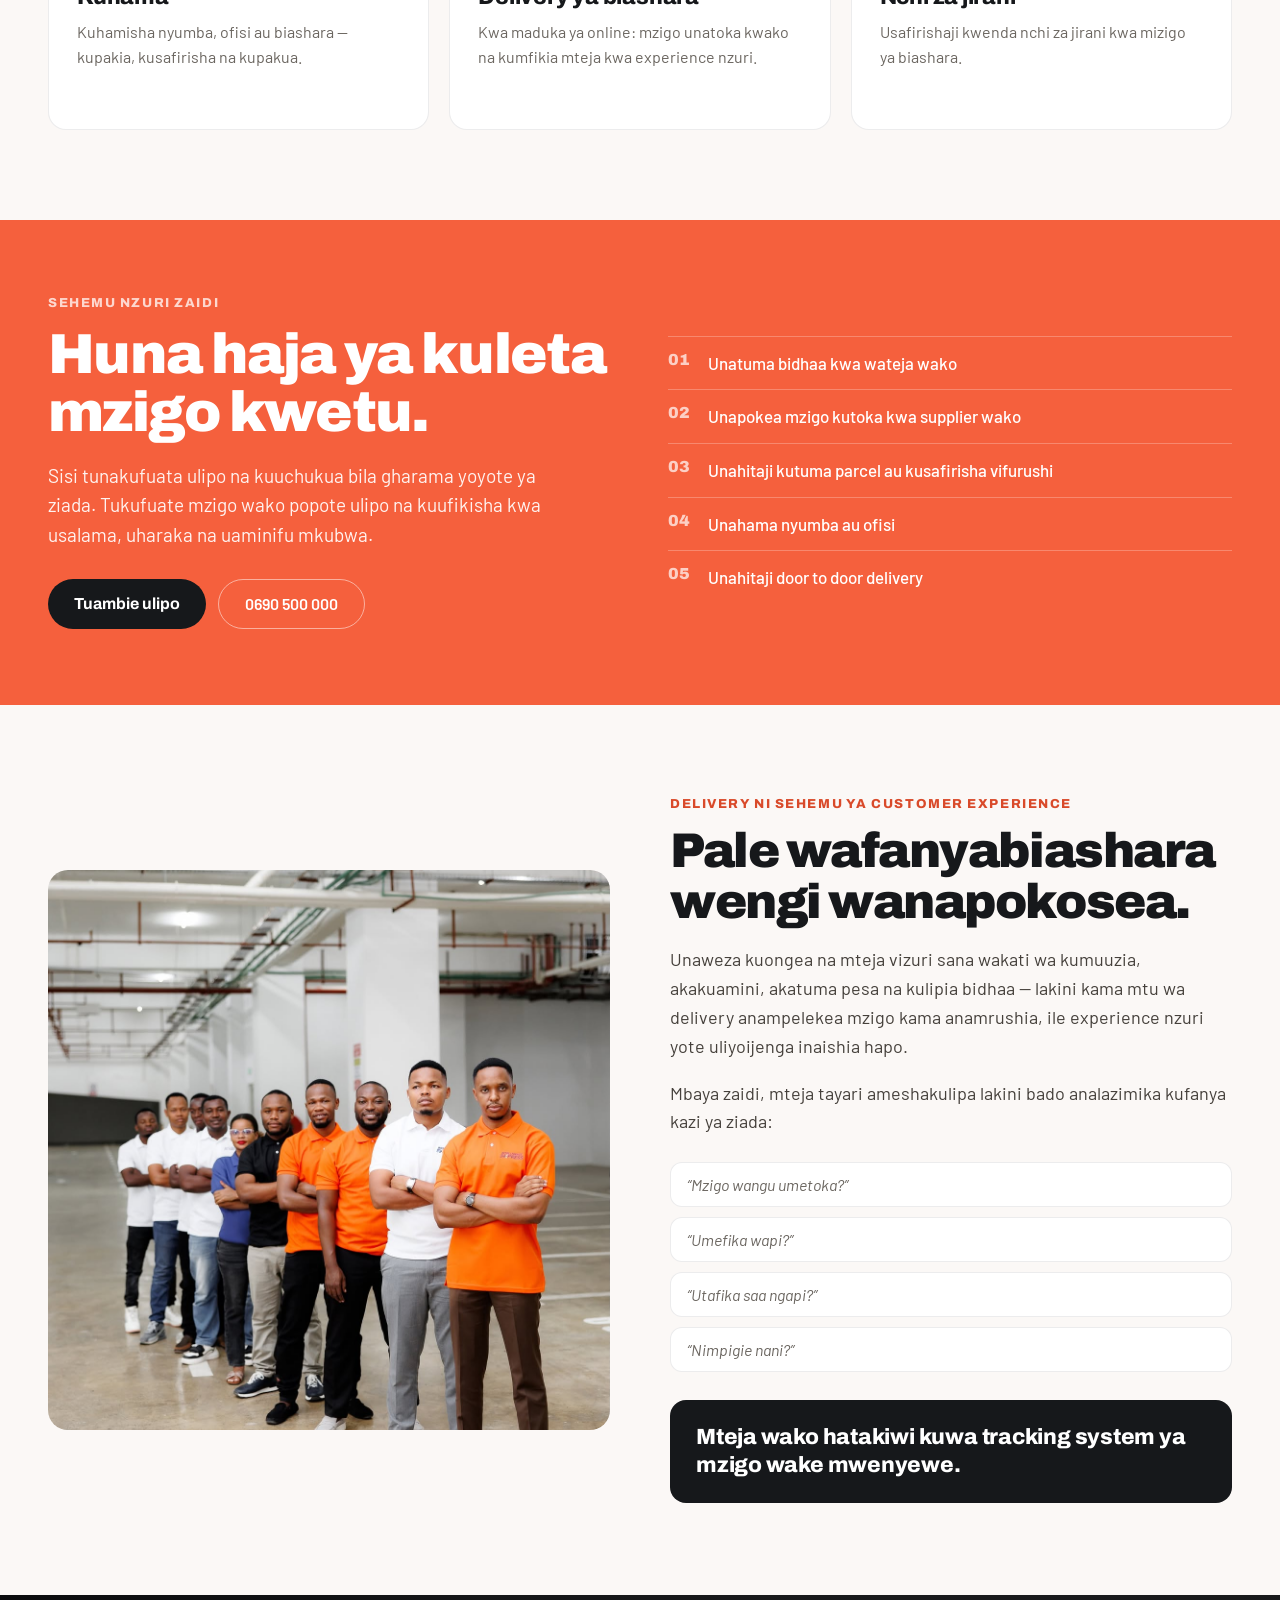
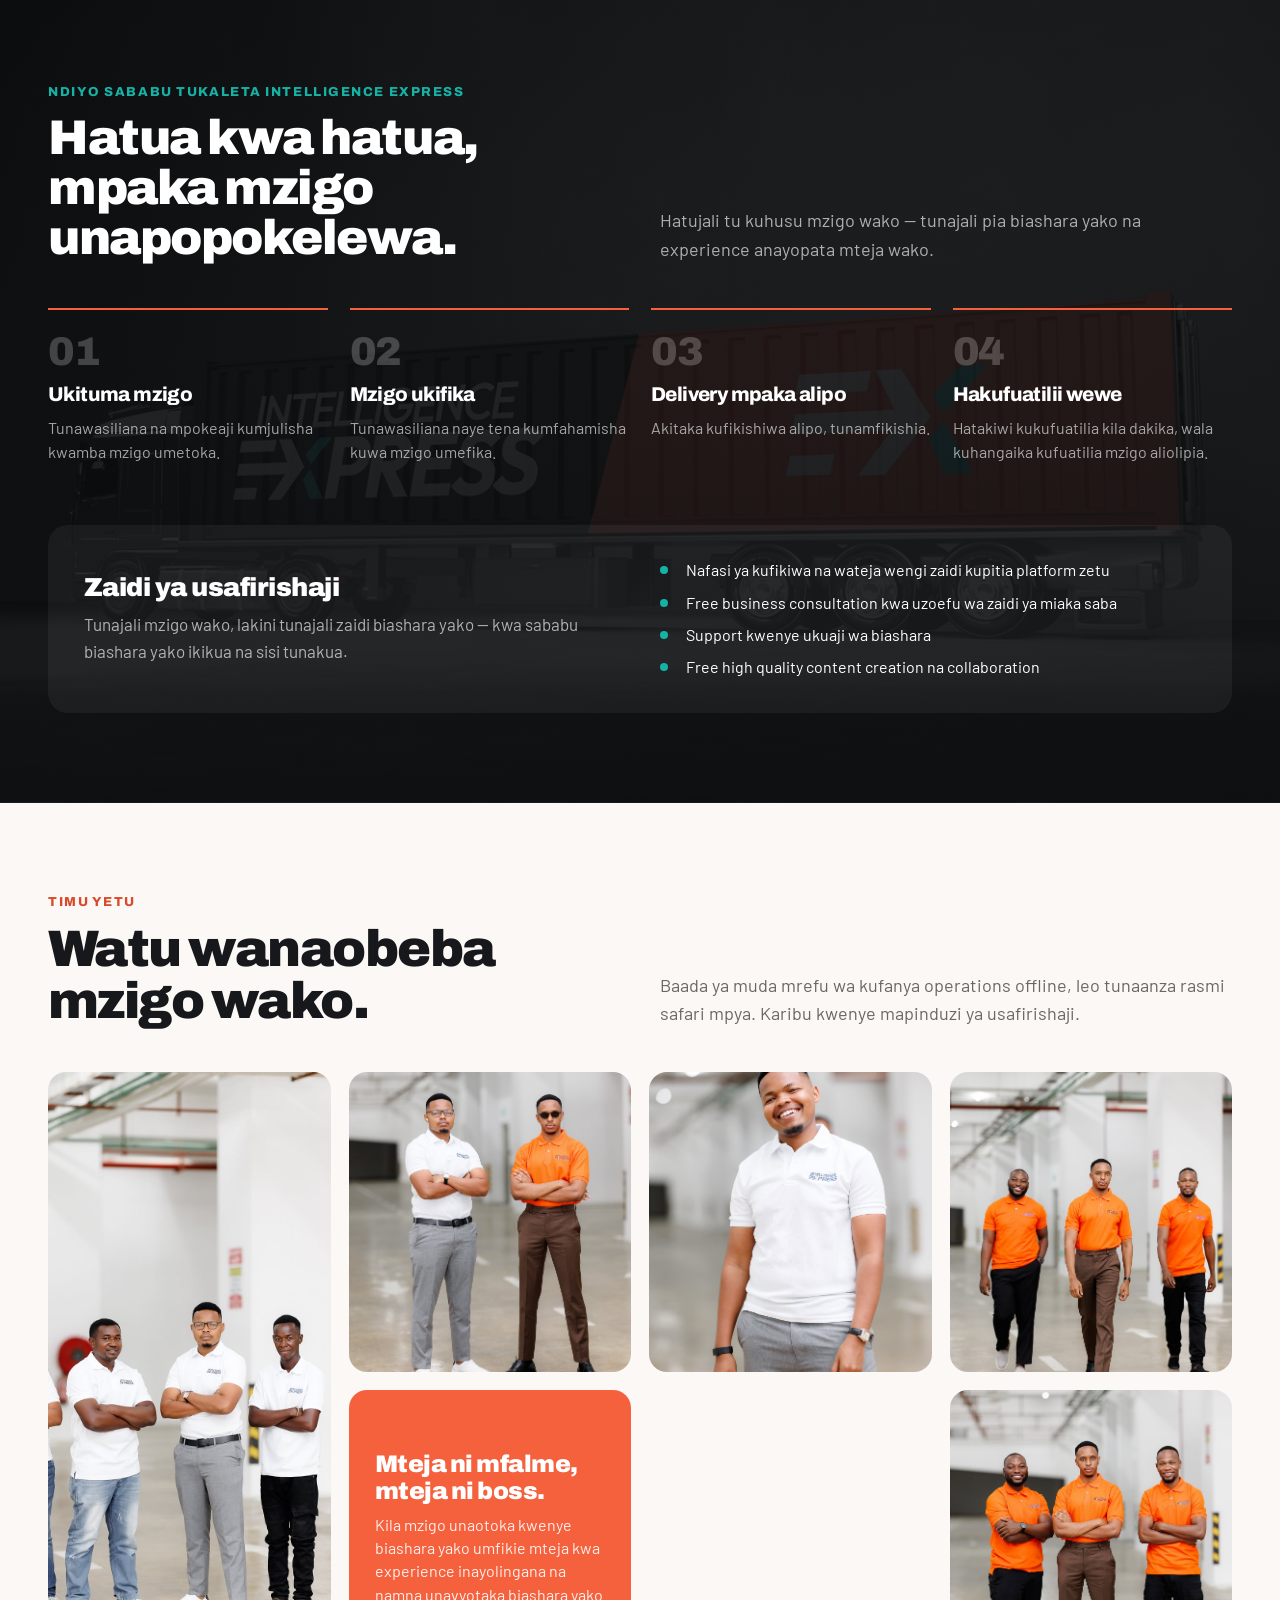
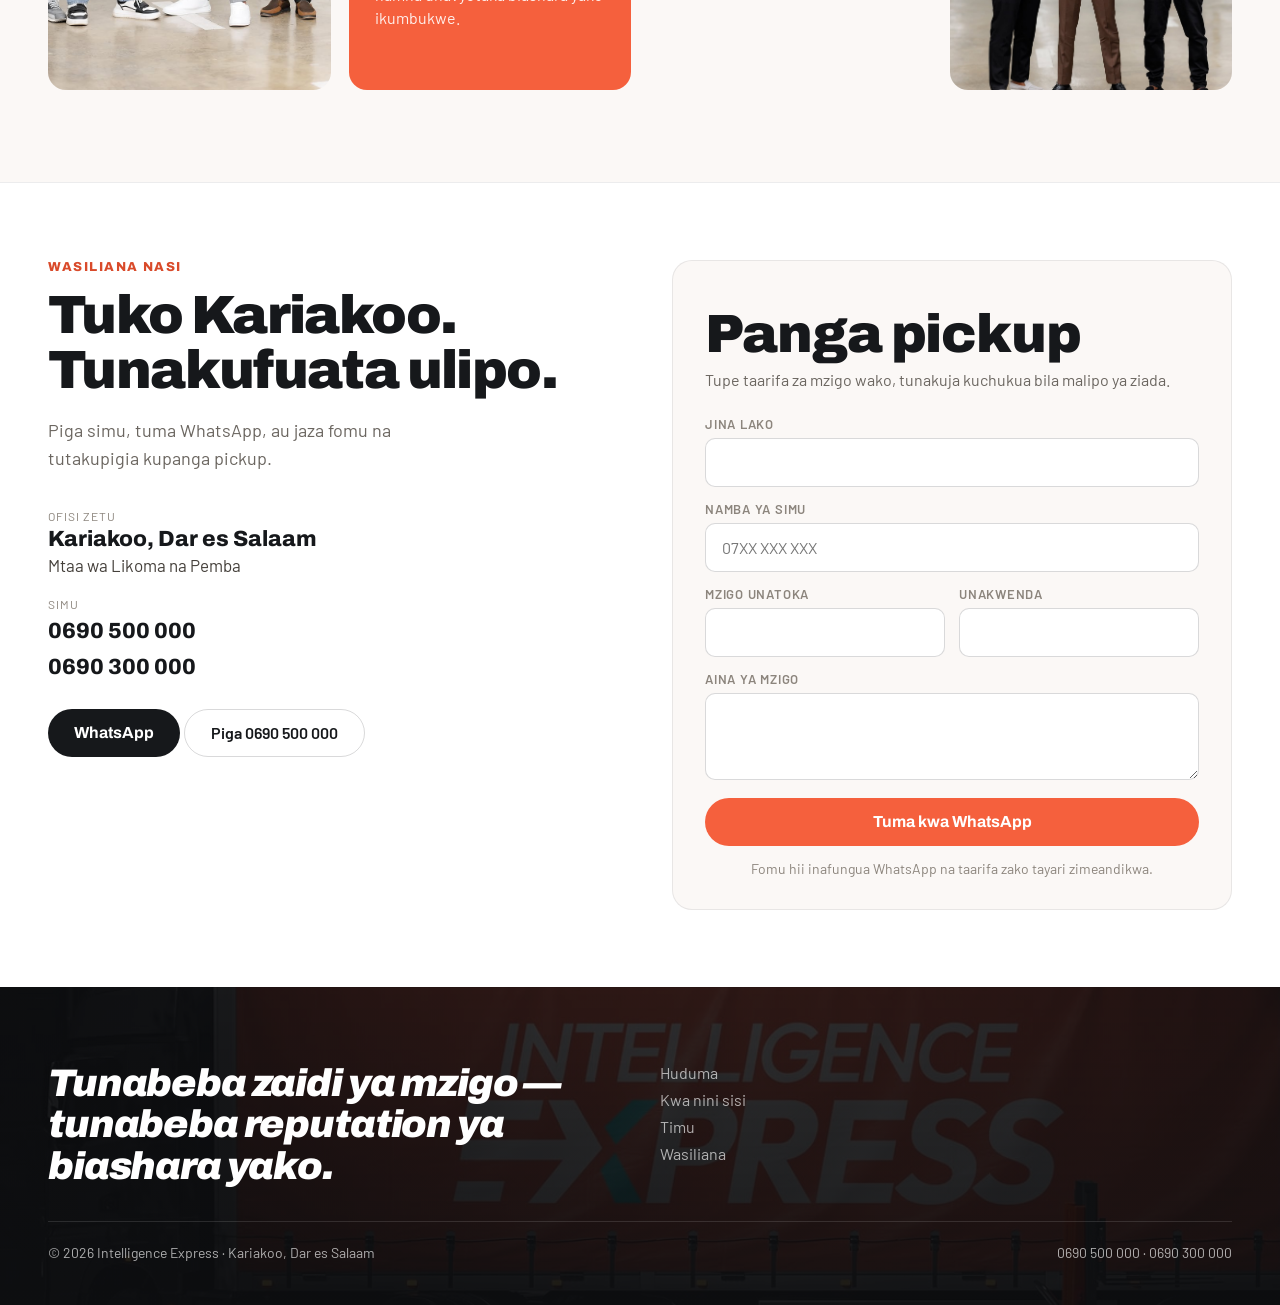
==== commit 06d02043: "Correct the note about the ?v= cache buster The previous commit claimed Render's static server alway" ====
--- a/index.html
+++ b/index.html
@@ -21,10 +21,12 @@
 <link rel="preconnect" href="https://fonts.googleapis.com" />
 <link rel="preconnect" href="https://fonts.gstatic.com" crossorigin />
 <link href="https://fonts.googleapis.com/css2?family=Archivo:ital,wght@0,400;0,600;0,700;0,800;0,900;1,800;1,900&family=Barlow:ital,wght@0,400;0,500;0,600;1,500&display=swap" rel="stylesheet" />
-<!-- ?v= is a cache buster: phones that cached the old stylesheet under the
-     previous one-day Cache-Control header need a new URL to fetch it again.
-     Bump it whenever a change must reach returning visitors immediately. -->
-<link rel="stylesheet" href="css/styles.css?v=2" />
+<!-- Keep these URLs plain. A ?v= cache-buster was tried here and the deployed
+     page was served unstyled: the new HTML went live while the versioned URL
+     was still returning 404, so the stylesheet was unreachable in that window.
+     Freshness is handled by the no-cache header on css/ and js/ in render.yaml.
+     To force an update past a cache, rename the file rather than adding a query. -->
+<link rel="stylesheet" href="css/styles.css" />
 
 <script type="application/ld+json">
 {
@@ -471,7 +473,7 @@
   <p class="ichat-note" data-i18n="ichatNote">Majibu ya haraka ya maswali ya kawaida. Kwa bei na maelezo zaidi, tunakuunganisha WhatsApp.</p>
 </section>
 
-<script src="js/app.js?v=2" defer></script>
-<script src="js/ichat.js?v=2" defer></script>
+<script src="js/app.js" defer></script>
+<script src="js/ichat.js" defer></script>
 </body>
 </html>
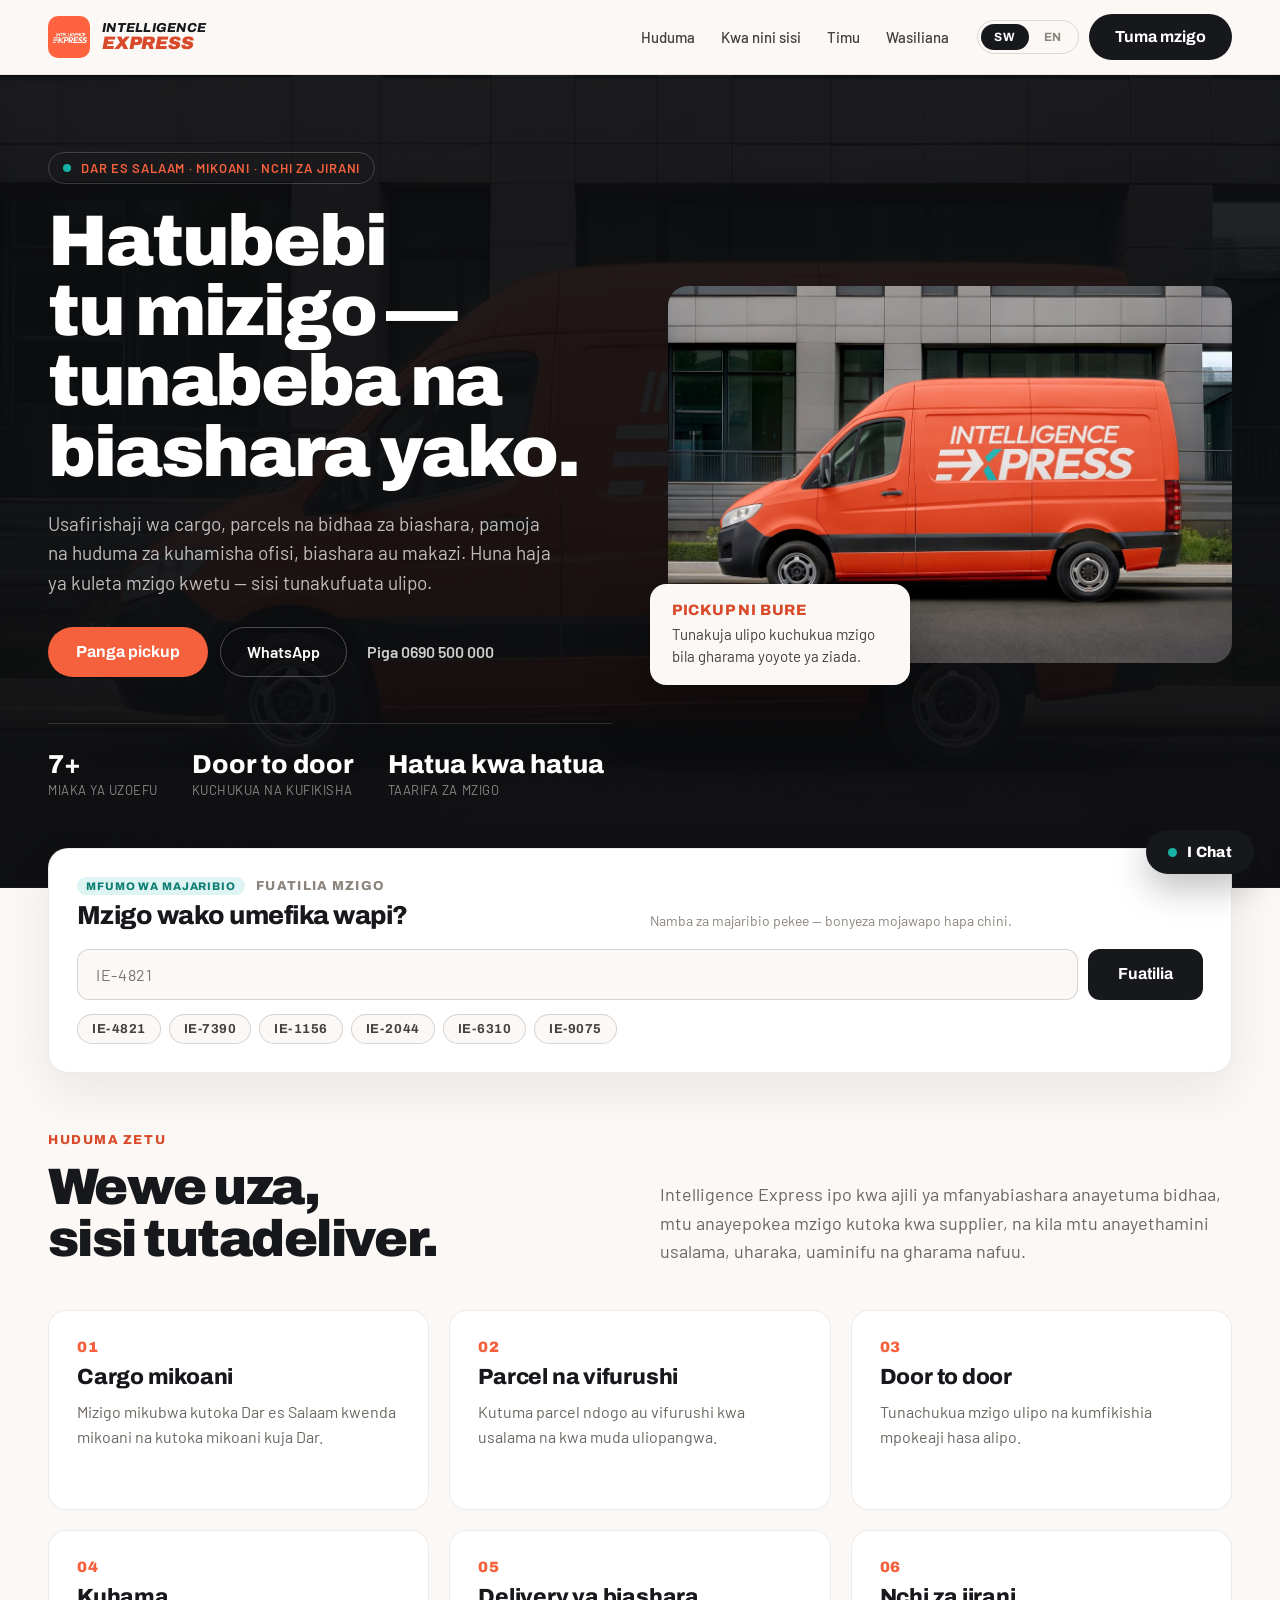
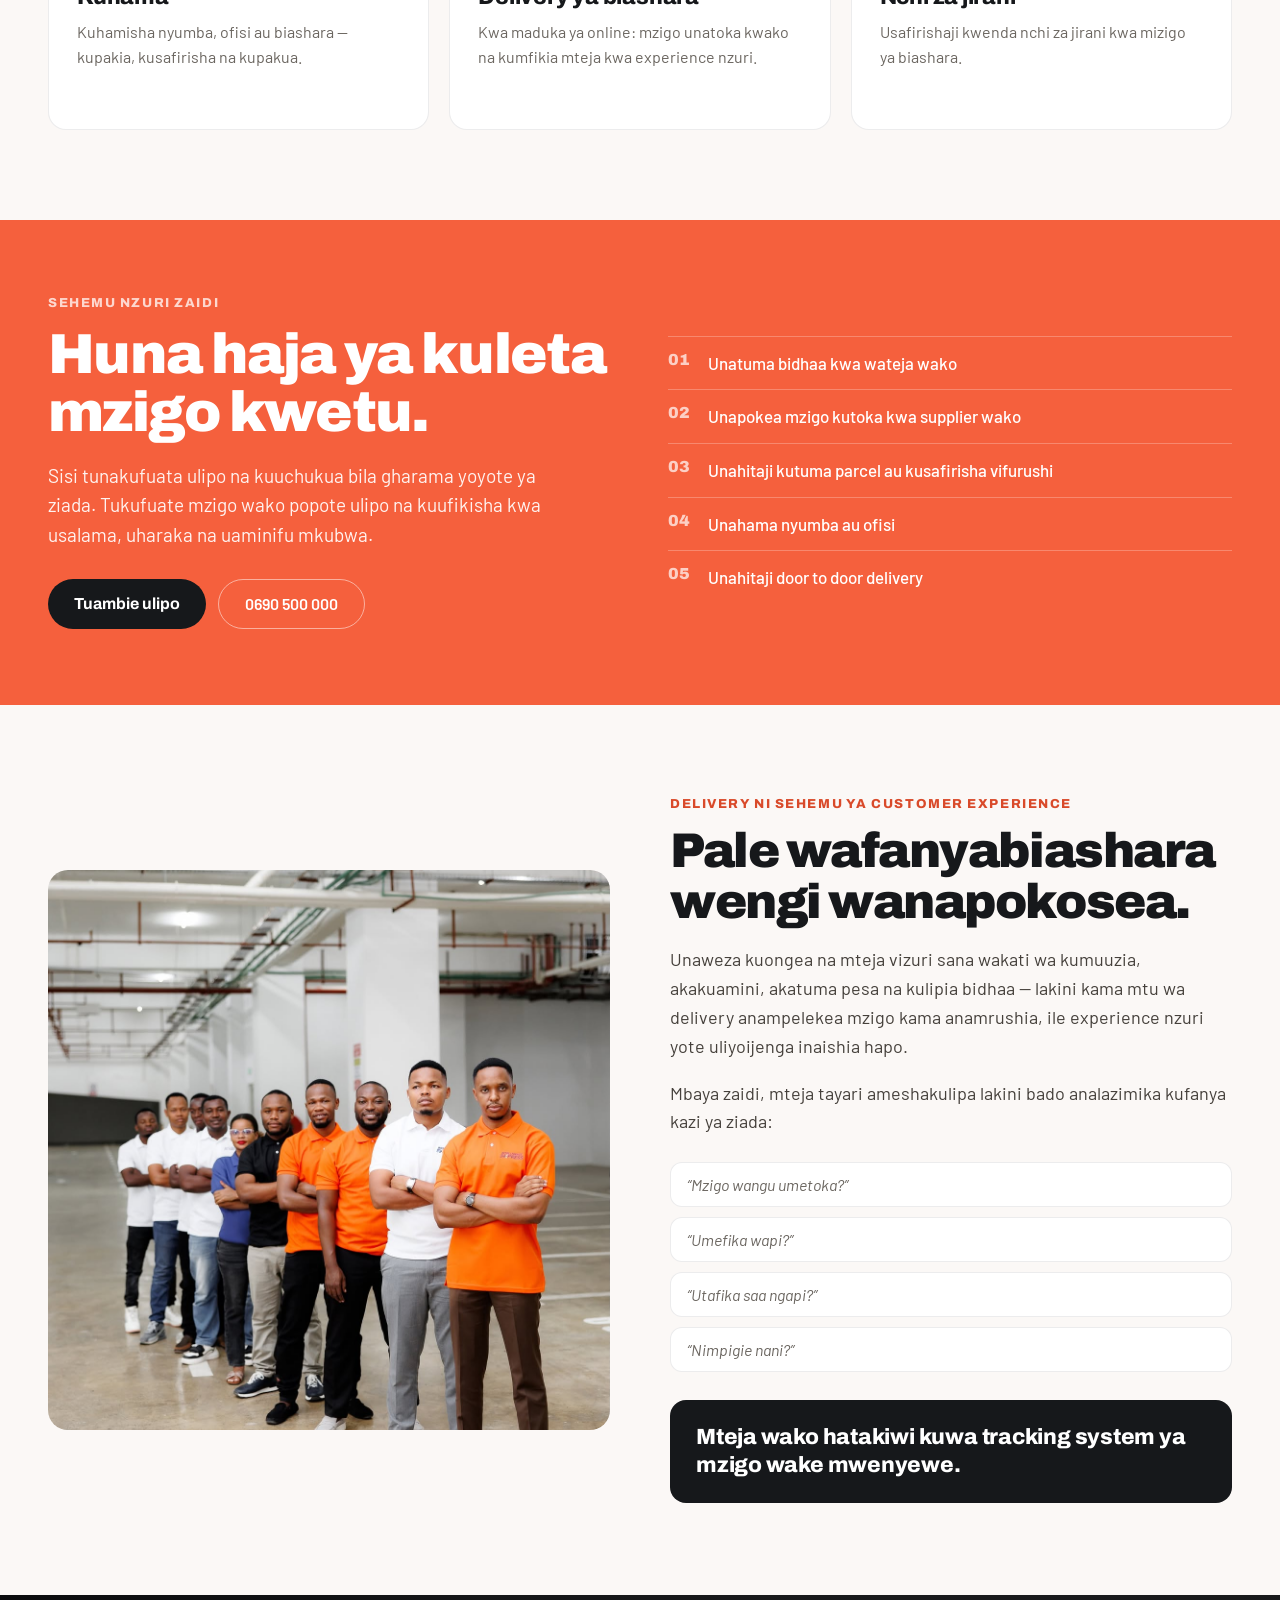
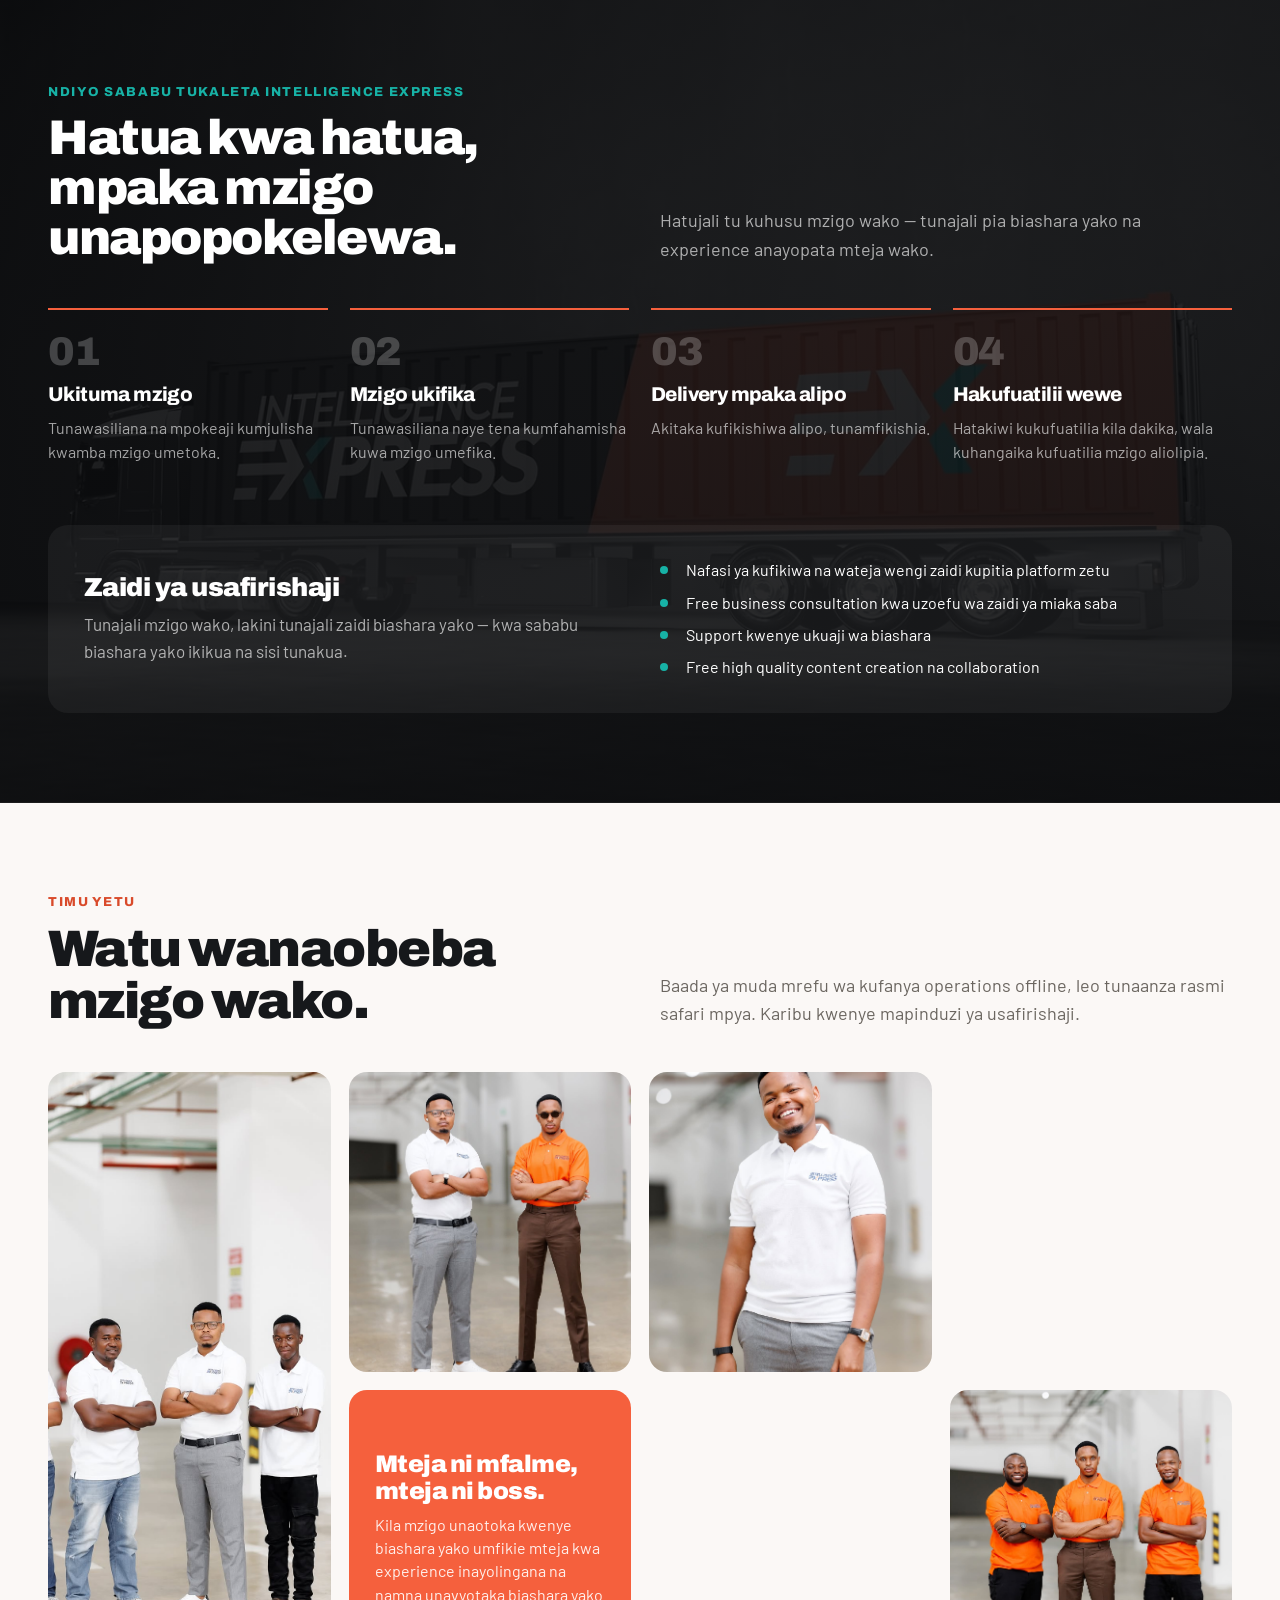
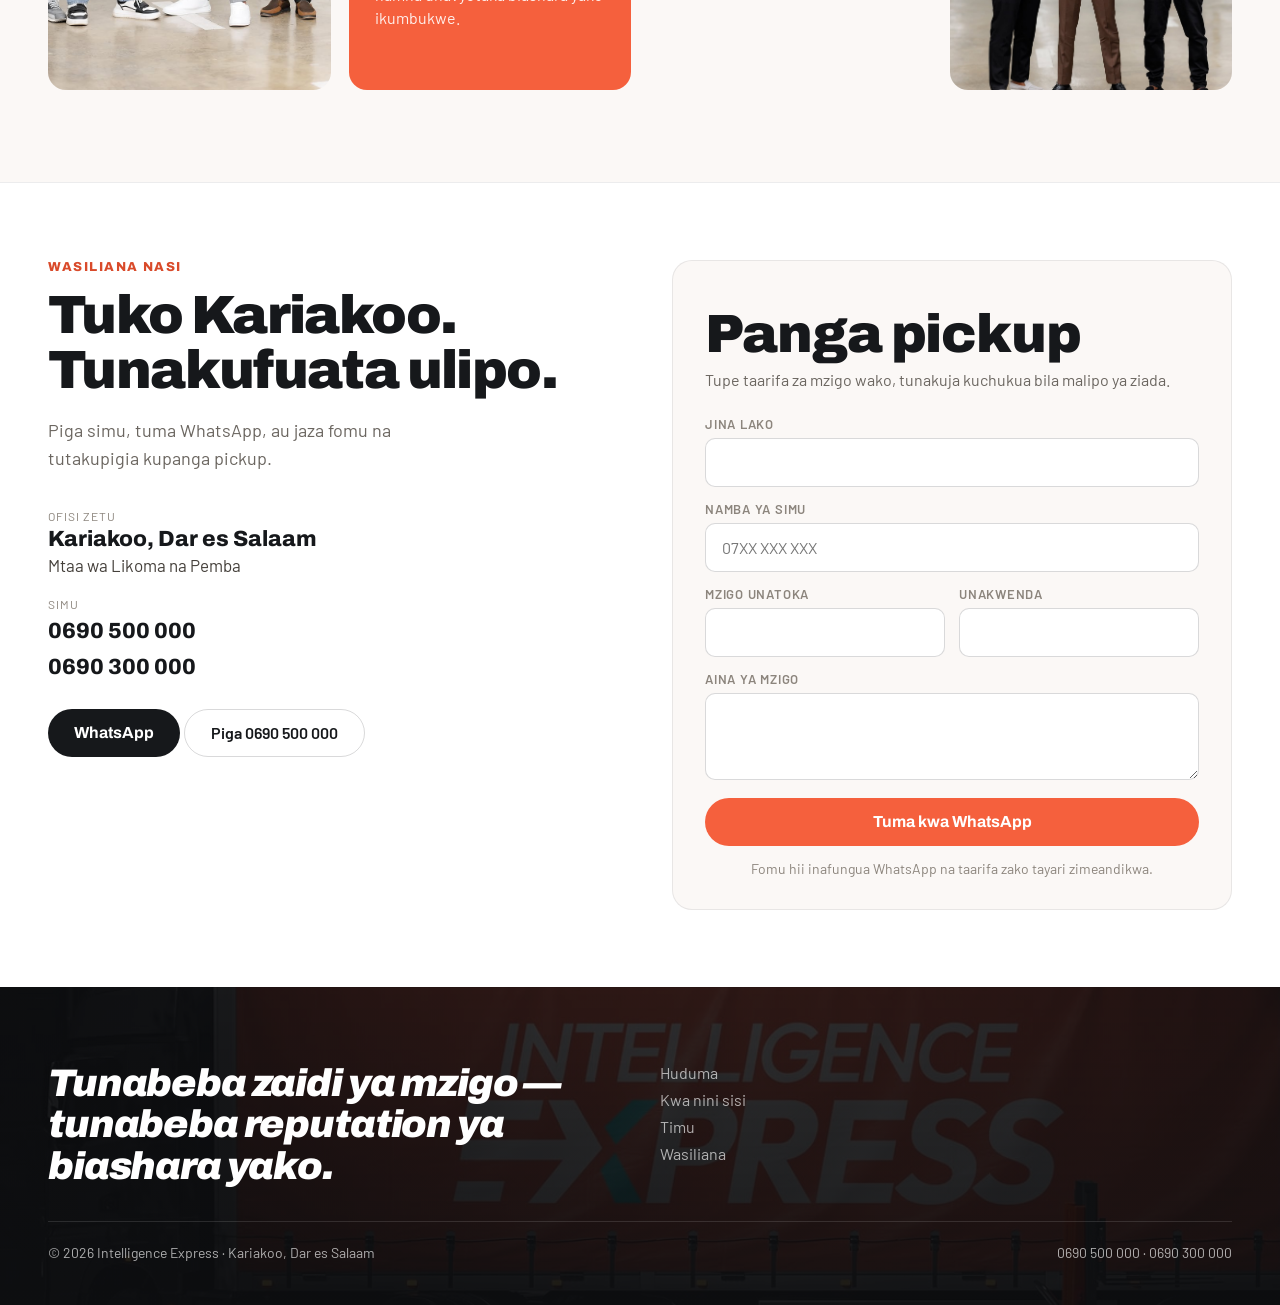
==== commit 2889342b: "Bust the stylesheet cache by renaming, so the chat panel is styled Browsers that loaded the site bef" ====
--- a/index.html
+++ b/index.html
@@ -21,12 +21,13 @@
 <link rel="preconnect" href="https://fonts.googleapis.com" />
 <link rel="preconnect" href="https://fonts.gstatic.com" crossorigin />
 <link href="https://fonts.googleapis.com/css2?family=Archivo:ital,wght@0,400;0,600;0,700;0,800;0,900;1,800;1,900&family=Barlow:ital,wght@0,400;0,500;0,600;1,500&display=swap" rel="stylesheet" />
-<!-- Keep these URLs plain. A ?v= cache-buster was tried here and the deployed
-     page was served unstyled: the new HTML went live while the versioned URL
-     was still returning 404, so the stylesheet was unreachable in that window.
-     Freshness is handled by the no-cache header on css/ and js/ in render.yaml.
-     To force an update past a cache, rename the file rather than adding a query. -->
-<link rel="stylesheet" href="css/styles.css" />
+<!-- The .v2 in these filenames is a cache buster. Browsers that loaded the site
+     before the no-cache header existed hold the old stylesheet for up to a day
+     and will not revalidate; a new path is the only thing they must re-fetch.
+     Use a rename, never a ?v= query — a query left the deployed page unstyled
+     while the versioned URL was still 404ing. Bump to .v3 only if this happens
+     again; the no-cache header on css/ and js/ makes it unnecessary from here. -->
+<link rel="stylesheet" href="css/styles.v2.css" />
 
 <script type="application/ld+json">
 {
@@ -473,7 +474,7 @@
   <p class="ichat-note" data-i18n="ichatNote">Majibu ya haraka ya maswali ya kawaida. Kwa bei na maelezo zaidi, tunakuunganisha WhatsApp.</p>
 </section>
 
-<script src="js/app.js" defer></script>
+<script src="js/app.v2.js" defer></script>
 <script src="js/ichat.js" defer></script>
 </body>
 </html>
--- a/css/styles.v2.css
+++ b/css/styles.v2.css
@@ -0,0 +1,1371 @@
+/* Intelligence Express — site styles */
+
+:root {
+  --ink: #16181B;
+  --ink-soft: #45403B;
+  --paper: #FBF8F6;
+  --white: #ffffff;
+  --orange: #F5603D;
+  --rust: #D94A2A;
+  --teal: #17B2A6;
+  --muted: #6B6660;
+  --muted-2: #8C857D;
+  --line: rgba(22, 24, 27, 0.08);
+  --line-strong: rgba(22, 24, 27, 0.16);
+  --display: Archivo, "Helvetica Neue", Helvetica, Arial, sans-serif;
+  --text: Barlow, "Helvetica Neue", Helvetica, Arial, sans-serif;
+  --wrap: 1240px;
+  --pad: clamp(16px, 3vw, 28px);
+  --radius: 18px;
+}
+
+*, *::before, *::after { box-sizing: border-box; }
+
+/* `display` rules below must never resurrect a hidden element */
+[hidden] { display: none !important; }
+
+html { scroll-behavior: smooth; }
+
+body {
+  margin: 0;
+  font-family: var(--text);
+  font-size: 16px;
+  color: var(--ink);
+  background: var(--paper);
+  overflow-x: hidden;
+  -webkit-font-smoothing: antialiased;
+}
+
+img { max-width: 100%; display: block; }
+
+a { color: var(--rust); text-decoration: none; }
+a:hover { color: var(--ink); }
+
+h1, h2, h3 { font-family: var(--display); margin: 0; letter-spacing: -0.03em; }
+p { margin: 0; }
+
+/* long Swahili compounds must break rather than push the page wide */
+h1, h2, h3, p, li, blockquote, dt, dd { overflow-wrap: break-word; }
+ul, ol, dl, dd { margin: 0; padding: 0; list-style: none; }
+
+::selection { background: var(--orange); color: #fff; }
+
+:focus-visible {
+  outline: 3px solid var(--orange);
+  outline-offset: 2px;
+  border-radius: 4px;
+}
+
+.wrap {
+  max-width: var(--wrap);
+  margin: 0 auto;
+  padding-left: var(--pad);
+  padding-right: var(--pad);
+}
+
+.sr-only {
+  position: absolute;
+  width: 1px; height: 1px;
+  padding: 0; margin: -1px;
+  overflow: hidden;
+  clip: rect(0 0 0 0);
+  white-space: nowrap;
+  border: 0;
+}
+
+.skip-link {
+  position: absolute;
+  left: -9999px;
+  top: 0;
+  z-index: 200;
+  background: var(--ink);
+  color: #fff;
+  padding: 12px 18px;
+  border-radius: 0 0 10px 0;
+  font-weight: 600;
+}
+.skip-link:focus { left: 0; color: #fff; }
+
+.eyebrow {
+  font-family: var(--display);
+  font-weight: 800;
+  font-size: 13px;
+  letter-spacing: 0.12em;
+  text-transform: uppercase;
+  color: var(--rust);
+}
+.eyebrow-light { color: rgba(255, 255, 255, 0.75); }
+.eyebrow-teal { color: var(--teal); }
+.eyebrow-grey { color: var(--muted-2); letter-spacing: 0.1em; }
+
+.micro {
+  font-size: 12px;
+  letter-spacing: 0.08em;
+  text-transform: uppercase;
+  color: var(--muted-2);
+}
+
+.lead {
+  font-size: 19px;
+  line-height: 1.55;
+  max-width: 48ch;
+  text-wrap: pretty;
+}
+
+.section-body {
+  font-size: 18px;
+  line-height: 1.6;
+  color: var(--muted);
+  text-wrap: pretty;
+}
+.section-body-light { color: rgba(255, 255, 255, 0.65); }
+
+.section-head {
+  display: grid;
+  grid-template-columns: repeat(auto-fit, minmax(min(280px, 100%), 1fr));
+  gap: 40px;
+  align-items: end;
+  margin-bottom: 44px;
+}
+.section-head h2 {
+  font-weight: 900;
+  font-size: clamp(32px, 4vw, 52px);
+  line-height: 1.03;
+  margin-top: 14px;
+  text-wrap: balance;
+}
+
+/* ---------- Buttons ---------- */
+
+.btn {
+  display: inline-flex;
+  align-items: center;
+  justify-content: center;
+  gap: 8px;
+  border: 0;
+  border-radius: 999px;
+  padding: 15px 26px;
+  font-family: var(--text);
+  font-weight: 600;
+  font-size: 16px;
+  line-height: 1;
+  cursor: pointer;
+  white-space: nowrap;
+  transition: background-color 160ms ease, color 160ms ease, border-color 160ms ease, transform 160ms ease;
+}
+.btn:active { transform: translateY(1px); }
+
+.btn-orange,
+.btn-dark,
+.btn-square {
+  font-family: var(--display);
+  font-weight: 700;
+}
+
+.btn-orange { background: var(--orange); color: #fff; padding: 16px 28px; }
+.btn-orange:hover { background: var(--ink); color: #fff; }
+
+.btn-dark { background: var(--ink); color: #fff; }
+.btn-dark:hover { background: var(--rust); color: #fff; }
+
+.btn-ghost { border: 1px solid rgba(255, 255, 255, 0.26); color: #fff; padding: 16px 26px; }
+.btn-ghost:hover { background: rgba(255, 255, 255, 0.12); color: #fff; }
+
+.btn-plain { color: rgba(255, 255, 255, 0.8); padding: 16px 8px; }
+.btn-plain:hover { color: var(--orange); }
+
+.btn-outline { border: 1px solid var(--line-strong); color: var(--ink); }
+.btn-outline:hover { border-color: var(--ink); color: var(--ink); }
+
+.btn-outline-light { border: 1px solid rgba(255, 255, 255, 0.5); color: #fff; padding: 16px 26px; }
+.btn-outline-light:hover { background: rgba(255, 255, 255, 0.16); color: #fff; }
+
+.btn-square { border-radius: 12px; padding: 15px 30px; }
+.btn-block { width: 100%; margin-top: 4px; }
+
+.cta-row {
+  display: flex;
+  flex-wrap: wrap;
+  gap: 12px;
+  margin-top: 30px;
+}
+
+/* ---------- Header ---------- */
+
+.site-header {
+  position: sticky;
+  top: 0;
+  z-index: 50;
+  background: rgba(251, 248, 246, 0.92);
+  -webkit-backdrop-filter: blur(12px);
+  backdrop-filter: blur(12px);
+  border-bottom: 1px solid var(--line);
+}
+
+.header-inner {
+  display: flex;
+  align-items: center;
+  /* Without wrap, the open mobile menu has nowhere to go and lands on the logo */
+  flex-wrap: wrap;
+  gap: 18px 28px;
+  padding-top: 14px;
+  padding-bottom: 14px;
+}
+
+.brand { display: flex; align-items: center; gap: 12px; flex: 0 1 auto; min-width: 0; }
+.brand img { width: 42px; height: 42px; border-radius: 10px; object-fit: cover; flex: 0 0 auto; }
+.brand-text { display: grid; line-height: 0.94; min-width: 0; }
+.brand-top {
+  font-family: var(--display);
+  font-weight: 800; font-style: italic;
+  font-size: 13px; letter-spacing: 0.02em;
+  color: var(--ink);
+}
+.brand-bottom {
+  font-family: var(--display);
+  font-weight: 900; font-style: italic;
+  font-size: 18px; letter-spacing: -0.01em;
+  color: var(--rust);
+}
+
+.site-nav {
+  display: flex;
+  gap: 26px;
+  margin-left: auto;
+  align-items: center;
+  font-size: 15px;
+  font-weight: 500;
+}
+.site-nav a { color: var(--ink-soft); }
+.site-nav a:hover { color: var(--ink); }
+
+.header-actions { display: flex; align-items: center; gap: 10px; }
+
+.lang-toggle {
+  display: flex;
+  border: 1px solid rgba(22, 24, 27, 0.14);
+  border-radius: 999px;
+  padding: 3px;
+  gap: 2px;
+}
+.lang-toggle button {
+  position: relative;
+  border: 0;
+  cursor: pointer;
+  padding: 6px 13px;
+  border-radius: 999px;
+  font-family: var(--display);
+  font-weight: 700;
+  font-size: 12px;
+  letter-spacing: 0.06em;
+  background: transparent;
+  color: var(--muted-2);
+  transition: background-color 160ms ease, color 160ms ease;
+}
+/* The pills are small by design; this grows the touch target to ~44px tall
+   for thumbs without changing the header layout. */
+.lang-toggle button::after {
+  content: "";
+  position: absolute;
+  inset: -11px -1px;
+}
+.lang-toggle button:hover { color: var(--ink); }
+.lang-toggle button[aria-pressed="true"] { background: var(--ink); color: #fff; }
+
+.nav-toggle {
+  display: none;
+  margin-left: auto;
+  width: 44px; height: 40px;
+  border: 1px solid var(--line-strong);
+  border-radius: 10px;
+  background: transparent;
+  cursor: pointer;
+  padding: 0 11px;
+  flex-direction: column;
+  justify-content: center;
+  gap: 5px;
+}
+.nav-toggle-bar {
+  display: block;
+  height: 2px;
+  background: var(--ink);
+  border-radius: 2px;
+  transition: transform 200ms ease, opacity 140ms ease;
+}
+/* Hamburger folds into an X while the menu is open */
+.nav-toggle[aria-expanded="true"] .nav-toggle-bar:nth-child(1) { transform: translateY(7px) rotate(45deg); }
+.nav-toggle[aria-expanded="true"] .nav-toggle-bar:nth-child(2) { opacity: 0; }
+.nav-toggle[aria-expanded="true"] .nav-toggle-bar:nth-child(3) { transform: translateY(-7px) rotate(-45deg); }
+
+.nav-cta { display: none; }
+
+/* ---------- Hero ---------- */
+
+.hero {
+  background-color: var(--ink);
+  background-image:
+    linear-gradient(rgba(12, 13, 15, 0.90), rgba(12, 13, 15, 0.95)),
+    url("../assets/van.jpeg");
+  background-size: cover;
+  background-position: center;
+  color: #fff;
+  position: relative;
+  overflow: hidden;
+}
+.hero-grid {
+  display: grid;
+  /* 400px floor keeps the hero one column through tablet widths — at 320 the
+     two columns landed at ~326px each and the van shrank to a thumbnail. */
+  grid-template-columns: repeat(auto-fit, minmax(min(400px, 100%), 1fr));
+  gap: 56px;
+  align-items: center;
+  padding-top: clamp(48px, 6vw, 84px);
+  padding-bottom: clamp(56px, 7vw, 96px);
+}
+.hero h1 {
+  font-weight: 900;
+  font-size: clamp(40px, 5.6vw, 76px);
+  line-height: 0.98;
+  margin-top: 22px;
+  text-wrap: balance;
+}
+.hero .lead { color: rgba(255, 255, 255, 0.72); margin-top: 22px; max-width: 46ch; }
+
+.badge {
+  display: inline-flex;
+  align-items: center;
+  gap: 10px;
+  border: 1px solid rgba(255, 255, 255, 0.18);
+  border-radius: 999px;
+  padding: 7px 14px 7px 8px;
+  font-size: 13px;
+  letter-spacing: 0.06em;
+  text-transform: uppercase;
+  font-weight: 600;
+  color: var(--orange);
+}
+.badge .dot {
+  width: 8px; height: 8px;
+  border-radius: 50%;
+  background: var(--teal);
+  display: block;
+  margin-left: 6px;
+}
+
+.stats {
+  display: flex;
+  flex-wrap: wrap;
+  gap: 34px;
+  margin-top: 46px;
+  padding-top: 26px;
+  border-top: 1px solid rgba(255, 255, 255, 0.14);
+}
+.stats > div { display: grid; gap: 4px; }
+.stats dt {
+  font-family: var(--display);
+  font-weight: 800;
+  font-size: 26px;
+  color: #fff;
+}
+.stats dd {
+  margin: 0;
+  font-size: 13px;
+  letter-spacing: 0.04em;
+  text-transform: uppercase;
+  color: rgba(255, 255, 255, 0.5);
+}
+
+.hero-media { position: relative; margin: 0; }
+.hero-media img { width: 100%; height: auto; border-radius: 20px; }
+.hero-card {
+  position: absolute;
+  left: -18px;
+  bottom: -22px;
+  display: grid;
+  gap: 6px;
+  background: var(--paper);
+  color: var(--ink);
+  border-radius: 16px;
+  padding: 18px 22px;
+  max-width: 260px;
+  box-shadow: 0 24px 60px rgba(0, 0, 0, 0.35);
+}
+.hero-card strong {
+  font-family: var(--display);
+  font-weight: 800;
+  font-size: 15px;
+  text-transform: uppercase;
+  letter-spacing: 0.04em;
+  color: var(--rust);
+}
+.hero-card span { font-size: 15px; line-height: 1.45; color: var(--ink-soft); }
+
+/* ---------- Tracking ---------- */
+
+.track-section { position: relative; margin-top: -40px; }
+
+.track-card {
+  background: #fff;
+  border: 1px solid var(--line);
+  border-radius: 20px;
+  padding: clamp(20px, 3vw, 28px);
+  box-shadow: 0 18px 50px rgba(22, 24, 27, 0.08);
+}
+.track-head {
+  display: grid;
+  grid-template-columns: repeat(auto-fit, minmax(min(240px, 100%), 1fr));
+  gap: 20px;
+  align-items: end;
+}
+.track-title {
+  font-weight: 800;
+  font-size: clamp(22px, 2.6vw, 26px);
+  letter-spacing: -0.02em;
+  margin-top: 6px;
+}
+.track-hint { font-size: 14px; color: var(--muted-2); }
+
+.track-form {
+  display: flex;
+  gap: 10px;
+  margin-top: 20px;
+  flex-wrap: wrap;
+}
+.track-form input {
+  flex: 1 1 260px;
+  min-width: 0;
+  padding: 15px 18px;
+  border: 1px solid var(--line-strong);
+  border-radius: 12px;
+  font-family: var(--text);
+  font-size: 16px;
+  letter-spacing: 0.04em;
+  background: var(--paper);
+  color: var(--ink);
+  outline: none;
+  transition: border-color 160ms ease, background-color 160ms ease;
+}
+.track-form input:focus { border-color: var(--orange); background: #fff; }
+
+.track-error {
+  margin-top: 16px;
+  font-size: 15px;
+  color: var(--rust);
+  background: rgba(245, 96, 61, 0.08);
+  padding: 12px 16px;
+  border-radius: 10px;
+}
+
+.track-result {
+  margin-top: 22px;
+  border-top: 1px solid var(--line);
+  padding-top: 22px;
+  display: grid;
+  grid-template-columns: repeat(auto-fit, minmax(min(240px, 100%), 1fr));
+  gap: 30px;
+}
+.track-meta { display: grid; gap: 12px; align-content: start; }
+.track-meta > div { display: grid; gap: 3px; }
+.track-meta strong {
+  font-family: var(--display);
+  font-weight: 800;
+  font-size: 18px;
+}
+.track-meta .status { color: var(--teal); }
+.track-meta .receiver { font-size: 16px; font-weight: 500; }
+
+.timeline { display: grid; }
+.timeline li {
+  display: grid;
+  grid-template-columns: 22px 1fr;
+  gap: 16px;
+  padding-bottom: 18px;
+}
+.timeline-rail { display: grid; justify-items: center; gap: 4px; }
+.timeline-dot {
+  width: 12px; height: 12px;
+  border-radius: 50%;
+  background: var(--orange);
+  margin-top: 5px;
+}
+.timeline li:last-child .timeline-dot { background: var(--teal); }
+.timeline-line {
+  width: 2px;
+  height: 100%;
+  min-height: 14px;
+  background: rgba(22, 24, 27, 0.12);
+}
+.timeline li:last-child .timeline-line { background: transparent; }
+.timeline-title { font-weight: 600; font-size: 16px; }
+.timeline-meta { font-size: 14px; color: var(--muted-2); margin-top: 2px; }
+
+/* The tracking data is a demo set, and the badge has to say so plainly —
+   nobody should mistake a sample shipment for their real one. */
+.demo-badge {
+  display: inline-block;
+  background: rgba(23, 178, 166, 0.14);
+  color: #0F7F76;
+  border-radius: 999px;
+  padding: 3px 9px;
+  margin-right: 8px;
+  font-size: 11px;
+  letter-spacing: 0.08em;
+}
+
+.track-chips {
+  display: flex;
+  flex-wrap: wrap;
+  gap: 8px;
+  margin-top: 14px;
+}
+.track-chips button {
+  border: 1px solid var(--line-strong);
+  background: var(--paper);
+  color: var(--ink-soft);
+  border-radius: 999px;
+  padding: 7px 14px;
+  font-family: var(--display);
+  font-weight: 700;
+  font-size: 13px;
+  letter-spacing: 0.04em;
+  cursor: pointer;
+  transition: background-color 160ms ease, color 160ms ease, border-color 160ms ease;
+}
+.track-chips button:hover { background: var(--ink); border-color: var(--ink); color: #fff; }
+
+.track-progress {
+  margin-top: 22px;
+  border-top: 1px solid var(--line);
+  padding-top: 22px;
+}
+.track-progress-head {
+  display: flex;
+  justify-content: space-between;
+  align-items: flex-start;
+  gap: 16px;
+  flex-wrap: wrap;
+}
+.track-progress-head > div { display: grid; gap: 3px; }
+.track-progress-head strong { font-family: var(--display); font-weight: 800; font-size: 18px; }
+
+.status-pill {
+  border-radius: 999px;
+  padding: 6px 14px;
+  font-family: var(--display);
+  font-weight: 700;
+  font-size: 13px;
+  letter-spacing: 0.04em;
+  background: rgba(245, 96, 61, 0.12);
+  color: var(--rust);
+  white-space: nowrap;
+}
+.status-pill.is-delivered { background: rgba(23, 178, 166, 0.14); color: #0F7F76; }
+
+.track-bar {
+  position: relative;
+  height: 6px;
+  border-radius: 999px;
+  background: rgba(22, 24, 27, 0.1);
+  margin-top: 18px;
+  overflow: hidden;
+}
+.track-bar span {
+  position: absolute;
+  inset: 0 auto 0 0;
+  width: 0;
+  border-radius: 999px;
+  background: var(--orange);
+  transition: width 420ms ease;
+}
+.track-bar span.is-delivered { background: var(--teal); }
+
+.track-stages {
+  display: grid;
+  grid-template-columns: repeat(4, 1fr);
+  gap: 8px;
+  margin-top: 10px;
+}
+.track-stages li {
+  min-width: 0;                 /* grid items default to their word width */
+  overflow-wrap: break-word;
+  font-size: 12px;
+  line-height: 1.3;
+  letter-spacing: 0.02em;
+  text-transform: uppercase;
+  color: var(--muted-2);
+}
+.track-stages li.is-done { color: var(--ink); font-weight: 600; }
+
+.track-body {
+  margin-top: 24px;
+  display: grid;
+  grid-template-columns: repeat(auto-fit, minmax(min(240px, 100%), 1fr));
+  gap: 30px;
+}
+.receiver.code { font-family: var(--display); font-weight: 800; letter-spacing: 0.06em; }
+
+/* ---------- Services ---------- */
+
+.services { padding: 60px 0 90px; }
+
+.card-grid {
+  display: grid;
+  grid-template-columns: repeat(auto-fit, minmax(min(280px, 100%), 1fr));
+  gap: 20px;
+}
+.card {
+  background: #fff;
+  border: 1px solid var(--line);
+  border-radius: var(--radius);
+  padding: 28px;
+  display: grid;
+  gap: 10px;
+  align-content: start;
+  min-height: 200px;
+  transition: border-color 160ms ease, transform 160ms ease, box-shadow 160ms ease;
+}
+.card:hover {
+  border-color: var(--orange);
+  transform: translateY(-3px);
+  box-shadow: 0 14px 34px rgba(22, 24, 27, 0.07);
+}
+.card-n {
+  font-family: var(--display);
+  font-weight: 900;
+  font-size: 15px;
+  color: var(--orange);
+  letter-spacing: 0.04em;
+}
+.card h3 { font-weight: 800; font-size: 22px; letter-spacing: -0.01em; line-height: 1.15; }
+.card p { font-size: 16px; line-height: 1.55; color: var(--muted); }
+
+/* ---------- Pickup ---------- */
+
+.pickup { background: var(--orange); color: #fff; }
+.pickup-grid {
+  display: grid;
+  grid-template-columns: repeat(auto-fit, minmax(min(300px, 100%), 1fr));
+  gap: 56px;
+  align-items: center;
+  padding-top: clamp(52px, 6vw, 76px);
+  padding-bottom: clamp(52px, 6vw, 76px);
+}
+.pickup h2 {
+  font-weight: 900;
+  font-size: clamp(32px, 4.4vw, 58px);
+  line-height: 1.02;
+  margin-top: 16px;
+  text-wrap: balance;
+}
+.pickup .lead { margin-top: 20px; color: rgba(255, 255, 255, 0.92); }
+
+.pickup-list { display: grid; gap: 14px; }
+.pickup-list li {
+  display: grid;
+  grid-template-columns: 26px 1fr;
+  gap: 14px;
+  align-items: start;
+  border-top: 1px solid rgba(255, 255, 255, 0.25);
+  padding-top: 14px;
+}
+.pickup-list span {
+  font-family: var(--display);
+  font-weight: 900;
+  font-size: 16px;
+  color: rgba(255, 255, 255, 0.7);
+}
+.pickup-list p { font-size: 17px; line-height: 1.45; font-weight: 500; }
+
+/* ---------- Why ---------- */
+
+.why { background: var(--paper); }
+.why-grid {
+  display: grid;
+  grid-template-columns: repeat(auto-fit, minmax(min(320px, 100%), 1fr));
+  gap: 60px;
+  align-items: center;
+  padding-top: 92px;
+  padding-bottom: 92px;
+}
+.why-img {
+  width: 100%;
+  height: clamp(360px, 48vw, 560px);
+  object-fit: cover;
+  border-radius: 20px;
+}
+.why h2 {
+  font-weight: 900;
+  font-size: clamp(30px, 3.8vw, 50px);
+  line-height: 1.05;
+  margin-top: 14px;
+  text-wrap: balance;
+}
+.why .section-body { color: var(--ink-soft); margin-top: 18px; }
+
+.question-list { margin-top: 26px; display: grid; gap: 10px; }
+.question-list li {
+  background: #fff;
+  border: 1px solid var(--line);
+  border-radius: 12px;
+  padding: 12px 16px;
+  font-size: 16px;
+  color: var(--muted);
+  font-style: italic;
+}
+
+.why blockquote {
+  margin: 28px 0 0;
+  padding: 24px 26px;
+  background: var(--ink);
+  color: #fff;
+  border-radius: 16px;
+  font-family: var(--display);
+  font-weight: 800;
+  font-size: clamp(19px, 2.4vw, 22px);
+  line-height: 1.25;
+  letter-spacing: -0.01em;
+}
+
+/* ---------- Flow ---------- */
+
+.flow {
+  background-color: var(--ink);
+  background-image: linear-gradient(rgba(12, 13, 15, 0.86), rgba(12, 13, 15, 0.94)), url("../assets/fleet-2.jpeg");
+  background-size: cover;
+  background-position: center;
+  color: #fff;
+}
+.flow .wrap { padding-top: 90px; padding-bottom: 90px; }
+.flow .section-head h2 { font-size: clamp(30px, 3.8vw, 50px); }
+
+.steps {
+  display: grid;
+  grid-template-columns: repeat(auto-fit, minmax(min(220px, 100%), 1fr));
+  gap: 22px;
+  margin-top: 8px;
+}
+.steps li {
+  border-top: 2px solid var(--orange);
+  padding-top: 20px;
+  display: grid;
+  gap: 10px;
+  align-content: start;
+}
+.step-n {
+  font-family: var(--display);
+  font-weight: 900;
+  font-size: 40px;
+  letter-spacing: -0.03em;
+  color: rgba(255, 255, 255, 0.22);
+}
+.steps h3 { font-weight: 800; font-size: 20px; line-height: 1.15; }
+.steps p { font-size: 16px; line-height: 1.55; color: rgba(255, 255, 255, 0.62); }
+
+.value-box {
+  margin-top: 60px;
+  display: grid;
+  grid-template-columns: repeat(auto-fit, minmax(min(280px, 100%), 1fr));
+  gap: 40px;
+  align-items: center;
+  background: rgba(255, 255, 255, 0.05);
+  border-radius: 20px;
+  padding: 34px 36px;
+}
+.value-box h3 { font-weight: 900; font-size: 26px; letter-spacing: -0.02em; }
+.value-box > div > p {
+  font-size: 17px;
+  line-height: 1.6;
+  color: rgba(255, 255, 255, 0.65);
+  margin-top: 10px;
+}
+.value-list { display: grid; gap: 10px; }
+.value-list li {
+  position: relative;
+  padding-left: 26px;
+  font-size: 16px;
+  line-height: 1.4;
+}
+.value-list li::before {
+  content: "";
+  position: absolute;
+  left: 0; top: 7px;
+  width: 8px; height: 8px;
+  border-radius: 50%;
+  background: var(--teal);
+}
+
+/* ---------- Team ---------- */
+
+.team .wrap { padding-top: 92px; padding-bottom: 92px; }
+
+.gallery {
+  display: grid;
+  grid-template-columns: repeat(auto-fit, minmax(min(240px, 100%), 1fr));
+  grid-auto-rows: minmax(240px, 300px);
+  gap: 18px;
+}
+.gallery img {
+  width: 100%;
+  height: 100%;
+  object-fit: cover;
+  border-radius: var(--radius);
+}
+.gallery-tall { grid-row: span 2; }
+.gallery-card {
+  background: var(--orange);
+  color: #fff;
+  border-radius: var(--radius);
+  padding: 26px;
+  display: grid;
+  align-content: center;
+  gap: 8px;
+}
+.gallery-card h3 { font-weight: 900; font-size: 24px; line-height: 1.12; letter-spacing: -0.02em; }
+.gallery-card p { font-size: 16px; line-height: 1.45; color: rgba(255, 255, 255, 0.9); }
+
+/* ---------- Contact ---------- */
+
+.contact { background: #fff; border-top: 1px solid var(--line); }
+.contact-grid {
+  display: grid;
+  grid-template-columns: repeat(auto-fit, minmax(min(320px, 100%), 1fr));
+  gap: 64px;
+  padding-top: clamp(56px, 6vw, 90px);
+  padding-bottom: clamp(56px, 6vw, 90px);
+}
+.contact h2 {
+  font-weight: 900;
+  font-size: clamp(32px, 4.2vw, 56px);
+  line-height: 1.02;
+  margin-top: 14px;
+  text-wrap: balance;
+}
+.contact .section-body { margin-top: 18px; max-width: 42ch; }
+
+.contact-details { display: grid; gap: 22px; margin-top: 36px; }
+.contact-details > div { display: grid; gap: 4px; }
+.contact-details strong { font-family: var(--display); font-weight: 800; font-size: 22px; }
+.contact-details span:not(.micro) { font-size: 17px; color: var(--ink-soft); }
+.phone {
+  font-family: var(--display);
+  font-weight: 800;
+  font-size: 22px;
+  color: var(--ink);
+  justify-self: start;
+  /* 22px of text is a 24px-tall tap target; pad it out to a thumb's worth */
+  padding: 10px 0;
+  margin: -6px 0;
+}
+.phone:hover { color: var(--rust); }
+/* .contact-details > div sets display:grid; the button row must stay a flex row */
+.contact-details .cta-row { display: flex; margin-top: 4px; }
+
+/* ---------- Forms ---------- */
+
+.form-card {
+  background: var(--paper);
+  border: 1px solid var(--line);
+  border-radius: 20px;
+  padding: clamp(22px, 3vw, 32px);
+  align-self: start;
+}
+.form-title { font-weight: 900; font-size: 24px; letter-spacing: -0.02em; }
+.form-body { font-size: 16px; color: var(--muted); margin-top: 6px; line-height: 1.5; }
+
+.pickup-form { display: grid; gap: 14px; margin-top: 24px; }
+.pickup-form label {
+  display: grid;
+  gap: 6px;
+  font-size: 13px;
+  letter-spacing: 0.06em;
+  text-transform: uppercase;
+  color: var(--muted-2);
+  font-weight: 600;
+}
+.pickup-form label { min-width: 0; }
+.pickup-form input,
+.pickup-form textarea {
+  /* inputs default to a ~213px intrinsic width that would blow out a grid track */
+  width: 100%;
+  min-width: 0;
+  padding: 14px 16px;
+  border: 1px solid var(--line-strong);
+  border-radius: 10px;
+  background: #fff;
+  font-family: var(--text);
+  font-size: 16px;
+  color: var(--ink);
+  outline: none;
+  text-transform: none;
+  letter-spacing: normal;
+  transition: border-color 160ms ease;
+}
+.pickup-form textarea { resize: vertical; }
+.pickup-form input:focus,
+.pickup-form textarea:focus { border-color: var(--orange); }
+.pickup-form input:user-invalid,
+.pickup-form textarea:user-invalid { border-color: var(--rust); }
+
+.form-row {
+  display: grid;
+  grid-template-columns: repeat(auto-fit, minmax(min(150px, 100%), 1fr));
+  gap: 14px;
+}
+.form-note { font-size: 14px; color: var(--muted-2); text-align: center; }
+
+/* ---------- Footer ---------- */
+
+.site-footer {
+  background-color: var(--ink);
+  background-image:
+    linear-gradient(rgba(12, 13, 15, 0.84), rgba(12, 13, 15, 0.93)),
+    url("../assets/truck-night.jpeg");
+  background-size: cover;
+  background-position: center;
+  color: rgba(255, 255, 255, 0.66);
+}
+.site-footer .wrap { padding-top: 76px; padding-bottom: 44px; }
+
+.footer-top {
+  display: grid;
+  grid-template-columns: repeat(auto-fit, minmax(min(260px, 100%), 1fr));
+  gap: 40px;
+  align-items: start;
+  padding-bottom: 34px;
+  border-bottom: 1px solid rgba(255, 255, 255, 0.12);
+}
+.footer-slogan {
+  font-family: var(--display);
+  font-weight: 900;
+  font-style: italic;
+  font-size: clamp(24px, 3vw, 40px);
+  line-height: 1.08;
+  letter-spacing: -0.03em;
+  color: #fff;
+  max-width: 26ch;
+}
+.footer-nav { display: grid; gap: 8px; font-size: 16px; }
+.footer-nav a { color: rgba(255, 255, 255, 0.65); }
+.footer-nav a:hover { color: var(--orange); }
+
+.footer-bottom {
+  display: flex;
+  justify-content: space-between;
+  gap: 20px;
+  padding-top: 22px;
+  font-size: 14px;
+  flex-wrap: wrap;
+}
+
+/* ---------- Modal ---------- */
+
+.modal {
+  position: fixed;
+  inset: 0;
+  z-index: 100;
+  display: grid;
+  place-items: center;
+  padding: 24px;
+}
+.modal[hidden] { display: none; }
+.modal-backdrop {
+  position: absolute;
+  inset: 0;
+  background: rgba(22, 24, 27, 0.6);
+  -webkit-backdrop-filter: blur(4px);
+  backdrop-filter: blur(4px);
+}
+.modal-dialog {
+  position: relative;
+  background: var(--paper);
+  border-radius: 20px;
+  padding: clamp(22px, 4vw, 34px);
+  width: 100%;
+  max-width: 520px;
+  max-height: 90vh;
+  overflow: auto;
+  animation: ie-rise 220ms ease-out;
+}
+.modal-head {
+  display: flex;
+  justify-content: space-between;
+  align-items: flex-start;
+  gap: 20px;
+}
+.modal-head h2 { font-weight: 900; font-size: 26px; letter-spacing: -0.02em; }
+.modal-head p { font-size: 16px; color: var(--muted); margin-top: 6px; }
+.modal-close {
+  background: none;
+  border: 1px solid var(--line-strong);
+  width: 36px; height: 36px;
+  border-radius: 50%;
+  cursor: pointer;
+  font-size: 18px;
+  line-height: 1;
+  color: var(--ink-soft);
+  flex: 0 0 auto;
+  transition: background-color 160ms ease, color 160ms ease;
+}
+.modal-close:hover { background: var(--ink); color: #fff; }
+
+body.modal-open { overflow: hidden; }
+
+@keyframes ie-rise {
+  from { opacity: 0; transform: translateY(14px); }
+  to { opacity: 1; transform: none; }
+}
+
+@keyframes ie-drop {
+  from { opacity: 0; transform: translateY(-8px); }
+  to { opacity: 1; transform: none; }
+}
+
+/* An open menu sits over page content — no translucency while it's down. */
+.site-header:has(.site-nav.is-open) {
+  background: var(--paper);
+  box-shadow: 0 18px 40px rgba(22, 24, 27, 0.1);
+}
+
+/* ---------- I Chat assistant ---------- */
+
+.ichat-launch {
+  position: fixed;
+  right: clamp(14px, 3vw, 26px);
+  bottom: clamp(14px, 3vw, 26px);
+  z-index: 90;
+  display: inline-flex;
+  align-items: center;
+  gap: 10px;
+  border: 0;
+  border-radius: 999px;
+  padding: 14px 22px;
+  background: var(--ink);
+  color: #fff;
+  font-family: var(--display);
+  font-weight: 800;
+  font-size: 15px;
+  letter-spacing: 0.02em;
+  cursor: pointer;
+  box-shadow: 0 14px 34px rgba(22, 24, 27, 0.28);
+  transition: background-color 160ms ease, transform 160ms ease;
+}
+.ichat-launch:hover { background: var(--rust); }
+.ichat-launch:active { transform: translateY(1px); }
+.ichat-launch-dot {
+  width: 9px; height: 9px;
+  border-radius: 50%;
+  background: var(--teal);
+  flex: 0 0 auto;
+}
+
+.ichat {
+  position: fixed;
+  right: clamp(14px, 3vw, 26px);
+  bottom: clamp(14px, 3vw, 26px);
+  z-index: 95;
+  width: min(380px, calc(100vw - 28px));
+  max-height: min(620px, calc(100dvh - 28px));
+  display: flex;
+  flex-direction: column;
+  background: var(--paper);
+  border: 1px solid var(--line);
+  border-radius: 20px;
+  overflow: hidden;
+  box-shadow: 0 26px 70px rgba(22, 24, 27, 0.3);
+  animation: ie-rise 200ms ease-out;
+}
+
+.ichat-head {
+  display: flex;
+  align-items: flex-start;
+  justify-content: space-between;
+  gap: 14px;
+  padding: 18px 18px 14px;
+  background: var(--ink);
+  color: #fff;
+}
+.ichat-head h2 {
+  font-weight: 900;
+  font-size: 19px;
+  letter-spacing: -0.01em;
+}
+.ichat-head p { font-size: 13px; color: rgba(255, 255, 255, 0.66); margin-top: 2px; }
+
+.ichat-close {
+  background: none;
+  border: 1px solid rgba(255, 255, 255, 0.24);
+  width: 32px; height: 32px;
+  border-radius: 50%;
+  color: #fff;
+  font-size: 17px;
+  line-height: 1;
+  cursor: pointer;
+  flex: 0 0 auto;
+  transition: background-color 160ms ease;
+}
+.ichat-close:hover { background: rgba(255, 255, 255, 0.16); }
+
+.ichat-log {
+  flex: 1 1 auto;
+  overflow-y: auto;
+  padding: 18px;
+  display: grid;
+  gap: 12px;
+  align-content: start;
+}
+
+.ichat-msg {
+  max-width: 88%;
+  padding: 11px 15px;
+  border-radius: 16px;
+  font-size: 15px;
+  line-height: 1.5;
+  white-space: pre-line;
+  overflow-wrap: break-word;
+}
+.ichat-msg.from-bot {
+  justify-self: start;
+  background: #fff;
+  border: 1px solid var(--line);
+  border-bottom-left-radius: 5px;
+  color: var(--ink);
+}
+.ichat-msg.from-user {
+  justify-self: end;
+  background: var(--ink);
+  color: #fff;
+  border-bottom-right-radius: 5px;
+}
+.ichat-msg a { color: var(--rust); text-decoration: underline; }
+.ichat-msg.from-user a { color: #fff; }
+
+.ichat-chips {
+  display: flex;
+  flex-wrap: wrap;
+  gap: 7px;
+  padding: 0 18px 12px;
+}
+.ichat-chips:empty { display: none; }
+.ichat-chips button {
+  border: 1px solid var(--line-strong);
+  background: #fff;
+  color: var(--ink-soft);
+  border-radius: 999px;
+  padding: 7px 13px;
+  font-family: var(--text);
+  font-size: 13px;
+  font-weight: 600;
+  cursor: pointer;
+  transition: background-color 160ms ease, color 160ms ease, border-color 160ms ease;
+}
+.ichat-chips button:hover { background: var(--orange); border-color: var(--orange); color: #fff; }
+
+.ichat-form {
+  display: flex;
+  gap: 8px;
+  padding: 0 18px 12px;
+}
+.ichat-form input {
+  flex: 1 1 auto;
+  min-width: 0;
+  padding: 12px 15px;
+  border: 1px solid var(--line-strong);
+  border-radius: 999px;
+  background: #fff;
+  font-family: var(--text);
+  font-size: 16px;
+  color: var(--ink);
+  outline: none;
+  transition: border-color 160ms ease;
+}
+.ichat-form input:focus { border-color: var(--orange); }
+
+.ichat-send {
+  flex: 0 0 auto;
+  width: 44px; height: 44px;
+  border: 0;
+  border-radius: 50%;
+  background: var(--orange);
+  color: #fff;
+  font-size: 19px;
+  line-height: 1;
+  cursor: pointer;
+  transition: background-color 160ms ease;
+}
+.ichat-send:hover { background: var(--ink); }
+
+.ichat-note {
+  padding: 0 18px 16px;
+  font-size: 12px;
+  line-height: 1.45;
+  color: var(--muted-2);
+}
+
+body.ichat-open { overflow: hidden; }
+
+@media (max-width: 560px) {
+  .ichat {
+    right: 8px; left: 8px; bottom: 8px;
+    width: auto;
+    max-height: calc(100dvh - 16px);
+  }
+  .ichat-launch { padding: 13px 18px; font-size: 14px; }
+}
+
+/* ---------- Responsive ---------- */
+
+@media (max-width: 880px) {
+  .nav-toggle { display: flex; }
+
+  /* The menu is its own row below the brand — a full-width sheet, not a
+     wrapped list, so it never crowds the logo or the language toggle. */
+  .site-nav {
+    display: none;
+    order: 3;
+    flex: 0 0 100%;
+    margin-left: 0;
+    flex-direction: column;
+    align-items: stretch;
+    gap: 0;
+    padding: 4px 0 2px;
+    margin-top: 2px;
+    border-top: 1px solid var(--line);
+    animation: ie-drop 200ms ease-out;
+  }
+  .site-nav.is-open { display: flex; }
+
+  .site-nav a {
+    display: flex;
+    align-items: center;
+    justify-content: space-between;
+    padding: 15px 2px;
+    font-family: var(--display);
+    font-weight: 700;
+    font-size: 17px;
+    letter-spacing: -0.01em;
+    color: var(--ink);
+    border-bottom: 1px solid var(--line);
+  }
+  .site-nav a::after {
+    content: "";
+    width: 7px; height: 7px;
+    border-right: 2px solid var(--muted-2);
+    border-bottom: 2px solid var(--muted-2);
+    transform: rotate(-45deg);
+    transition: transform 160ms ease, border-color 160ms ease;
+  }
+  .site-nav a:hover { color: var(--rust); }
+  .site-nav a:hover::after { border-color: var(--rust); transform: rotate(-45deg) translate(2px, 2px); }
+
+  /* The header CTA has no room on the top row; it lives in the menu instead. */
+  /* Qualified with the element so it outranks the `.site-nav a` row rule above */
+  .site-nav a.nav-cta {
+    display: inline-flex;
+    justify-content: center;
+    margin: 14px 0 6px;
+    padding: 16px 24px;
+    border-bottom: 0;
+    color: #fff;
+  }
+  .site-nav a.nav-cta::after { content: none; }
+  .site-nav a.nav-cta:hover { color: #fff; background: var(--ink); }
+
+  .header-actions { order: 2; margin-left: 12px; }
+  .header-actions .btn-dark { display: none; }
+
+  .hero-card { position: static; max-width: none; margin-top: 16px; box-shadow: none; }
+  .track-section { margin-top: 0; padding-top: 40px; }
+  .stats { gap: 22px; }
+  .value-box { padding: 26px 22px; }
+  .gallery { grid-auto-rows: minmax(200px, 240px); }
+  .gallery-tall { grid-row: span 1; }
+}
+
+@media (max-width: 560px) {
+  .brand-bottom { font-size: 16px; }
+  .cta-row .btn { flex: 1 1 auto; }
+  .why-grid, .contact-grid, .hero-grid, .pickup-grid { gap: 40px; }
+  .services { padding: 44px 0 66px; }
+  .why-grid, .team .wrap, .flow .wrap { padding-top: 64px; padding-bottom: 64px; }
+  .value-box { padding: 24px 20px; }
+  .form-card, .track-card { border-radius: 16px; }
+  /* The track button was orphaned at its natural width under a full-width input */
+  .track-form { display: grid; gap: 10px; }
+  .track-form input { width: 100%; }
+  .track-form .btn-square { width: 100%; }
+}
+
+/* Small phones: the header row has to give up space to stay on one line */
+@media (max-width: 480px) {
+  .header-inner { gap: 10px; padding-top: 10px; padding-bottom: 10px; }
+  .brand { gap: 8px; }
+  .brand img { width: 36px; height: 36px; border-radius: 9px; }
+  .brand-top { font-size: 11px; }
+  .brand-bottom { font-size: 15px; }
+  .header-actions { gap: 8px; margin-left: 0; }
+  .lang-toggle button { padding: 5px 9px; font-size: 11px; }
+  .hero h1 { font-size: clamp(32px, 9vw, 44px); }
+  .stats { gap: 18px 26px; }
+  .steps { gap: 18px; }
+  /* Four stage labels side by side leave no room for the words on a phone. */
+  .track-stages { grid-template-columns: repeat(2, 1fr); row-gap: 6px; }
+}
+
+/* Every team photo is a 3:4 portrait. Once the layout narrows, the fixed-height
+   cells turn landscape and object-fit: cover cuts people's heads and feet off.
+   From here down the photos keep their own proportions instead.
+   These blocks must stay after the 880px and 480px ones, whose cell heights
+   they override. */
+@media (max-width: 880px) {
+  .why-img { height: auto; }
+  .gallery { grid-auto-rows: auto; }
+  .gallery img {
+    aspect-ratio: 3 / 4;
+    height: auto;
+  }
+  .gallery-tall { grid-row: span 1; }
+  .gallery-card { grid-column: 1 / -1; }
+}
+
+/* Desktop rhythm: six services want two rows of three, and the gallery's seven
+   photos plus the card fill a 4x2 grid exactly once the tall photo spans two
+   rows. Left to auto-fit, both drift out of step as the viewport grows. */
+@media (min-width: 881px) {
+  .card-grid { grid-template-columns: repeat(3, 1fr); }
+  .gallery { grid-template-columns: repeat(4, 1fr); }
+}
+
+/* Tablet: three portraits per row reads better than two very large ones */
+@media (min-width: 701px) and (max-width: 880px) {
+  .gallery { grid-template-columns: repeat(3, 1fr); }
+}
+
+@media (max-width: 700px) {
+  .gallery { grid-template-columns: repeat(2, 1fr); }
+}
+
+/* Very narrow (folded phones, 280–340px): drop the wordmark, keep the logo.
+   Only here does the menu button go under the 44px tap target — there is no room. */
+@media (max-width: 340px) {
+  .brand-text { display: none; }
+  .nav-toggle { width: 40px; height: 38px; padding: 0 9px; }
+  .badge { font-size: 11px; letter-spacing: 0.04em; }
+  .btn { padding: 14px 20px; font-size: 15px; }
+  .btn-orange, .btn-ghost, .btn-outline-light { padding: 14px 20px; }
+}
+
+/* Large desktops: let the layout use the extra room instead of stranding it
+   in the margins. Prose keeps its own ch-based max-widths, so lines stay readable. */
+@media (min-width: 1600px) {
+  :root { --wrap: 1400px; --pad: 40px; }
+  .hero-grid { gap: 72px; }
+}
+
+@media (prefers-reduced-motion: reduce) {
+  html { scroll-behavior: auto; }
+  *, *::before, *::after {
+    animation-duration: 0.01ms !important;
+    animation-iteration-count: 1 !important;
+    transition-duration: 0.01ms !important;
+  }
+}
